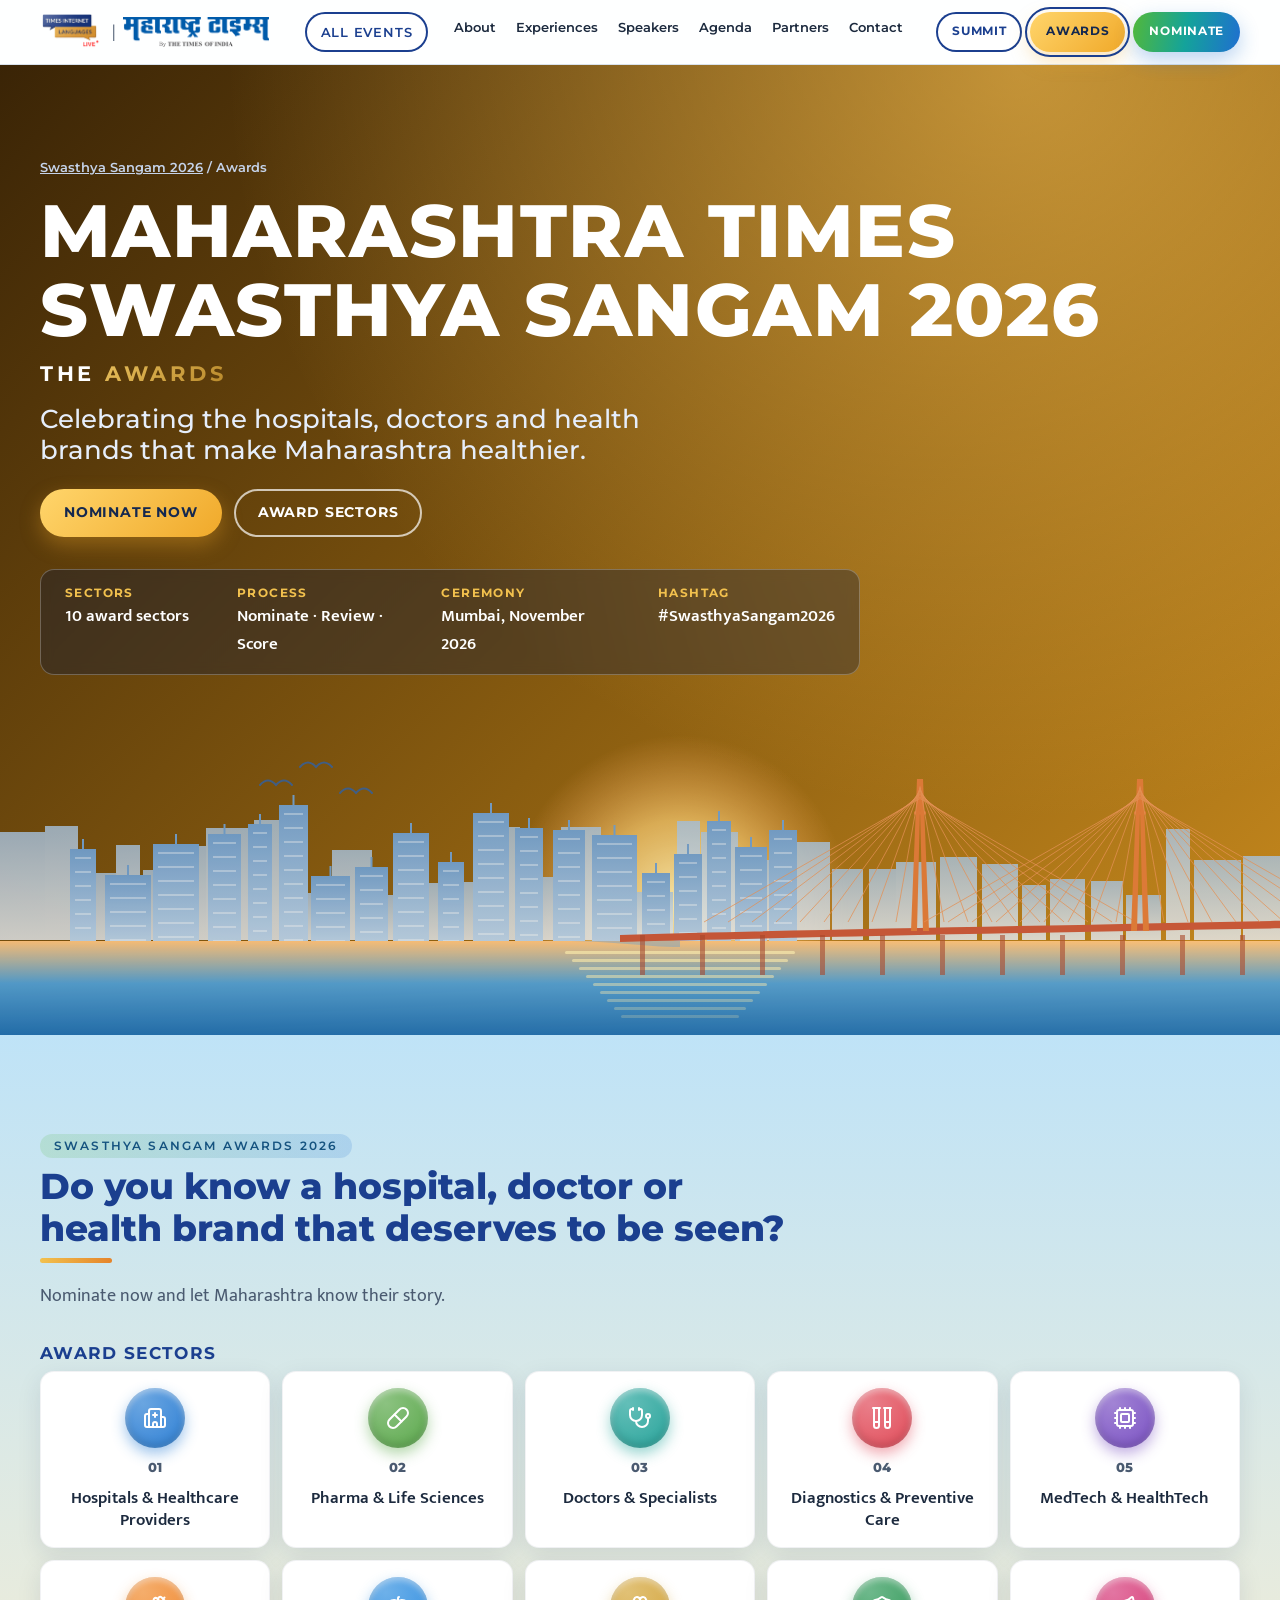
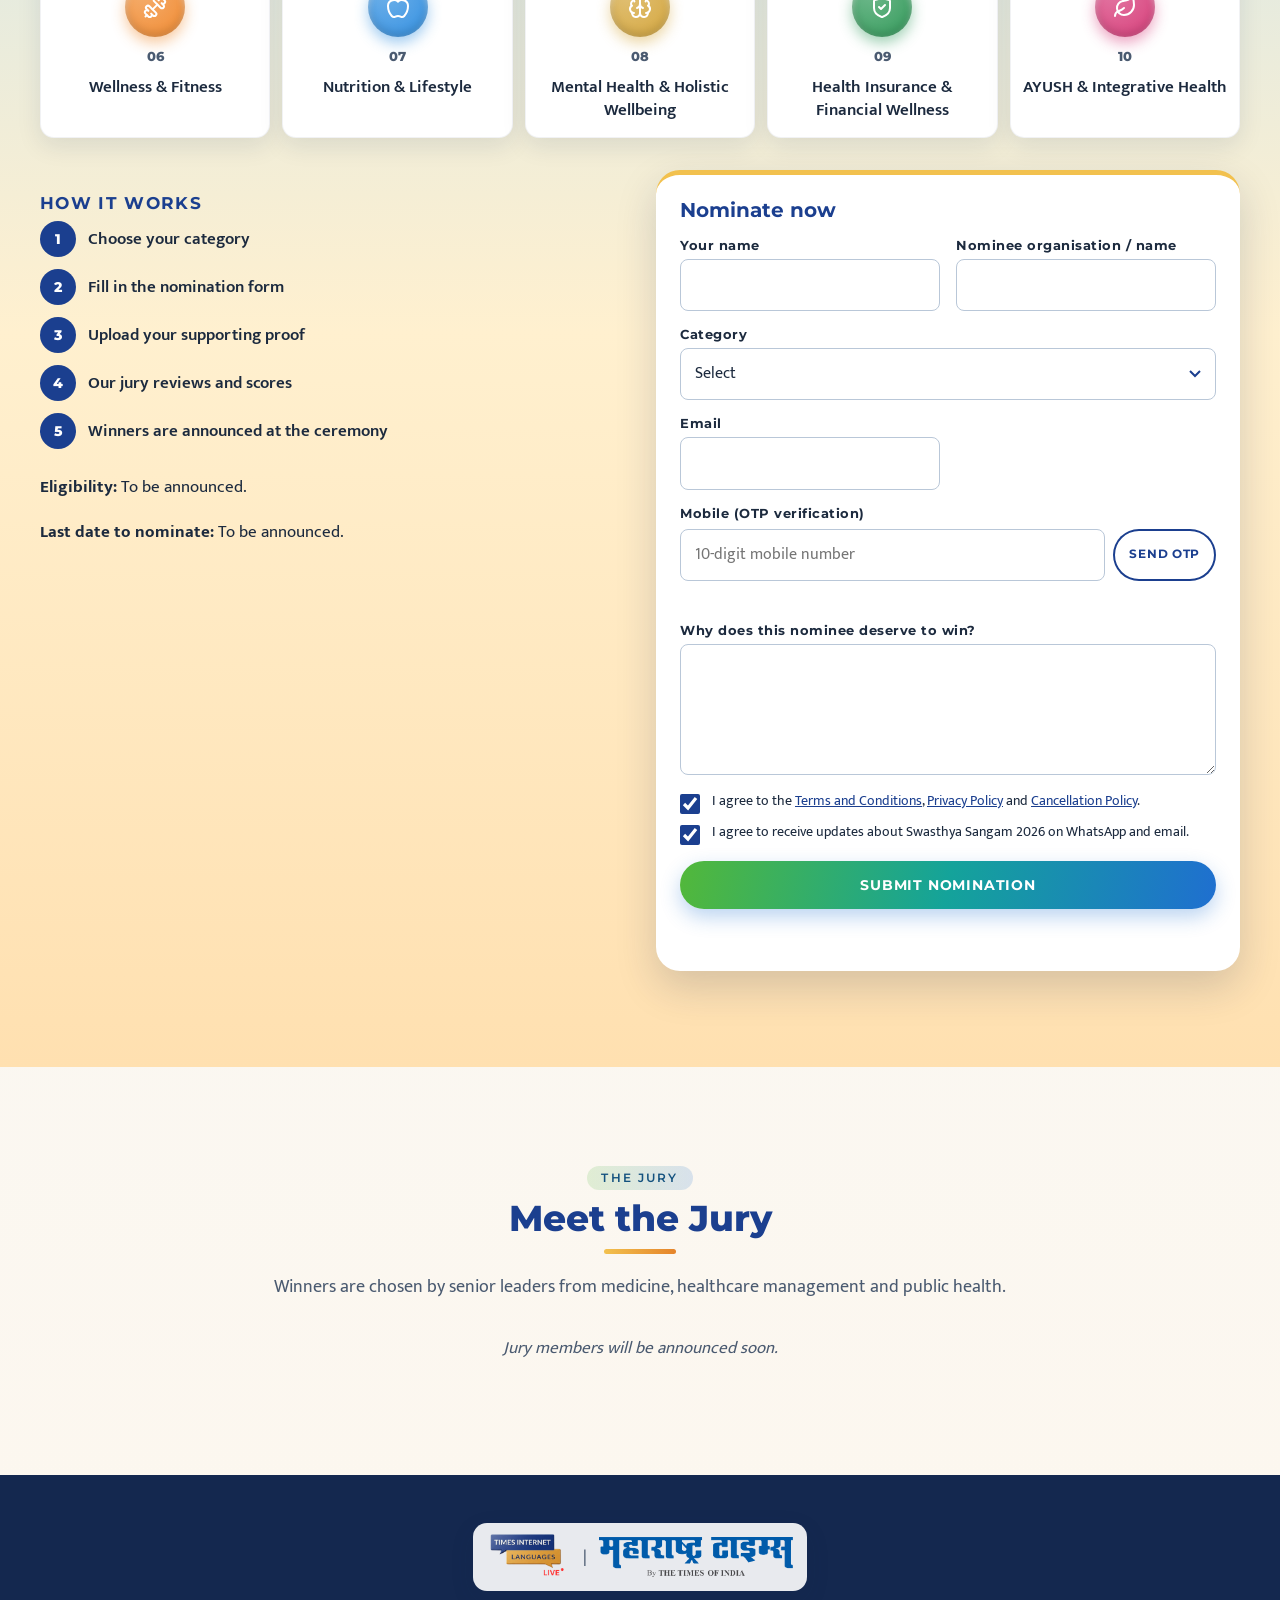
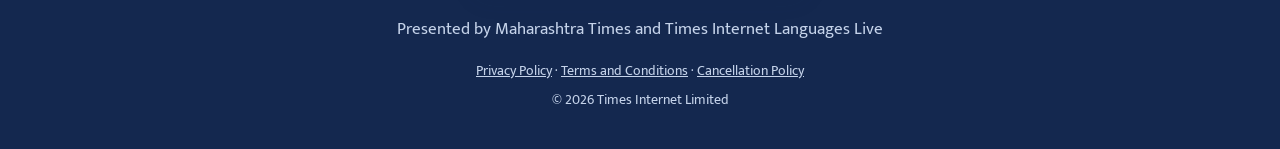
==== awards.html @ f993f200 "Split site into Home, Summit and Awards pages with illustrated heroes - Add summit.html and awards.h" ====
<!doctype html>
<html lang="en-IN">
<head>
  <meta charset="utf-8">
  <meta name="viewport" content="width=device-width, initial-scale=1, viewport-fit=cover">
  <title>Awards &amp; Nominations | Swasthya Sangam 2026, Maharashtra Times</title>
  <meta name="description" content="Nominate a hospital, doctor or health brand for the Maharashtra Times Swasthya Sangam Awards 2026. See award sectors, how nominations work and meet the jury.">
  <meta name="robots" content="index, follow, max-image-preview:large, max-snippet:-1">
  <meta name="theme-color" content="#1b3f8f">
  <link rel="canonical" href="https://singhavi279.github.io/mh-health/awards">
  <meta property="og:type" content="website">
  <meta property="og:locale" content="en_IN">
  <meta property="og:site_name" content="Maharashtra Times Swasthya Sangam 2026">
  <meta property="og:title" content="Awards &amp; Nominations | Swasthya Sangam 2026">
  <meta property="og:url" content="https://singhavi279.github.io/mh-health/awards">
  <meta property="og:image" content="https://singhavi279.github.io/mh-health/assets/img/poster.png">
  <meta name="twitter:card" content="summary_large_image">
  <link rel="icon" href="assets/img/favicon.svg" type="image/svg+xml">
  <link rel="preconnect" href="https://fonts.googleapis.com">
  <link rel="preconnect" href="https://fonts.gstatic.com" crossorigin>
  <link rel="stylesheet" href="https://fonts.googleapis.com/css2?family=Montserrat:wght@400;500;600;700;800&family=Mukta:wght@400;500;600;700&display=swap">
  <link rel="stylesheet" href="css/styles.css">
</head>
<body data-form-endpoint="" data-otp-send-endpoint="" data-otp-verify-endpoint="">

<a class="skip" href="#main">Skip to content</a>

<header class="topbar">
<div class="container topbar-in">
<a class="brand" href="index.html" aria-label="Maharashtra Times Swasthya Sangam 2026 home">
<img src="assets/img/langlive.png" alt="Times Internet Languages Live" width="517" height="323"/>
<span class="brand-sep" aria-hidden="true">|</span>
<img src="assets/img/maharashtra-times.png" alt="Maharashtra Times" width="597" height="123"/>
</a>

<nav class="nav-desktop" aria-label="Primary">
<a class="btn btn-ghost btn-sm nav-all" href="https://timeslanguages.in/" target="_blank" rel="noopener">All Events</a>
<a href="index.html#about">About</a>
<a href="index.html#experiences">Experiences</a>
<a href="summit.html#speakers">Speakers</a>
<a href="summit.html#agenda">Agenda</a>
<a href="index.html#partner">Partners</a>
<a href="index.html#contact">Contact</a>
</nav>
<div class="topbar-cta">
<a class="btn btn-ghost btn-sm hide-sm" href="summit.html">Summit</a>
<a class="btn btn-gold btn-sm" href="awards.html" aria-current="page">Awards</a>
<a class="btn btn-primary btn-sm hide-sm" href="#nominate">Nominate</a>
</div>
<details class="menu">
<summary aria-label="Open menu">
<span></span>
<span></span>
<span></span>
</summary>

<nav aria-label="Mobile">
<a href="https://timeslanguages.in/" target="_blank" rel="noopener">All Events</a>
<a href="summit.html">Summit</a>
<a href="awards.html" aria-current="page">Awards</a>
<a href="index.html#about">About</a>
<a href="index.html#experiences">Experiences</a>
<a href="summit.html#speakers">Speakers</a>
<a href="summit.html#agenda">Agenda</a>
<a href="index.html#partner">Partners</a>
<a href="index.html#contact">Contact</a>
<a class="btn btn-primary" href="#nominate">Nominate</a>
</nav>
</details>
</div>
</header>

<main id="main">

<section class="page-hero hero-awards" aria-labelledby="page-title">
<div class="container page-hero-in">
<p class="crumbs"><a href="index.html">Swasthya Sangam 2026</a> <span aria-hidden="true">/</span> Awards</p>
<p class="eyebrow">Maharashtra Times Swasthya Sangam 2026</p>
<h1 id="page-title">The <span class="gradient-text">Awards</span></h1>
<p class="page-tagline">Celebrating the hospitals, doctors and health brands that make Maharashtra healthier.</p>
<div class="hero-cta">
<a class="btn btn-gold" href="#nominate">Nominate Now</a>
<a class="btn btn-ghost-light" href="#sectors">Award Sectors</a>
</div>
<dl class="hero-facts" aria-label="Awards at a glance">
<div><dt>Sectors</dt><dd>10 award sectors</dd></div>
<div><dt>Process</dt><dd>Nominate · Review · Score</dd></div>
<div><dt>Ceremony</dt><dd>Mumbai, November 2026</dd></div>
<div><dt>Hashtag</dt><dd>#SwasthyaSangam2026</dd></div>
</dl>
</div>
</section>

<section class="section awards" id="awards" aria-labelledby="awards-h">
<div class="container">

<header class="sec-head">
<p class="eyebrow">Swasthya Sangam Awards 2026</p>
<h2 id="awards-h">Do you know a hospital, doctor or health brand that deserves to be seen?</h2>
<p class="lead">Nominate now and let Maharashtra know their story.</p>
</header>
<h3 class="sub" id="sectors">Award sectors</h3>
<ol class="sectors">
<li style="--c:var(--sector-hospitals)">
<span class="dot">
<svg xmlns="http://www.w3.org/2000/svg" width="24" height="24" viewBox="0 0 24 24" fill="none" stroke="currentColor" stroke-width="2" stroke-linecap="round" stroke-linejoin="round" class="lucide lucide-hospital" aria-hidden="true">
<path d="M12 7v4">
</path>
<path d="M14 21v-3a2 2 0 0 0-4 0v3">
</path>
<path d="M14 9h-4">
</path>
<path d="M18 11h2a2 2 0 0 1 2 2v6a2 2 0 0 1-2 2H4a2 2 0 0 1-2-2v-9a2 2 0 0 1 2-2h2">
</path>
<path d="M18 21V5a2 2 0 0 0-2-2H8a2 2 0 0 0-2 2v16">
</path>
</svg>
</span>
<span class="s-no">01</span>
<span class="s-name">Hospitals &amp; Healthcare Providers</span>
</li>
<li style="--c:var(--sector-pharma)">
<span class="dot">
<svg xmlns="http://www.w3.org/2000/svg" width="24" height="24" viewBox="0 0 24 24" fill="none" stroke="currentColor" stroke-width="2" stroke-linecap="round" stroke-linejoin="round" class="lucide lucide-pill" aria-hidden="true">
<path d="m10.5 20.5 10-10a4.95 4.95 0 1 0-7-7l-10 10a4.95 4.95 0 1 0 7 7Z">
</path>
<path d="m8.5 8.5 7 7">
</path>
</svg>
</span>
<span class="s-no">02</span>
<span class="s-name">Pharma &amp; Life Sciences</span>
</li>
<li style="--c:var(--sector-doctors)">
<span class="dot">
<svg xmlns="http://www.w3.org/2000/svg" width="24" height="24" viewBox="0 0 24 24" fill="none" stroke="currentColor" stroke-width="2" stroke-linecap="round" stroke-linejoin="round" class="lucide lucide-stethoscope" aria-hidden="true">
<path d="M11 2v2">
</path>
<path d="M5 2v2">
</path>
<path d="M5 3H4a2 2 0 0 0-2 2v4a6 6 0 0 0 12 0V5a2 2 0 0 0-2-2h-1">
</path>
<path d="M8 15a6 6 0 0 0 12 0v-3">
</path>
<circle cx="20" cy="10" r="2">
</circle>
</svg>
</span>
<span class="s-no">03</span>
<span class="s-name">Doctors &amp; Specialists</span>
</li>
<li style="--c:var(--sector-diagnostics)">
<span class="dot">
<svg xmlns="http://www.w3.org/2000/svg" width="24" height="24" viewBox="0 0 24 24" fill="none" stroke="currentColor" stroke-width="2" stroke-linecap="round" stroke-linejoin="round" class="lucide lucide-test-tubes" aria-hidden="true">
<path d="M9 2v17.5A2.5 2.5 0 0 1 6.5 22A2.5 2.5 0 0 1 4 19.5V2">
</path>
<path d="M20 2v17.5a2.5 2.5 0 0 1-2.5 2.5a2.5 2.5 0 0 1-2.5-2.5V2">
</path>
<path d="M3 2h7">
</path>
<path d="M14 2h7">
</path>
<path d="M9 16H4">
</path>
<path d="M20 16h-5">
</path>
</svg>
</span>
<span class="s-no">04</span>
<span class="s-name">Diagnostics &amp; Preventive Care</span>
</li>
<li style="--c:var(--sector-medtech)">
<span class="dot">
<svg xmlns="http://www.w3.org/2000/svg" width="24" height="24" viewBox="0 0 24 24" fill="none" stroke="currentColor" stroke-width="2" stroke-linecap="round" stroke-linejoin="round" class="lucide lucide-cpu" aria-hidden="true">
<path d="M12 20v2">
</path>
<path d="M12 2v2">
</path>
<path d="M17 20v2">
</path>
<path d="M17 2v2">
</path>
<path d="M2 12h2">
</path>
<path d="M2 17h2">
</path>
<path d="M2 7h2">
</path>
<path d="M20 12h2">
</path>
<path d="M20 17h2">
</path>
<path d="M20 7h2">
</path>
<path d="M7 20v2">
</path>
<path d="M7 2v2">
</path>
<rect x="4" y="4" width="16" height="16" rx="2">
</rect>
<rect x="8" y="8" width="8" height="8" rx="1">
</rect>
</svg>
</span>
<span class="s-no">05</span>
<span class="s-name">MedTech &amp; HealthTech</span>
</li>
<li style="--c:var(--sector-wellness)">
<span class="dot">
<svg xmlns="http://www.w3.org/2000/svg" width="24" height="24" viewBox="0 0 24 24" fill="none" stroke="currentColor" stroke-width="2" stroke-linecap="round" stroke-linejoin="round" class="lucide lucide-dumbbell" aria-hidden="true">
<path d="M17.596 12.768a2 2 0 1 0 2.829-2.829l-1.768-1.767a2 2 0 0 0 2.828-2.829l-2.828-2.828a2 2 0 0 0-2.829 2.828l-1.767-1.768a2 2 0 1 0-2.829 2.829z">
</path>
<path d="m2.5 21.5 1.4-1.4">
</path>
<path d="m20.1 3.9 1.4-1.4">
</path>
<path d="M5.343 21.485a2 2 0 1 0 2.829-2.828l1.767 1.768a2 2 0 1 0 2.829-2.829l-6.364-6.364a2 2 0 1 0-2.829 2.829l1.768 1.767a2 2 0 0 0-2.828 2.829z">
</path>
<path d="m9.6 14.4 4.8-4.8">
</path>
</svg>
</span>
<span class="s-no">06</span>
<span class="s-name">Wellness &amp; Fitness</span>
</li>
<li style="--c:var(--sector-nutrition)">
<span class="dot">
<svg xmlns="http://www.w3.org/2000/svg" width="24" height="24" viewBox="0 0 24 24" fill="none" stroke="currentColor" stroke-width="2" stroke-linecap="round" stroke-linejoin="round" class="lucide lucide-apple" aria-hidden="true">
<path d="M12 6.528V3a1 1 0 0 1 1-1h0">
</path>
<path d="M18.237 21A15 15 0 0 0 22 11a6 6 0 0 0-10-4.472A6 6 0 0 0 2 11a15.1 15.1 0 0 0 3.763 10 3 3 0 0 0 3.648.648 5.5 5.5 0 0 1 5.178 0A3 3 0 0 0 18.237 21">
</path>
</svg>
</span>
<span class="s-no">07</span>
<span class="s-name">Nutrition &amp; Lifestyle</span>
</li>
<li style="--c:var(--sector-mental)">
<span class="dot">
<svg xmlns="http://www.w3.org/2000/svg" width="24" height="24" viewBox="0 0 24 24" fill="none" stroke="currentColor" stroke-width="2" stroke-linecap="round" stroke-linejoin="round" class="lucide lucide-brain" aria-hidden="true">
<path d="M12 18V5">
</path>
<path d="M15 13a4.17 4.17 0 0 1-3-4 4.17 4.17 0 0 1-3 4">
</path>
<path d="M17.598 6.5A3 3 0 1 0 12 5a3 3 0 1 0-5.598 1.5">
</path>
<path d="M17.997 5.125a4 4 0 0 1 2.526 5.77">
</path>
<path d="M18 18a4 4 0 0 0 2-7.464">
</path>
<path d="M19.967 17.483A4 4 0 1 1 12 18a4 4 0 1 1-7.967-.517">
</path>
<path d="M6 18a4 4 0 0 1-2-7.464">
</path>
<path d="M6.003 5.125a4 4 0 0 0-2.526 5.77">
</path>
</svg>
</span>
<span class="s-no">08</span>
<span class="s-name">Mental Health &amp; Holistic Wellbeing</span>
</li>
<li style="--c:var(--sector-insurance)">
<span class="dot">
<svg xmlns="http://www.w3.org/2000/svg" width="24" height="24" viewBox="0 0 24 24" fill="none" stroke="currentColor" stroke-width="2" stroke-linecap="round" stroke-linejoin="round" class="lucide lucide-shield-check" aria-hidden="true">
<path d="M20 13c0 5-3.5 7.5-7.66 8.95a1 1 0 0 1-.67-.01C7.5 20.5 4 18 4 13V6a1 1 0 0 1 1-1c2 0 4.5-1.2 6.24-2.72a1.17 1.17 0 0 1 1.52 0C14.51 3.81 17 5 19 5a1 1 0 0 1 1 1z">
</path>
<path d="m9 12 2 2 4-4">
</path>
</svg>
</span>
<span class="s-no">09</span>
<span class="s-name">Health Insurance &amp; Financial Wellness</span>
</li>
<li style="--c:var(--sector-ayush)">
<span class="dot">
<svg xmlns="http://www.w3.org/2000/svg" width="24" height="24" viewBox="0 0 24 24" fill="none" stroke="currentColor" stroke-width="2" stroke-linecap="round" stroke-linejoin="round" class="lucide lucide-leaf" aria-hidden="true">
<path d="M11 20a10 10 0 0010-10 25.9 25.9 0 00-1.04-7.281 1 1 0 00-1.755-.325C15.833 5.5 13 5.5 9.8 6.1A7 7 0 0011 20">
</path>
<path d="M2 21a5 5 0 012.911-4.544C7.613 15.212 8.351 15.24 11 13">
</path>
</svg>
</span>
<span class="s-no">10</span>
<span class="s-name">AYUSH &amp; Integrative Health</span>
</li>
</ol>
<div class="two">
<div>
<h3 class="sub">How it works</h3>
<ol class="steps">
<li>Choose your category</li>
<li>Fill in the nomination form</li>
<li>Upload your supporting proof</li>
<li>Our jury reviews and scores</li>
<li>Winners are announced at the ceremony</li>
</ol>
<p>
<strong>Eligibility:</strong> To be announced.</p>
<p>
<strong>Last date to nominate:</strong> To be announced.</p>
</div>
<div id="nominate" class="card">
<h3>Nominate now</h3>
<form class="form" aria-label="Submit nomination">
<div class="field">
<label for="nomination-name">Your name</label>
<input id="nomination-name" type="text" required="" autocomplete="name" name="name"/>
</div>
<div class="field">
<label for="nomination-organisation">Nominee organisation / name</label>
<input id="nomination-organisation" type="text" required="" name="organisation"/>
</div>
<div class="field wide">
<label for="nomination-category">Category</label>
<select id="nomination-category" name="category" required="">
<option value="" disabled="" selected="">Select</option>
<option>Hospitals &amp; Healthcare Providers</option>
<option>Pharma &amp; Life Sciences</option>
<option>Doctors &amp; Specialists</option>
<option>Diagnostics &amp; Preventive Care</option>
<option>MedTech &amp; HealthTech</option>
<option>Wellness &amp; Fitness</option>
<option>Nutrition &amp; Lifestyle</option>
<option>Mental Health &amp; Holistic Wellbeing</option>
<option>Health Insurance &amp; Financial Wellness</option>
<option>AYUSH &amp; Integrative Health</option>
</select>
</div>
<div class="field">
<label for="nomination-email">Email</label>
<input id="nomination-email" type="email" required="" autocomplete="email" name="email"/>
</div>
<div class="field wide otp-field" data-otp>
<label for="nomination-mobile">Mobile (OTP verification)</label>
<div class="otp-row">
<input id="nomination-mobile" type="tel" inputmode="numeric" required="" autocomplete="tel-national" name="mobile" maxlength="10" pattern="[6-9][0-9]{9}" placeholder="10-digit mobile number"/>
<button class="btn btn-ghost btn-sm otp-send" type="button">Send OTP</button>
</div>
<div class="otp-row otp-verify" hidden="">
<input id="nomination-otp" type="text" inputmode="numeric" autocomplete="one-time-code" maxlength="6" pattern="[0-9]{6}" placeholder="Enter 6-digit OTP" aria-label="OTP"/>
<button class="btn btn-primary btn-sm otp-confirm" type="button">Verify</button>
</div>
<input type="hidden" name="mobile_verified" value="no"/>
<p class="otp-note" role="status" aria-live="polite"></p>
</div>
<div class="field wide">
<label for="nomination-summary">Why does this nominee deserve to win?</label>
<textarea id="nomination-summary" name="summary" rows="4" required="">
</textarea>
</div>
<div class="field wide consent">
<label class="check" for="nomination-terms">
<input id="nomination-terms" type="checkbox" name="terms" value="yes" required="" checked=""/>
<span>I agree to the <a href="https://timeslanguages.in/termsandconditions" target="_blank" rel="noopener">Terms and Conditions</a>, <a href="https://timeslanguages.in/privacypolicy" target="_blank" rel="noopener">Privacy Policy</a> and <a href="https://timeslanguages.in/cancellationpolicy" target="_blank" rel="noopener">Cancellation Policy</a>.</span>
</label>
<label class="check" for="nomination-updates">
<input id="nomination-updates" type="checkbox" name="optin_updates" value="yes" required="" checked=""/>
<span>I agree to receive updates about Swasthya Sangam 2026 on WhatsApp and email.</span>
</label>
</div>
<button class="btn btn-primary" type="submit">Submit nomination</button>
<p class="form-note" role="status" aria-live="polite">
</p>
</form>
</div>
</div>
</div>
</section>

<section class="section" id="jury" aria-labelledby="jury-h">
<div class="container narrow center">

<header class="sec-head">
<p class="eyebrow">The jury</p>
<h2 id="jury-h">Meet the Jury</h2>
<p class="lead">Winners are chosen by senior leaders from medicine, healthcare management and public health.</p>
</header>
<p class="tba">Jury members will be announced soon.</p>
</div>
</section>

</main>

<footer class="footer">
<div class="container">
<div class="logos logos-light">
<img src="assets/img/langlive.png" alt="Times Internet Languages Live" width="517" height="323"/>
<span class="logos-x" aria-hidden="true">|</span>
<img src="assets/img/maharashtra-times.png" alt="Maharashtra Times" width="597" height="123"/>
</div>
<p>Presented by Maharashtra Times and Times Internet Languages Live</p>
<p class="legal">
<a href="https://timeslanguages.in/privacypolicy" target="_blank" rel="noopener">Privacy Policy</a> · <a href="https://timeslanguages.in/termsandconditions" target="_blank" rel="noopener">Terms and Conditions</a> · <a href="https://timeslanguages.in/cancellationpolicy" target="_blank" rel="noopener">Cancellation Policy</a>
</p>
<p class="legal">© 2026 Times Internet Limited</p>
</div>
</footer>
  <script src="js/main.js" defer>
</script>
</body>
</html>
---- css/styles.css ----
/* Maharashtra Times Swasthya Sangam 2026 — styles. Tokens first, then base, components, breakpoints. */


:root {
  /* ── Brand ─────────────────────────────── */
  --c-navy-900: #14284f;      /* Times Internet badge, deepest text */
  --c-navy-700: #1b3f8f;      /* headline "FOR A BRIGHTER TOMORROW", links */
  --c-blue-600: #1f5fa8;      /* logo blue, cross icon */
  --c-teal-500: #1a8a8a;      /* logo gradient midpoint */
  --c-green-500: #4f9a2e;     /* leaf green, logo gradient start */
  --c-gold-500: #c99a2e;      /* "2026", ring accent */
  --c-gold-300: #f2c14e;      /* date ribbon */
  --c-amber-400: #f6b21b;     /* "LANGUAGES" badge */
  --c-red-600: #d32f2f;       /* "LIVE" */

  /* Logo gradient (green → teal → blue) */
  --grad-brand: linear-gradient(100deg, var(--c-green-500) 0%, var(--c-teal-500) 45%, var(--c-blue-600) 100%);
  /* Hero sky: cool top → warm sunset horizon */
  --grad-sky: linear-gradient(180deg, #cfe6f6 0%, #e9f2f8 38%, #fbeacf 70%, #f7d9b0 100%);
  --grad-gold: linear-gradient(135deg, #e6bd5a, #b8892b);

  /* ── Pillar colours (one per programme track) ── */
  --pillar-summit: #0f4c9a;
  --pillar-expo: #1e7b4a;
  --pillar-masterclass: #4b2e8c;
  --pillar-awards: #8a6a1e;

  /* ── Sector colours (category icons) ── */
  --sector-hospitals: #2a7fd4;
  --sector-pharma: #5aa84a;
  --sector-doctors: #1fa39a;
  --sector-diagnostics: #e04858;
  --sector-medtech: #7a4fc2;
  --sector-wellness: #f08a2c;
  --sector-nutrition: #2f8fe0;
  --sector-mental: #d4a63a;
  --sector-insurance: #2f9a5a;
  --sector-ayush: #d63a7a;

  /* ── Neutrals ──────────────────────────── */
  --c-ink: #1c2a3e;           /* body text */
  --c-ink-soft: #4a5a70;
  --c-line: #d9e2ec;
  --c-surface: #ffffff;
  --c-surface-glass: rgba(255, 255, 255, 0.82);
  --c-bg: #f4f8fb;

  /* ── Typography ────────────────────────── */
  --font-display-hi: "Mukta", serif;          /* Devanagari masthead / hero words */
  --font-heading: "Montserrat", system-ui, -apple-system, "Segoe UI", sans-serif;       /* wide, uppercase, tracked */
  --font-body: "Mukta", system-ui, -apple-system, "Segoe UI", sans-serif;          /* Latin + Devanagari */
  --font-script: Georgia, serif;       /* italic taglines */

  --fs-hero: clamp(3rem, 8vw, 6.5rem);
  --fs-h1: clamp(2rem, 4.5vw, 3.25rem);
  --fs-h2: clamp(1.5rem, 3vw, 2.25rem);
  --fs-h3: 1.25rem;
  --fs-body: 1rem;
  --fs-small: 0.8125rem;
  --tracking-wide: 0.18em;    /* "HEALTH, WELLNESS & HEALTHCARE" */
  --tracking-tag: 0.08em;     /* pill row: PEOPLE | INNOVATION ... */

  /* ── Space / shape ─────────────────────── */
  --sp-1: 4px;  --sp-2: 8px;  --sp-3: 12px; --sp-4: 16px;
  --sp-5: 24px; --sp-6: 32px; --sp-7: 48px; --sp-8: 72px; --sp-9: 112px;
  --radius-sm: 8px;
  --radius-md: 14px;
  --radius-lg: 24px;
  --radius-pill: 999px;
  --radius-leaf: 0 60% 0 60%;  /* leaf-shaped image masks */

  --shadow-card: 0 8px 24px rgba(20, 40, 79, 0.10);
  --shadow-lift: 0 16px 40px rgba(20, 40, 79, 0.18);
  --container: 1200px;
}


/* ── Base ───────────────────────────── */
*,*::before,*::after{box-sizing:border-box}
html{-webkit-text-size-adjust:100%;text-size-adjust:100%;scroll-behavior:smooth;scroll-padding-top:76px}
body{margin:0;font:400 1.0625rem/1.65 var(--font-body);color:var(--c-ink);background:var(--c-bg);overflow-x:hidden;-webkit-font-smoothing:antialiased;padding-inline:env(safe-area-inset-left) env(safe-area-inset-right)}
img{max-width:100%;height:auto;display:block}
h1,h2,h3{font-family:var(--font-heading);color:var(--c-navy-700);line-height:1.15;margin:0 0 .5em;text-wrap:balance}
h2{font-size:var(--fs-h2);font-weight:800}
h3{font-size:var(--fs-h3);font-weight:700}
p{margin:0 0 1em}
a{color:inherit}
ul,ol{margin:0;padding:0;list-style:none}
:focus-visible{outline:3px solid var(--c-blue-600);outline-offset:3px;border-radius:4px}
.sr{position:absolute;width:1px;height:1px;overflow:hidden;clip:rect(0 0 0 0);white-space:nowrap}
.skip{position:absolute;left:-999px;top:8px;background:#fff;padding:8px 14px;z-index:100;border-radius:8px}
.skip:focus{left:8px}
.container{width:min(100% - 2*var(--sp-4),var(--container));margin-inline:auto}
.narrow{max-width:820px}
.center{text-align:center}
.section{padding-block:clamp(48px,9vw,96px)}
.section.alt{background:#fff}
.sec-head{margin-bottom:var(--sp-6)}
.center .sec-head{margin-inline:auto}
.lead{font-size:1.15rem;color:var(--c-ink-soft)}
.eyebrow{font:600 .75rem/1.2 var(--font-heading);letter-spacing:var(--tracking-wide);text-transform:uppercase;color:var(--c-ink-soft);margin:0 0 var(--sp-2)}
.gradient-text{background:var(--grad-brand);-webkit-background-clip:text;background-clip:text;color:transparent}
.sub{font-size:1.05rem;text-transform:uppercase;letter-spacing:.08em;margin-top:var(--sp-5)}
.tba{color:var(--c-ink-soft);font-style:italic}

/* ── Buttons ───────────────────────── */
.btn{display:inline-flex;align-items:center;justify-content:center;gap:var(--sp-2);min-height:48px;padding:12px 24px;border-radius:var(--radius-pill);border:0;cursor:pointer;text-decoration:none;font:700 .85rem/1 var(--font-heading);letter-spacing:.06em;text-transform:uppercase;transition:transform .15s,box-shadow .15s;text-align:center}
.btn svg{width:18px;height:18px}
.btn:hover{transform:translateY(-2px);box-shadow:var(--shadow-lift)}
.btn:disabled{opacity:.6;cursor:wait}
.btn-primary{background:var(--grad-brand);color:#fff}
.btn-gold{background:var(--c-gold-300);color:var(--c-navy-900)}
.btn-ghost{background:rgba(255,255,255,.6);color:var(--c-navy-700);box-shadow:inset 0 0 0 2px var(--c-navy-700)}
.btn-light{background:#fff;color:var(--c-navy-900)}
.btn-sm{min-height:40px;padding:9px 16px;font-size:.72rem}

/* ── Top bar ───────────────────────── */
.topbar{position:sticky;top:0;z-index:50;background:rgba(255,255,255,.92);backdrop-filter:blur(10px);-webkit-backdrop-filter:blur(10px);box-shadow:0 1px 0 var(--c-line)}
.topbar-in{display:flex;align-items:center;gap:var(--sp-3);min-height:64px}
.brand{display:flex;align-items:center;gap:var(--sp-2)}
.brand img{height:26px;width:auto}
.brand img:first-child{height:34px}
.brand-sep{color:var(--c-ink-soft);font-weight:300}
.topbar-cta{margin-left:auto;display:flex;gap:var(--sp-2)}
.nav-desktop{display:none}
.topbar-cta .btn[aria-current]{outline:2px solid var(--c-navy-700);outline-offset:3px}
.menu nav a[aria-current]{color:var(--c-navy-700)}
.exp-links{display:flex;flex-wrap:wrap;gap:var(--sp-3);justify-content:center;margin:var(--sp-6) 0 0}
.hide-sm{display:none}
.menu{position:relative}
.menu summary{list-style:none;cursor:pointer;width:44px;height:44px;display:grid;place-content:center;gap:5px;border-radius:10px}
.menu summary::-webkit-details-marker{display:none}
.menu summary span{display:block;width:22px;height:2px;background:var(--c-navy-900);border-radius:2px;transition:transform .2s,opacity .2s}
.menu[open] summary span:nth-child(1){transform:translateY(7px) rotate(45deg)}
.menu[open] summary span:nth-child(2){opacity:0}
.menu[open] summary span:nth-child(3){transform:translateY(-7px) rotate(-45deg)}
.menu nav{position:fixed;inset:64px 0 auto 0;background:#fff;display:grid;padding:var(--sp-3) var(--sp-4) var(--sp-5);box-shadow:var(--shadow-lift);max-height:calc(100dvh - 64px);overflow:auto}
.menu nav a{padding:14px 4px;border-bottom:1px solid var(--c-line);font:600 1rem var(--font-heading);text-decoration:none}
.menu nav .btn{margin-top:var(--sp-4);border:0;color:#fff}

/* ── Hero ──────────────────────────── */
.hero{background:var(--grad-sky);position:relative;overflow:hidden;padding-top:var(--sp-5)}
.hero-in{display:grid;gap:var(--sp-5);position:relative;z-index:1;padding-bottom:clamp(170px,30vw,340px)}
.logos{display:flex;align-items:center;gap:var(--sp-3);background:rgba(255,255,255,.9);width:max-content;max-width:100%;padding:8px 14px;border-radius:var(--radius-md);box-shadow:var(--shadow-card);margin-bottom:var(--sp-5)}
.logos img{height:34px;width:auto}
.logos img:first-child{height:44px}
.logos-x{color:var(--c-ink-soft)}
.hero h1{display:grid;gap:4px;margin:0 0 var(--sp-3)}
.h1-pre{font:700 clamp(1rem,3.5vw,1.5rem) var(--font-heading);letter-spacing:.14em;text-transform:uppercase;color:var(--c-navy-900)}
.h1-main{font-family:var(--font-heading);font-weight:800;font-size:clamp(2.2rem,10.5vw,5.4rem);line-height:1.08;letter-spacing:-.01em;padding-bottom:.1em}
.h1-year{font:800 clamp(1.8rem,7vw,3.2rem) var(--font-heading);letter-spacing:.1em;background:var(--grad-gold);-webkit-background-clip:text;background-clip:text;color:transparent}
.subhead{font:700 clamp(.8rem,2.8vw,1.1rem) var(--font-heading);letter-spacing:var(--tracking-wide);text-transform:uppercase;color:var(--c-navy-900)}
.tagline{font:500 clamp(1.1rem,3.5vw,1.7rem) var(--font-heading);color:var(--c-navy-700)}
.tagline span{font-weight:800;display:block}
.tag-row{display:flex;flex-wrap:wrap;gap:6px var(--sp-3);font:600 .8rem var(--font-heading);letter-spacing:var(--tracking-tag);text-transform:uppercase;margin:var(--sp-4) 0}
.tag-row li+li::before{content:"|";margin-right:var(--sp-3);color:var(--c-ink-soft);font-weight:400}
.hero-cta{display:flex;flex-wrap:wrap;gap:var(--sp-3);margin-top:var(--sp-5)}
.hero-cta .btn{flex:1 1 200px}
.hash{margin-top:var(--sp-4);font:700 .95rem var(--font-heading);color:var(--c-teal-500)}
.date-ribbon{background:var(--c-gold-300);color:var(--c-navy-900);text-align:center;font-family:var(--font-heading);padding:var(--sp-4);border-radius:var(--radius-md);display:grid;grid-template-columns:auto auto auto;align-items:center;justify-content:center;gap:var(--sp-3)}
.date-ribbon svg{width:22px;height:22px}
.date-ribbon p{margin:0}
.d-big{font-weight:800;font-size:1.1rem;line-height:1.1}
.d-city{font-weight:800;letter-spacing:.1em;text-transform:uppercase}
.d-small{grid-column:1/-1;font-size:.72rem;font-weight:600;letter-spacing:.1em;text-transform:uppercase;border-top:1px solid rgba(20,40,79,.25);padding-top:var(--sp-2)}
.skyline{position:absolute;inset:auto 0 0 0;height:clamp(150px,26vw,330px);background:url("../assets/img/ill-skyline.svg") center bottom/cover no-repeat;pointer-events:none}

/* ── About / glance / lists ─────────── */
.why{margin:var(--sp-5) 0 0;padding:var(--sp-4) var(--sp-5);border-left:4px solid var(--c-gold-500);background:#fff;border-radius:0 var(--radius-md) var(--radius-md) 0;box-shadow:var(--shadow-card)}
.glance{display:grid;border:1px solid var(--c-line);border-radius:var(--radius-md);overflow:hidden;background:#fff;margin:0}
.glance>div{display:grid;gap:2px;padding:14px var(--sp-4);border-top:1px solid var(--c-line)}
.glance>div:first-child{border-top:0}
.glance dt{font:700 .75rem var(--font-heading);letter-spacing:.1em;text-transform:uppercase;color:var(--c-ink-soft)}
.glance dd{margin:0;font-weight:500}
.checks{display:grid;gap:var(--sp-3)}
.checks li{display:flex;gap:var(--sp-3);align-items:flex-start;background:#fff;padding:12px var(--sp-4);border-radius:var(--radius-md);box-shadow:var(--shadow-card)}
.checks svg{flex:none;width:20px;height:20px;margin-top:3px;color:var(--c-green-500)}
.plain{display:grid;gap:var(--sp-2)}
.plain li{padding-left:22px;position:relative}
.plain li::before{content:"";position:absolute;left:0;top:.65em;width:8px;height:8px;border-radius:50%;background:var(--c-gold-300)}
.plain.inline{display:flex;flex-wrap:wrap;gap:var(--sp-3)}
.plain.inline li{background:#fff;border:1px solid var(--c-line);border-radius:var(--radius-pill);padding:8px 18px}
.plain.inline li::before{display:none}

/* ── Experiences ───────────────────── */
.grid-4{display:grid;gap:var(--sp-4);grid-template-columns:1fr}
.pillar{--c:var(--pillar-summit);background:var(--c);color:#fff;border-radius:var(--radius-md);padding:var(--sp-5);box-shadow:var(--shadow-card)}
.pillar-summit{--c:var(--pillar-summit)}.pillar-expo{--c:var(--pillar-expo)}.pillar-masterclass{--c:var(--pillar-masterclass)}.pillar-awards{--c:var(--pillar-awards)}
.pillar h3{color:#fff;text-transform:uppercase;letter-spacing:.08em}
.pillar-icon{width:56px;height:56px;border-radius:50%;background:rgba(255,255,255,.18);display:grid;place-items:center;margin-bottom:var(--sp-4)}
.pillar-icon svg{width:28px;height:28px}
.pillar-line{font-weight:700}
.pillar p:last-child{margin:0;opacity:.95}

.themes{display:grid;gap:var(--sp-4);grid-template-columns:1fr}
.themes li{background:var(--c-bg);border-radius:var(--radius-md);padding:var(--sp-5);position:relative}
.themes .num{font:800 2rem var(--font-heading);background:var(--grad-brand);-webkit-background-clip:text;background-clip:text;color:transparent}
.themes p{margin:0;color:var(--c-ink-soft)}

/* ── Awards ────────────────────────── */
.awards{background:var(--grad-sky)}
.sectors{display:grid;gap:var(--sp-3);grid-template-columns:1fr}
.sectors li{display:flex;align-items:center;gap:var(--sp-3);background:var(--c-surface-glass);padding:12px var(--sp-4);border-radius:var(--radius-md);box-shadow:var(--shadow-card)}
.sectors .dot{--c:#2a7fd4;flex:none;width:48px;height:48px;border-radius:50%;display:grid;place-items:center;color:#fff;background:radial-gradient(circle at 30% 25%,color-mix(in srgb,var(--c) 70%,#fff),var(--c))}
.sectors li{--c:#2a7fd4}
.sectors .dot{background:radial-gradient(circle at 30% 25%,color-mix(in srgb,var(--c) 70%,#fff),var(--c))}
.sectors svg{width:24px;height:24px}
.s-no{font:800 .8rem var(--font-heading);color:var(--c-ink-soft)}
.s-name{font-weight:600;line-height:1.3}
.two{display:grid;gap:var(--sp-6);grid-template-columns:1fr;margin-top:var(--sp-6)}
.steps{counter-reset:s;display:grid;gap:var(--sp-3);margin-bottom:var(--sp-5)}
.steps li{counter-increment:s;display:flex;gap:var(--sp-3);align-items:center;font-weight:600}
.steps li::before{content:counter(s);flex:none;width:36px;height:36px;border-radius:50%;background:var(--c-navy-700);color:#fff;display:grid;place-items:center;font:800 .9rem var(--font-heading)}
.card{background:#fff;border-radius:var(--radius-lg);padding:var(--sp-5);box-shadow:var(--shadow-card)}
.card>h3{margin-bottom:var(--sp-4)}

/* ── Speakers / partners ───────────── */
.speakers{display:grid;gap:var(--sp-4);grid-template-columns:repeat(2,1fr)}
.speakers li,.slot{background:var(--c-bg);border-radius:var(--radius-md);padding:var(--sp-5);text-align:center}
.speakers h3{font-size:1rem;margin:var(--sp-3) 0 4px}
.speakers p,.slot p{margin:0;color:var(--c-ink-soft);font-size:.9rem}
.avatar{display:block;width:84px;aspect-ratio:1;border-radius:50%;margin-inline:auto;background:var(--grad-brand);opacity:.25}
.slot h3{font-size:.95rem}
.dark{background:var(--c-navy-900);color:#fff}
.dark h2,.dark h3{color:#fff}
.dark .eyebrow,.dark .lead{color:#c5d3ea}

/* ── Table ─────────────────────────── */
.table-wrap{overflow-x:auto;border:1px solid var(--c-line);border-radius:var(--radius-md);background:#fff;-webkit-overflow-scrolling:touch}
table{width:100%;border-collapse:collapse;min-width:520px}
th,td{text-align:left;padding:12px var(--sp-4);border-bottom:1px solid var(--c-line)}
th{font:700 .75rem var(--font-heading);letter-spacing:.1em;text-transform:uppercase;background:var(--c-bg)}
tr:last-child td{border-bottom:0}

/* ── Forms ─────────────────────────── */
.form{display:grid;gap:var(--sp-4);grid-template-columns:1fr}
.field{display:grid;gap:6px}
.field label{font:700 .8rem var(--font-heading);letter-spacing:.04em}
input,select,textarea{width:100%;min-height:48px;padding:12px 14px;font:inherit;font-size:16px;color:var(--c-ink);background:#fff;border:1.5px solid #b9c7d8;border-radius:var(--radius-sm);appearance:none;-webkit-appearance:none}
select{background:#fff url("data:image/svg+xml,%3Csvg xmlns='http://www.w3.org/2000/svg' width='12' height='8'%3E%3Cpath d='M1 1l5 5 5-5' fill='none' stroke='%231b3f8f' stroke-width='2'/%3E%3C/svg%3E") right 14px center no-repeat;padding-right:38px}
input:focus,select:focus,textarea:focus{border-color:var(--c-blue-600);outline:3px solid rgba(31,95,168,.25);outline-offset:0}
.consent{gap:var(--sp-2)}
.check{display:flex;gap:var(--sp-3);align-items:flex-start;font:400 .9rem/1.45 var(--font-body,inherit);letter-spacing:0;cursor:pointer}
.check input{flex:none;width:18px;height:18px;margin-top:2px;accent-color:var(--c-navy-700)}
.check a{text-decoration:underline;color:var(--c-navy-700)}
.form-note{margin:0;min-height:1.5em;font-size:.9rem;color:var(--c-ink-soft)}

/* ── FAQ ───────────────────────────── */
.faq{display:grid;gap:var(--sp-3)}
.faq details{background:#fff;border:1px solid var(--c-line);border-radius:var(--radius-md);padding:0 var(--sp-4)}
.faq summary{cursor:pointer;list-style:none;display:flex;justify-content:space-between;gap:var(--sp-3);align-items:center;min-height:56px}
.faq summary::-webkit-details-marker{display:none}
.faq summary h3{margin:0;font-size:1rem;font-weight:700}
.faq summary::after{content:"+";font:700 1.4rem var(--font-heading);color:var(--c-blue-600);flex:none}
.faq details[open] summary::after{content:"–"}
.faq details p{margin:0 0 var(--sp-4);color:var(--c-ink-soft)}

/* ── Footer ────────────────────────── */
.footer{background:var(--c-navy-900);color:#c5d3ea;text-align:center;padding:var(--sp-7) 0 calc(var(--sp-6) + env(safe-area-inset-bottom))}
.footer .logos{margin-inline:auto}
.legal{font-size:.85rem;margin:0 0 6px}
.legal a{text-decoration:underline}

/* ── Inner-page hero (Summit, Awards) ── */
.page-hero{position:relative;overflow:hidden;color:#fff;padding:clamp(48px,9vw,96px) 0 clamp(40px,7vw,72px);background:radial-gradient(ellipse at 85% 10%,rgba(242,193,78,.28),transparent 55%),radial-gradient(ellipse at 10% 100%,rgba(26,138,138,.35),transparent 55%),linear-gradient(135deg,var(--c-navy-900),var(--c-navy-700))}
.hero-awards{background:radial-gradient(ellipse at 80% 0%,rgba(242,193,78,.4),transparent 55%),radial-gradient(ellipse at 0% 100%,rgba(138,106,30,.35),transparent 55%),linear-gradient(135deg,#0f1f40,var(--c-navy-900))}
.page-hero-in{position:relative;z-index:1}
.page-hero .eyebrow,.crumbs{color:#c5d3ea}
.crumbs{font:600 .8rem var(--font-heading);margin:0 0 var(--sp-4)}
.crumbs a{text-decoration:underline}
.page-hero .eyebrow{color:#fff;font:800 clamp(2.2rem,8vw,4.6rem)/1.08 var(--font-heading);letter-spacing:.02em;margin:0 0 var(--sp-3)}
.page-hero h1{color:#fff;font:700 clamp(.95rem,2.8vw,1.3rem)/1.2 var(--font-heading);letter-spacing:var(--tracking-wide);text-transform:uppercase;margin:0 0 var(--sp-4)}
.page-hero .gradient-text{background:var(--grad-gold);-webkit-background-clip:text;background-clip:text;color:transparent}
.page-tagline{font:500 clamp(1.1rem,3.2vw,1.6rem) var(--font-heading);max-width:36ch;color:#e6eefb;margin:0}
.btn-ghost-light{background:transparent;color:#fff;box-shadow:inset 0 0 0 2px rgba(255,255,255,.7)}
.hero-facts{display:grid;gap:var(--sp-3);grid-template-columns:1fr 1fr;margin:var(--sp-6) 0 0;padding-top:var(--sp-5);border-top:1px solid rgba(255,255,255,.25)}
.hero-facts dt{font:700 .72rem var(--font-heading);letter-spacing:.12em;text-transform:uppercase;color:var(--c-gold-300)}
.hero-facts dd{margin:2px 0 0;font-weight:600}

/* ── Breakpoints (mobile-first) ────── */
@media (min-width:520px){
  .glance>div{grid-template-columns:200px 1fr;gap:var(--sp-4)}
  .form{grid-template-columns:1fr 1fr}.form .wide,.form .btn,.form .form-note{grid-column:1/-1}
  .hide-sm{display:inline-flex}
  .logos img{height:40px}.logos img:first-child{height:52px}
}
@media (min-width:700px){
  .grid-4,.themes{grid-template-columns:repeat(2,1fr)}
  .sectors{grid-template-columns:repeat(2,1fr)}
  .checks{grid-template-columns:repeat(2,1fr)}
  .speakers{grid-template-columns:repeat(4,1fr)}
  .two{grid-template-columns:1fr 1fr}
  .brand img{height:30px}.brand img:first-child{height:40px}
}
@media (min-width:960px){
  .hero-facts{grid-template-columns:repeat(4,auto);justify-content:start;gap:var(--sp-7)}
  .hero-in{grid-template-columns:1fr 200px;align-items:start;gap:var(--sp-7)}
  .date-ribbon{grid-template-columns:1fr;justify-items:center;padding:var(--sp-6) var(--sp-4) var(--sp-7);clip-path:polygon(0 0,100% 0,100% 100%,50% 94%,0 100%);border-radius:0;position:sticky;top:76px}
  .d-big{font-size:1.6rem}
  .d-small{grid-column:auto}
  .themes{grid-template-columns:repeat(5,1fr)}
  .grid-4{grid-template-columns:repeat(4,1fr)}
  .sectors{grid-template-columns:repeat(3,1fr)}
  .hero-cta .btn{flex:0 1 auto}
}
@media (min-width:1180px){
  .menu{display:none}
  .nav-desktop{display:flex;gap:var(--sp-4);margin-left:var(--sp-5)}
  .nav-desktop a{font:600 .8rem var(--font-heading);text-decoration:none;padding:8px 2px;border-bottom:2px solid transparent}
  .nav-desktop a:hover{border-color:var(--c-gold-500)}
  .sectors{grid-template-columns:repeat(5,1fr)}
  .sectors li{flex-direction:column;text-align:center;padding:var(--sp-4) var(--sp-3)}
  .sectors .dot{width:60px;height:60px}
}
@media (prefers-reduced-motion:reduce){*{scroll-behavior:auto!important;transition:none!important}.btn:hover{transform:none}}


/* ═══ Vibrant upgrade: richer colour + vector illustration ═══ */
:root{
  --grad-sky:linear-gradient(180deg,#7fc4ee 0%,#bfe3f7 28%,#fff0cf 62%,#ffcf94 100%);
  --mint:#e6f6ec;--peach:#fff0dc;--lilac:#efe9fb;--sky:#e3f1fb;
  --grad-vivid:linear-gradient(100deg,#52b83a,#14a39a 50%,#1f6fd0);
}
body{background:linear-gradient(180deg,#f2f8fc,#fdf7ee)}
.hero{background:var(--grad-sky)}
.hero::before{content:"";position:absolute;width:520px;height:520px;right:-120px;top:-160px;border-radius:50%;background:radial-gradient(circle,rgba(255,244,190,.95),rgba(255,210,120,.0) 70%);pointer-events:none}
.hero::after{content:"";position:absolute;left:-60px;top:120px;width:260px;height:260px;background:url("../assets/img/ill-sprig.svg") center/contain no-repeat;opacity:.55;pointer-events:none;transform:rotate(-8deg)}
.hero-art{display:none}
.h1-main{background:var(--grad-vivid);-webkit-background-clip:text;background-clip:text;color:transparent;filter:drop-shadow(0 4px 0 rgba(255,255,255,.55))}
.hero .tagline{color:#0f4c9a}
.tag-row li{background:rgba(255,255,255,.75);border-radius:var(--radius-pill);padding:6px 14px;box-shadow:var(--shadow-card)}
.tag-row li+li::before{display:none}
.tag-row{gap:8px}
.tag-row li:nth-child(1){color:#1e7b4a}.tag-row li:nth-child(2){color:#4b2e8c}.tag-row li:nth-child(3){color:#0f4c9a}.tag-row li:nth-child(4){color:#d63a7a}.tag-row li:nth-child(5){color:#8a6a1e}
.btn-primary{background:var(--grad-vivid);box-shadow:0 8px 20px rgba(31,111,208,.3)}
.btn-gold{background:linear-gradient(135deg,#ffd56b,#f0a92a);box-shadow:0 8px 20px rgba(240,169,42,.35)}
.date-ribbon{background:linear-gradient(180deg,#ffd979,#f2b035);box-shadow:var(--shadow-lift)}

/* section rhythm: tinted bands + leaf corner */
.section{position:relative;overflow:hidden}
.section.alt{background:linear-gradient(180deg,#fff,var(--sky))}
#about-s{background:linear-gradient(180deg,#fdf7ee,var(--peach))}
#experiences{background:linear-gradient(180deg,#fff 0%,var(--mint) 100%)}
#themes{background:linear-gradient(180deg,var(--lilac),#fff)}
#attend{background:linear-gradient(180deg,#fff,var(--peach))}
#faq{background:linear-gradient(180deg,#fff,var(--mint))}
.section>.container{position:relative;z-index:1}
#about-s::after,#faq::after,#attend::after{content:"";position:absolute;right:-50px;bottom:-40px;width:240px;height:240px;background:url("../assets/img/ill-sprig.svg") center/contain no-repeat;opacity:.35;transform:scaleX(-1)}
.eyebrow{display:inline-block;background:linear-gradient(90deg,rgba(82,184,58,.16),rgba(31,111,208,.16));color:#14527f;padding:5px 14px;border-radius:var(--radius-pill)}
.dark .eyebrow,.page-hero .eyebrow{background:rgba(255,255,255,.14)}
.sec-head h2{position:relative;padding-bottom:14px}
.sec-head h2::after{content:"";position:absolute;left:0;bottom:0;width:72px;height:5px;border-radius:5px;background:linear-gradient(90deg,#f2c14e,#e5842a)}
.center .sec-head h2::after{left:50%;transform:translateX(-50%)}

/* experience pillars with scene art */
.pillar{padding:0 var(--sp-5) var(--sp-5);overflow:hidden;position:relative;background:linear-gradient(160deg,color-mix(in srgb,var(--c) 85%,#fff),var(--c) 55%,color-mix(in srgb,var(--c) 70%,#000));box-shadow:var(--shadow-lift);transition:transform .25s}
.pillar:hover{transform:translateY(-6px)}
.pillar-scene{width:calc(100% + 2*var(--sp-5));margin:0 calc(-1*var(--sp-5));height:150px;object-fit:cover}
.pillar-icon{margin:-30px 0 var(--sp-3);position:relative;background:#fff;color:var(--c);box-shadow:0 6px 16px rgba(0,0,0,.25);border:4px solid color-mix(in srgb,var(--c) 40%,#fff)}
.pillar-summit{--c:#0f5cc0}.pillar-expo{--c:#12894c}.pillar-masterclass{--c:#6a3fc0}.pillar-awards{--c:#b27a14}
.exp-links .btn{min-width:220px}

/* sector chips: glossy */
.sectors li{background:#fff;border:1px solid rgba(20,40,79,.06);transition:transform .2s}
.sectors li:hover{transform:translateY(-4px)}
.sectors .dot{box-shadow:0 6px 14px color-mix(in srgb,var(--c) 45%,transparent),inset 0 -4px 8px rgba(0,0,0,.15),inset 0 3px 6px rgba(255,255,255,.5)}
.awards{background:linear-gradient(180deg,#bfe3f7,#fff0cf 55%,#ffe0b0)}

/* cards, themes, glance */
.themes li{background:#fff;box-shadow:var(--shadow-card);border-top:5px solid var(--t,#1f6fd0)}
.themes li:nth-child(1){--t:#52b83a}.themes li:nth-child(2){--t:#1f6fd0}.themes li:nth-child(3){--t:#e5842a}.themes li:nth-child(4){--t:#d63a7a}.themes li:nth-child(5){--t:#6a3fc0}
.themes .num{background:none;color:var(--t);-webkit-text-fill-color:currentColor}
.card{box-shadow:var(--shadow-lift);border-top:5px solid #f2c14e}
.checks li{border-left:4px solid #52b83a}
.checks li:nth-child(4n+2){border-color:#1f6fd0}.checks li:nth-child(4n+3){border-color:#e5842a}.checks li:nth-child(4n){border-color:#d63a7a}
.glance{box-shadow:var(--shadow-card);border:0}
.why{background:linear-gradient(135deg,#fff,#fff6e0)}
.avatar{opacity:1;background:var(--grad-vivid) center/cover;position:relative}
.speakers li:nth-child(4n+2) .avatar{background:linear-gradient(135deg,#f2c14e,#e5842a)}
.speakers li:nth-child(4n+3) .avatar{background:linear-gradient(135deg,#d63a7a,#6a3fc0)}
.speakers li:nth-child(4n) .avatar{background:linear-gradient(135deg,#1f6fd0,#14a39a)}
.avatar::after{content:"";position:absolute;inset:0;background:url("data:image/svg+xml,%3Csvg xmlns='http://www.w3.org/2000/svg' viewBox='0 0 84 84'%3E%3Ccircle cx='42' cy='32' r='13' fill='%23fff' fill-opacity='.85'/%3E%3Cpath d='M16 80c2-18 12-28 26-28s24 10 26 28z' fill='%23fff' fill-opacity='.85'/%3E%3C/svg%3E") center/cover;border-radius:50%}
.dark{background:radial-gradient(ellipse at 90% 0,rgba(242,193,78,.25),transparent 55%),linear-gradient(135deg,#0e2250,#1b3f8f)}

/* page heroes: illustrated */
.page-hero{padding-bottom:clamp(190px,30vw,360px)}
.page-hero::after{content:"";position:absolute;inset:auto 0 0 0;height:clamp(160px,26vw,320px);background:url("../assets/img/ill-skyline.svg") center bottom/cover no-repeat;opacity:.92;pointer-events:none}

.hero-awards::before{content:"";position:absolute;pointer-events:none;background:url("../assets/img/ill-bokeh.svg") center/cover no-repeat;inset:0;width:auto;right:auto;top:0;aspect-ratio:auto;opacity:1}
.hero-awards{background:radial-gradient(ellipse at 80% 0,rgba(255,200,90,.55),transparent 55%),linear-gradient(135deg,#3a2406,#8a5d10 55%,#c88a1e)}
.hero-summit{background:radial-gradient(ellipse at 85% 0,rgba(255,190,100,.5),transparent 55%),linear-gradient(135deg,#0b2f6e,#1668c8 60%,#2aa7c9)}
.hero-facts{position:relative;z-index:2}
.page-hero-in{z-index:2}
.page-hero .hero-facts{background:rgba(10,25,60,.35);backdrop-filter:blur(6px);-webkit-backdrop-filter:blur(6px);padding:var(--sp-4) var(--sp-5);border:1px solid rgba(255,255,255,.25);border-radius:var(--radius-md)}

/* footer silhouette */
.footer{position:relative}
@media (min-width:960px){
  .hero-art{display:block;position:absolute;right:10px;bottom:110px;width:min(34vw,440px);z-index:1;filter:drop-shadow(0 18px 24px rgba(20,40,79,.25))}
}


.exp-links{grid-column:1/-1;width:100%}
#experiences .exp-links{display:flex;justify-content:center}
.pillar-scene{max-width:none}
.page-hero .eyebrow{display:block;background:none;padding:0;border-radius:0}
.sectors .dot{--c:unset}
.hero-facts{max-width:820px}
@media (min-width:960px){
  
}

.nav-desktop a.nav-all{padding:9px 16px;border-bottom:0;align-self:center;margin-right:var(--sp-2)}
.field .check{font:400 .9rem/1.5 var(--font-body);letter-spacing:0;align-items:flex-start}
.check input[type=checkbox]{-webkit-appearance:checkbox;appearance:auto;flex:none;width:20px;min-width:20px;height:20px;min-height:0;padding:0;margin:3px 0 0;border:0;border-radius:0;accent-color:var(--c-navy-700)}
.check input[type=checkbox]:focus{outline:3px solid rgba(31,95,168,.35);outline-offset:2px}

/* mobile OTP */
.otp-field{gap:var(--sp-2)}
.otp-row{display:flex;gap:var(--sp-2);align-items:stretch}
.otp-row[hidden]{display:none}
.otp-row input{flex:1 1 auto;min-width:0}
.otp-row .btn{flex:none;min-height:48px}
.otp-note{margin:0;min-height:1.3em;font-size:.85rem;color:var(--c-ink-soft)}
.otp-note.is-ok{color:#1e7b4a;font-weight:600}
input[readonly]{background:#f1f6f2}
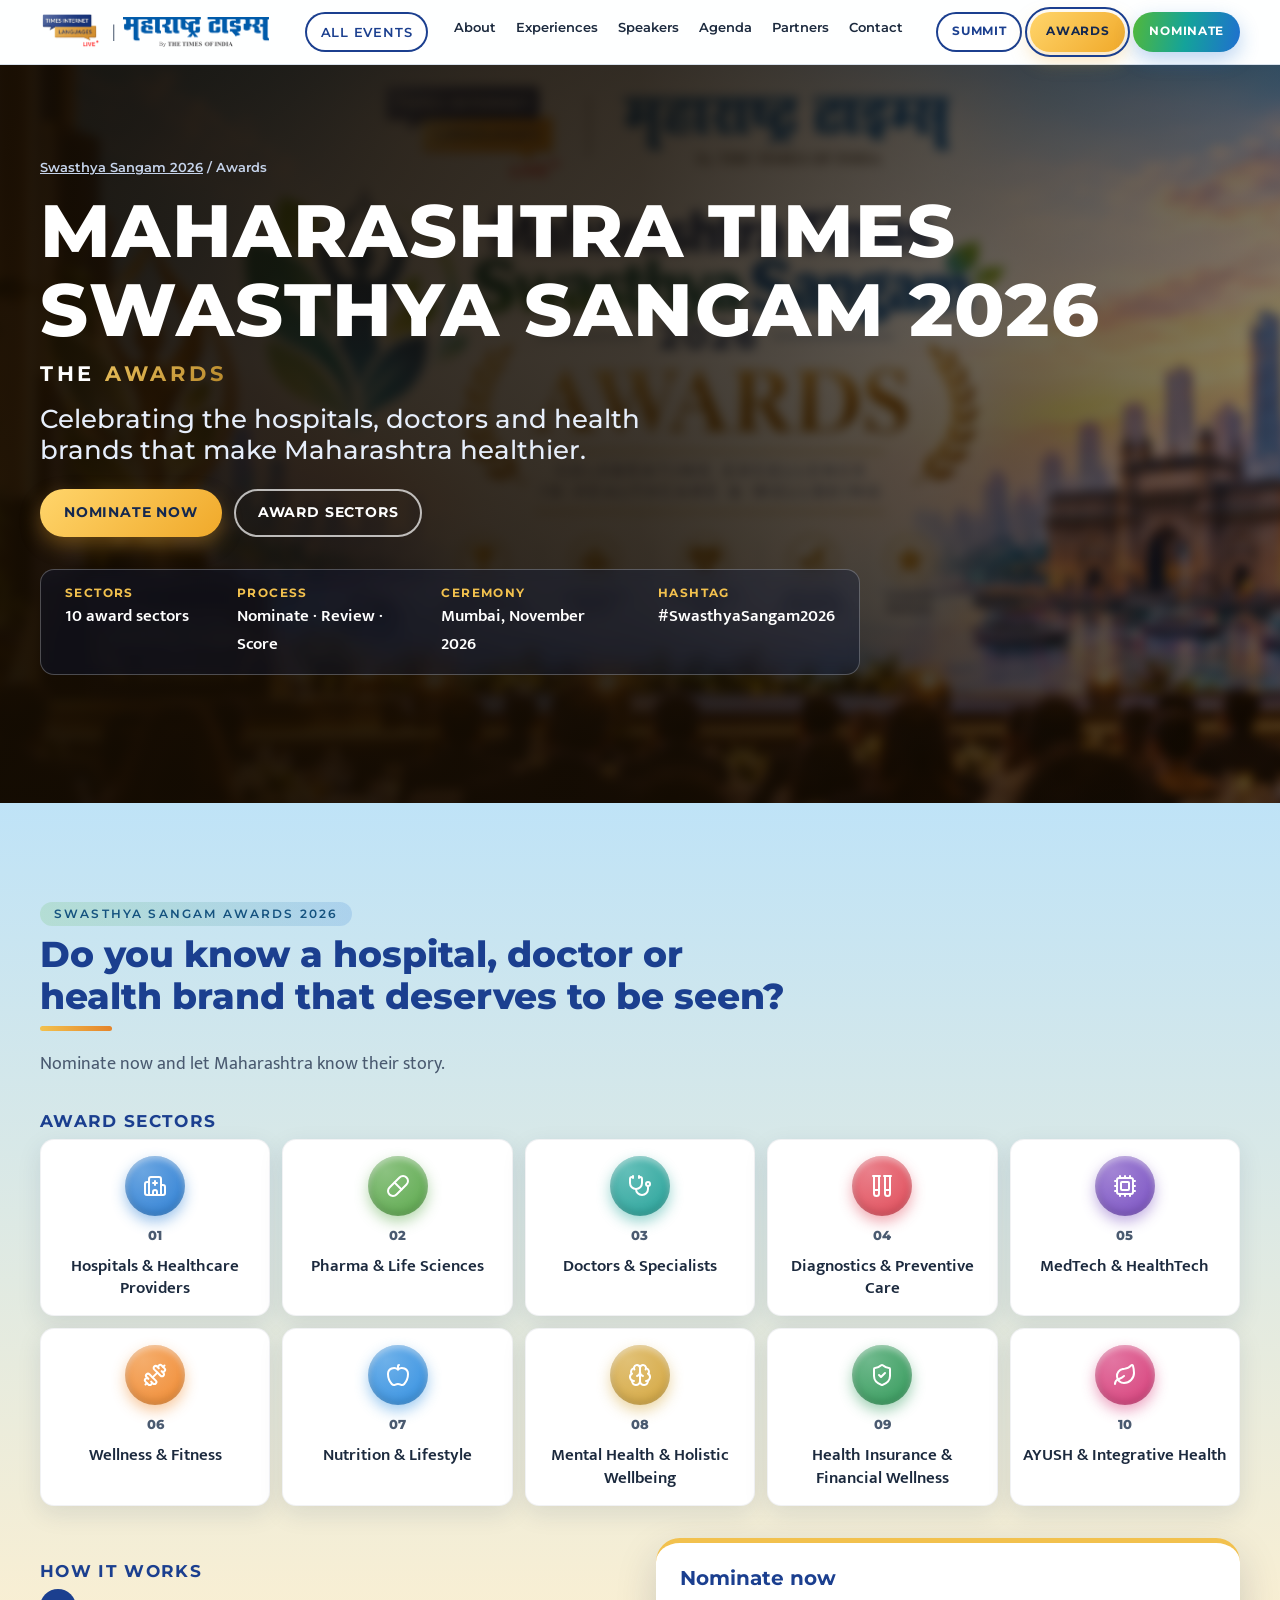
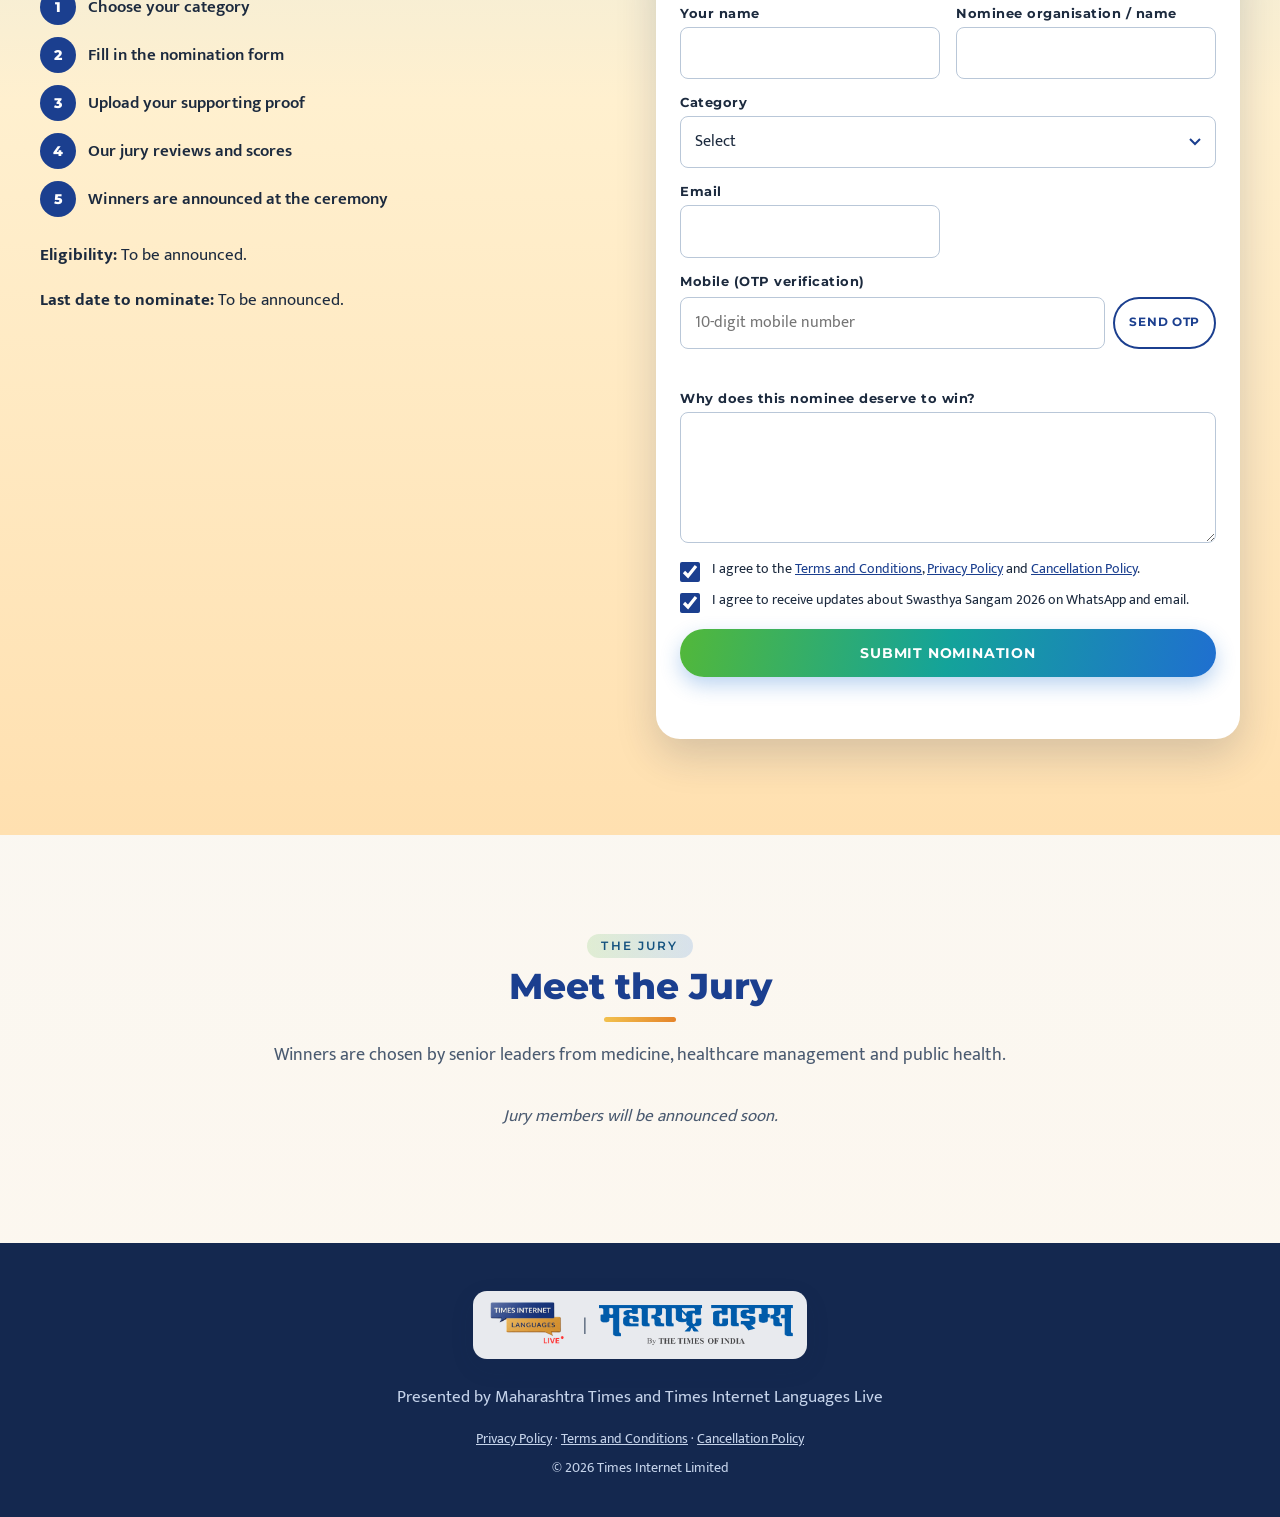
==== commit 8d3672e0: "Add responsive photo heroes with readability overlay to Summit and Awards pages Co-Authored-By: Clau" ====
--- a/awards.html
+++ b/awards.html
@@ -73,6 +73,11 @@
 <main id="main">
 
 <section class="page-hero hero-awards" aria-labelledby="page-title">
+<picture class="hero-bg">
+<source type="image/webp" srcset="assets/img/awards-640.webp 640w, assets/img/awards-1024.webp 1024w, assets/img/awards.webp 1672w" sizes="100vw"/>
+<img src="assets/img/awards-1024.jpg" srcset="assets/img/awards-640.jpg 640w, assets/img/awards-1024.jpg 1024w, assets/img/awards.jpg 1672w" sizes="100vw" alt="" width="1672" height="941" decoding="async" fetchpriority="high"/>
+</picture>
+<div class="hero-shade" aria-hidden="true"></div>
 <div class="container page-hero-in">
 <p class="crumbs"><a href="index.html">Swasthya Sangam 2026</a> <span aria-hidden="true">/</span> Awards</p>
 <p class="eyebrow">Maharashtra Times Swasthya Sangam 2026</p>
--- a/css/styles.css
+++ b/css/styles.css
@@ -383,10 +383,8 @@
 .dark{background:radial-gradient(ellipse at 90% 0,rgba(242,193,78,.25),transparent 55%),linear-gradient(135deg,#0e2250,#1b3f8f)}
 
 /* page heroes: illustrated */
-.page-hero{padding-bottom:clamp(190px,30vw,360px)}
-.page-hero::after{content:"";position:absolute;inset:auto 0 0 0;height:clamp(160px,26vw,320px);background:url("../assets/img/ill-skyline.svg") center bottom/cover no-repeat;opacity:.92;pointer-events:none}
-
-.hero-awards::before{content:"";position:absolute;pointer-events:none;background:url("../assets/img/ill-bokeh.svg") center/cover no-repeat;inset:0;width:auto;right:auto;top:0;aspect-ratio:auto;opacity:1}
+.page-hero{padding-bottom:clamp(64px,10vw,128px)}
+
 .hero-awards{background:radial-gradient(ellipse at 80% 0,rgba(255,200,90,.55),transparent 55%),linear-gradient(135deg,#3a2406,#8a5d10 55%,#c88a1e)}
 .hero-summit{background:radial-gradient(ellipse at 85% 0,rgba(255,190,100,.5),transparent 55%),linear-gradient(135deg,#0b2f6e,#1668c8 60%,#2aa7c9)}
 .hero-facts{position:relative;z-index:2}
@@ -424,3 +422,30 @@
 .otp-note{margin:0;min-height:1.3em;font-size:.85rem;color:var(--c-ink-soft)}
 .otp-note.is-ok{color:#1e7b4a;font-weight:600}
 input[readonly]{background:#f1f6f2}
+
+/* photographic hero: responsive image + readability overlay */
+.hero-bg{position:absolute;inset:0;z-index:0;display:block}
+.hero-bg img{width:100%;height:100%;object-fit:cover;object-position:center}
+.hero-shade{position:absolute;inset:0;z-index:1;pointer-events:none;background:
+  linear-gradient(90deg,rgba(6,16,40,.94) 0%,rgba(6,16,40,.86) 45%,rgba(6,16,40,.66) 100%),
+  linear-gradient(180deg,rgba(6,16,40,.35) 0%,rgba(6,16,40,.0) 40%,rgba(6,16,40,.55) 100%)}
+.hero-awards .hero-shade{background:
+  linear-gradient(90deg,rgba(20,12,2,.94) 0%,rgba(20,12,2,.86) 45%,rgba(20,12,2,.66) 100%),
+  linear-gradient(180deg,rgba(20,12,2,.35) 0%,rgba(20,12,2,0) 40%,rgba(20,12,2,.55) 100%)}
+@media (max-width:700px){.hero-shade,.hero-awards .hero-shade{background:linear-gradient(180deg,rgba(6,16,40,.88),rgba(6,16,40,.8))}.hero-awards .hero-shade{background:linear-gradient(180deg,rgba(20,12,2,.88),rgba(20,12,2,.8))}}
+.page-hero-in{z-index:2}
+.hero-bg{overflow:hidden}
+.hero-bg img{filter:blur(5px) saturate(1.1);transform:scale(1.06)}
+.hero-shade{background:
+  linear-gradient(90deg,rgba(6,16,40,.95) 0%,rgba(6,16,40,.9) 55%,rgba(6,16,40,.75) 100%),
+  linear-gradient(180deg,rgba(6,16,40,.3) 0%,rgba(6,16,40,0) 40%,rgba(6,16,40,.5) 100%)}
+.hero-awards .hero-shade{background:
+  linear-gradient(90deg,rgba(20,12,2,.95) 0%,rgba(20,12,2,.9) 55%,rgba(20,12,2,.75) 100%),
+  linear-gradient(180deg,rgba(20,12,2,.3) 0%,rgba(20,12,2,0) 40%,rgba(20,12,2,.5) 100%)}
+.hero-shade{background:
+  linear-gradient(90deg,rgba(6,16,40,.93) 0%,rgba(6,16,40,.82) 50%,rgba(6,16,40,.5) 100%),
+  linear-gradient(180deg,rgba(6,16,40,.25) 0%,rgba(6,16,40,0) 40%,rgba(6,16,40,.45) 100%)}
+.hero-awards .hero-shade{background:
+  linear-gradient(90deg,rgba(20,12,2,.93) 0%,rgba(20,12,2,.82) 50%,rgba(20,12,2,.5) 100%),
+  linear-gradient(180deg,rgba(20,12,2,.25) 0%,rgba(20,12,2,0) 40%,rgba(20,12,2,.45) 100%)}
+@media (max-width:700px){.hero-shade{background:linear-gradient(180deg,rgba(6,16,40,.88),rgba(6,16,40,.82))}.hero-awards .hero-shade{background:linear-gradient(180deg,rgba(20,12,2,.88),rgba(20,12,2,.82))}}
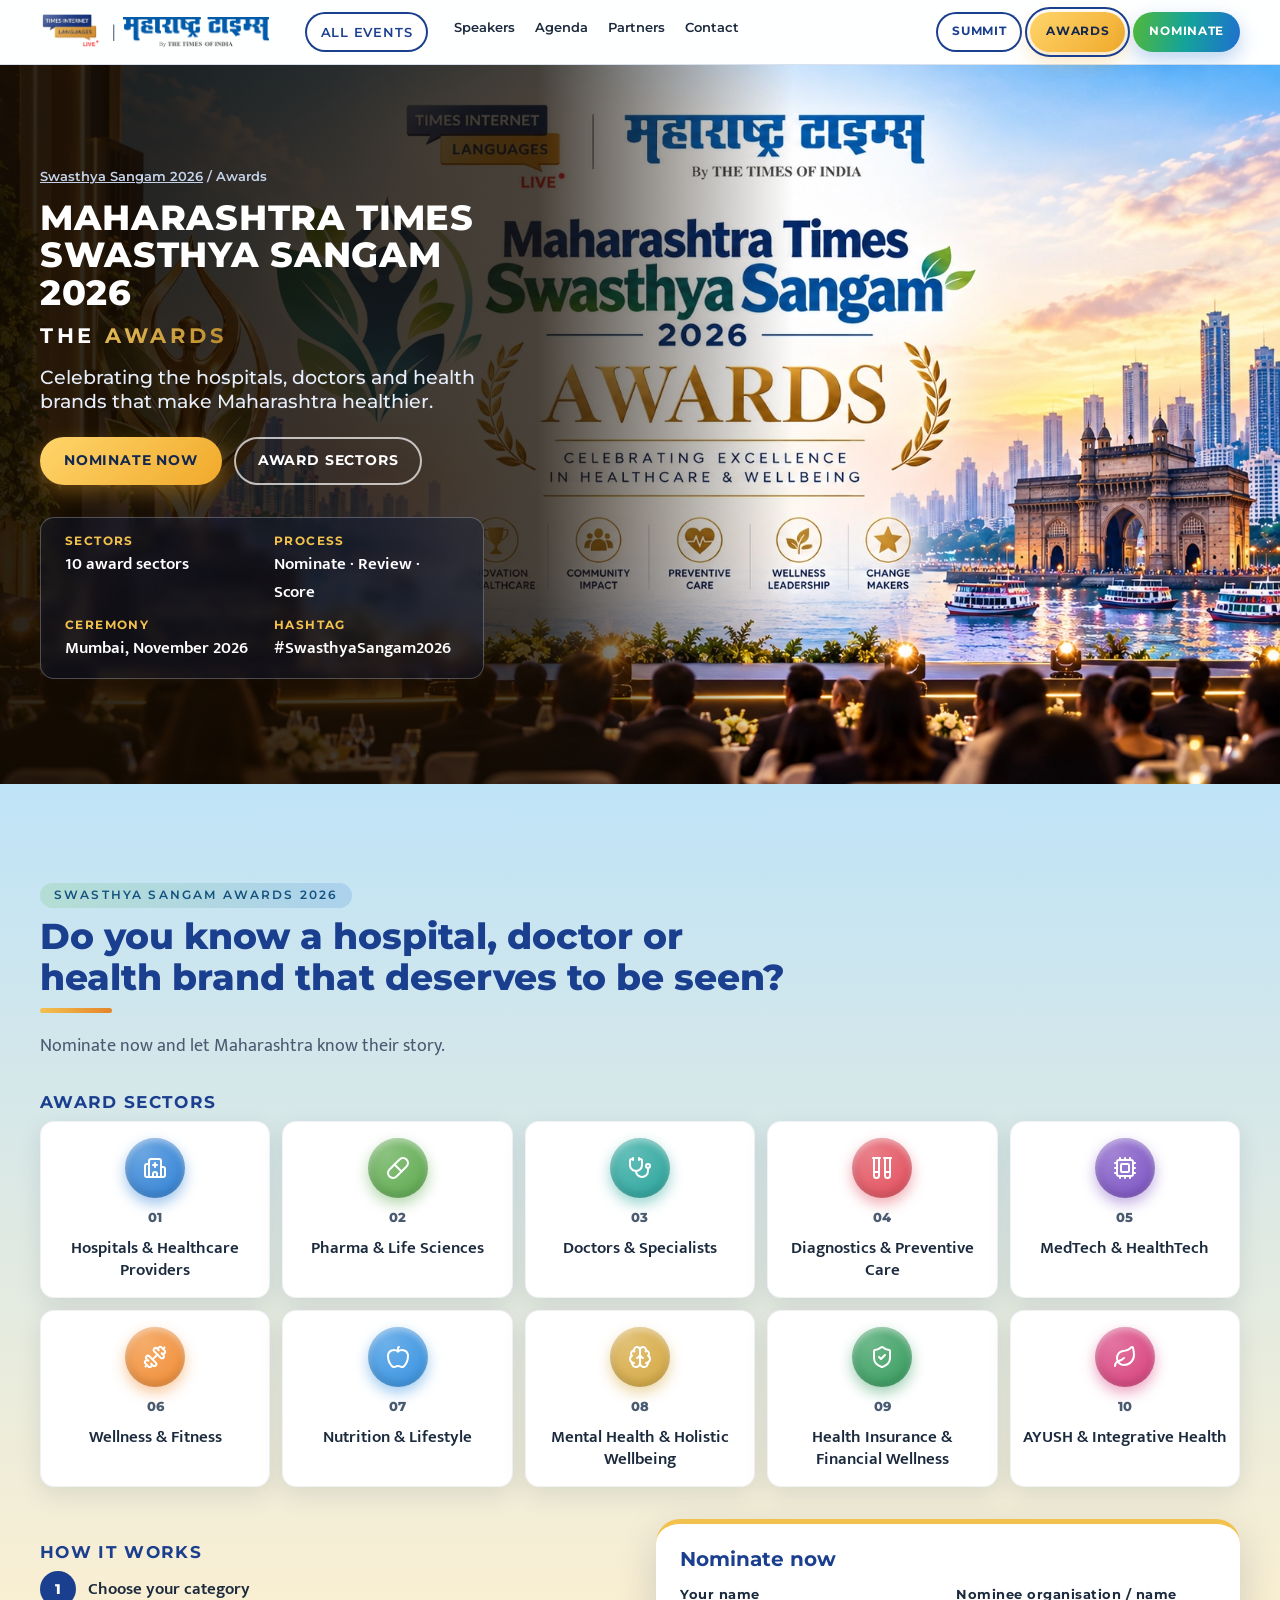
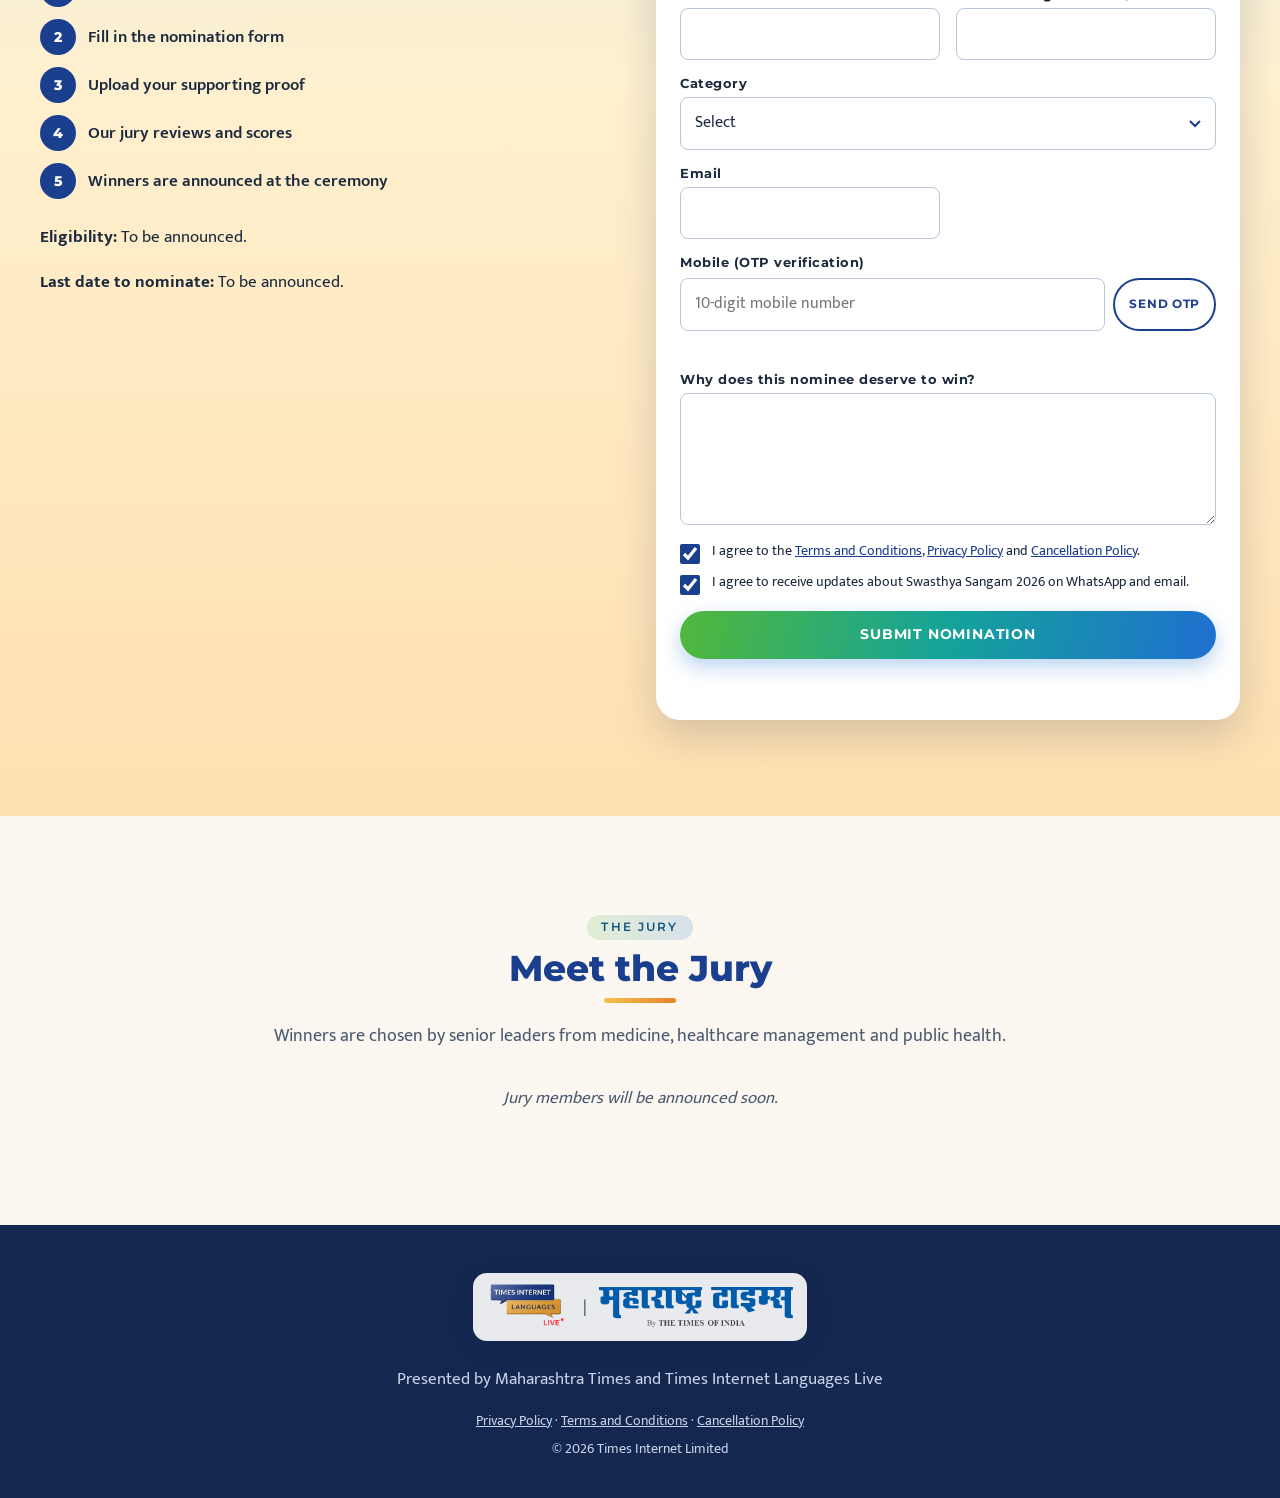
==== commit 14deb6e6: "Make Summit the home page and remove the separate home and summit pages Two-page site: index.html (S" ====
--- a/awards.html
+++ b/awards.html
@@ -35,15 +35,13 @@
 
 <nav class="nav-desktop" aria-label="Primary">
 <a class="btn btn-ghost btn-sm nav-all" href="https://timeslanguages.in/" target="_blank" rel="noopener">All Events</a>
-<a href="index.html#about">About</a>
-<a href="index.html#experiences">Experiences</a>
-<a href="summit.html#speakers">Speakers</a>
-<a href="summit.html#agenda">Agenda</a>
+<a href="index.html#speakers">Speakers</a>
+<a href="index.html#agenda">Agenda</a>
 <a href="index.html#partner">Partners</a>
 <a href="index.html#contact">Contact</a>
 </nav>
 <div class="topbar-cta">
-<a class="btn btn-ghost btn-sm hide-sm" href="summit.html">Summit</a>
+<a class="btn btn-ghost btn-sm hide-sm" href="index.html">Summit</a>
 <a class="btn btn-gold btn-sm" href="awards.html" aria-current="page">Awards</a>
 <a class="btn btn-primary btn-sm hide-sm" href="#nominate">Nominate</a>
 </div>
@@ -56,12 +54,10 @@
 
 <nav aria-label="Mobile">
 <a href="https://timeslanguages.in/" target="_blank" rel="noopener">All Events</a>
-<a href="summit.html">Summit</a>
+<a href="index.html">Summit</a>
 <a href="awards.html" aria-current="page">Awards</a>
-<a href="index.html#about">About</a>
-<a href="index.html#experiences">Experiences</a>
-<a href="summit.html#speakers">Speakers</a>
-<a href="summit.html#agenda">Agenda</a>
+<a href="index.html#speakers">Speakers</a>
+<a href="index.html#agenda">Agenda</a>
 <a href="index.html#partner">Partners</a>
 <a href="index.html#contact">Contact</a>
 <a class="btn btn-primary" href="#nominate">Nominate</a>
--- a/css/styles.css
+++ b/css/styles.css
@@ -1,4 +1,4 @@
-/* Maharashtra Times Swasthya Sangam 2026 — styles. Tokens first, then base, components, breakpoints. */
+/* Maharashtra Times Swasthya Sangam 2026 — styles (tokens, base, components, page heroes, breakpoints). */
 
 
 :root {
@@ -449,3 +449,32 @@
   linear-gradient(90deg,rgba(20,12,2,.93) 0%,rgba(20,12,2,.82) 50%,rgba(20,12,2,.5) 100%),
   linear-gradient(180deg,rgba(20,12,2,.25) 0%,rgba(20,12,2,0) 40%,rgba(20,12,2,.45) 100%)}
 @media (max-width:700px){.hero-shade{background:linear-gradient(180deg,rgba(6,16,40,.88),rgba(6,16,40,.82))}.hero-awards .hero-shade{background:linear-gradient(180deg,rgba(20,12,2,.88),rgba(20,12,2,.82))}}
+
+/* hero sized to the image's own 16:9 ratio so the whole picture shows; stacked on smaller screens */
+.page-hero{display:flex;align-items:center;aspect-ratio:1672/941;padding-block:clamp(40px,5vw,72px)}
+.page-hero-in{width:100%}
+.hero-bg img{filter:none;transform:none}
+.hero-shade{background:
+  linear-gradient(90deg,rgba(6,16,40,.88) 0%,rgba(6,16,40,.72) 45%,rgba(6,16,40,.2) 100%)}
+.hero-awards .hero-shade{background:
+  linear-gradient(90deg,rgba(20,12,2,.88) 0%,rgba(20,12,2,.72) 45%,rgba(20,12,2,.2) 100%)}
+@media (max-width:1100px){
+  .page-hero{display:block;aspect-ratio:auto;padding:0 0 var(--sp-7)}
+  .hero-bg{position:relative;inset:auto;aspect-ratio:1672/941;width:100%}
+  .hero-shade,.hero-awards .hero-shade{display:none}
+  .page-hero-in{padding-top:var(--sp-5)}
+  .page-hero-in .crumbs{margin-top:0}
+}
+.page-hero-in{width:min(100% - 2*var(--sp-4),var(--container))}
+@media (min-width:1101px){
+  .page-hero-in>*{max-width:40%}
+  .page-hero .eyebrow{font-size:clamp(1.6rem,3.2vw,3rem)}
+  .page-tagline{font-size:clamp(1rem,1.5vw,1.3rem)}
+  .page-hero .hero-facts{grid-template-columns:1fr 1fr;gap:var(--sp-3) var(--sp-5)}
+  .hero-shade,.hero-awards .hero-shade{background:linear-gradient(90deg,rgba(6,16,40,.9) 0%,rgba(6,16,40,.78) 42%,rgba(6,16,40,0) 62%)}
+  .hero-awards .hero-shade{background:linear-gradient(90deg,rgba(20,12,2,.9) 0%,rgba(20,12,2,.78) 42%,rgba(20,12,2,0) 62%)}
+}
+@media (min-width:1101px){
+  .page-hero-in>*{max-width:37%}
+  .page-hero .eyebrow{font-size:clamp(1.5rem,2.7vw,2.6rem)}
+}
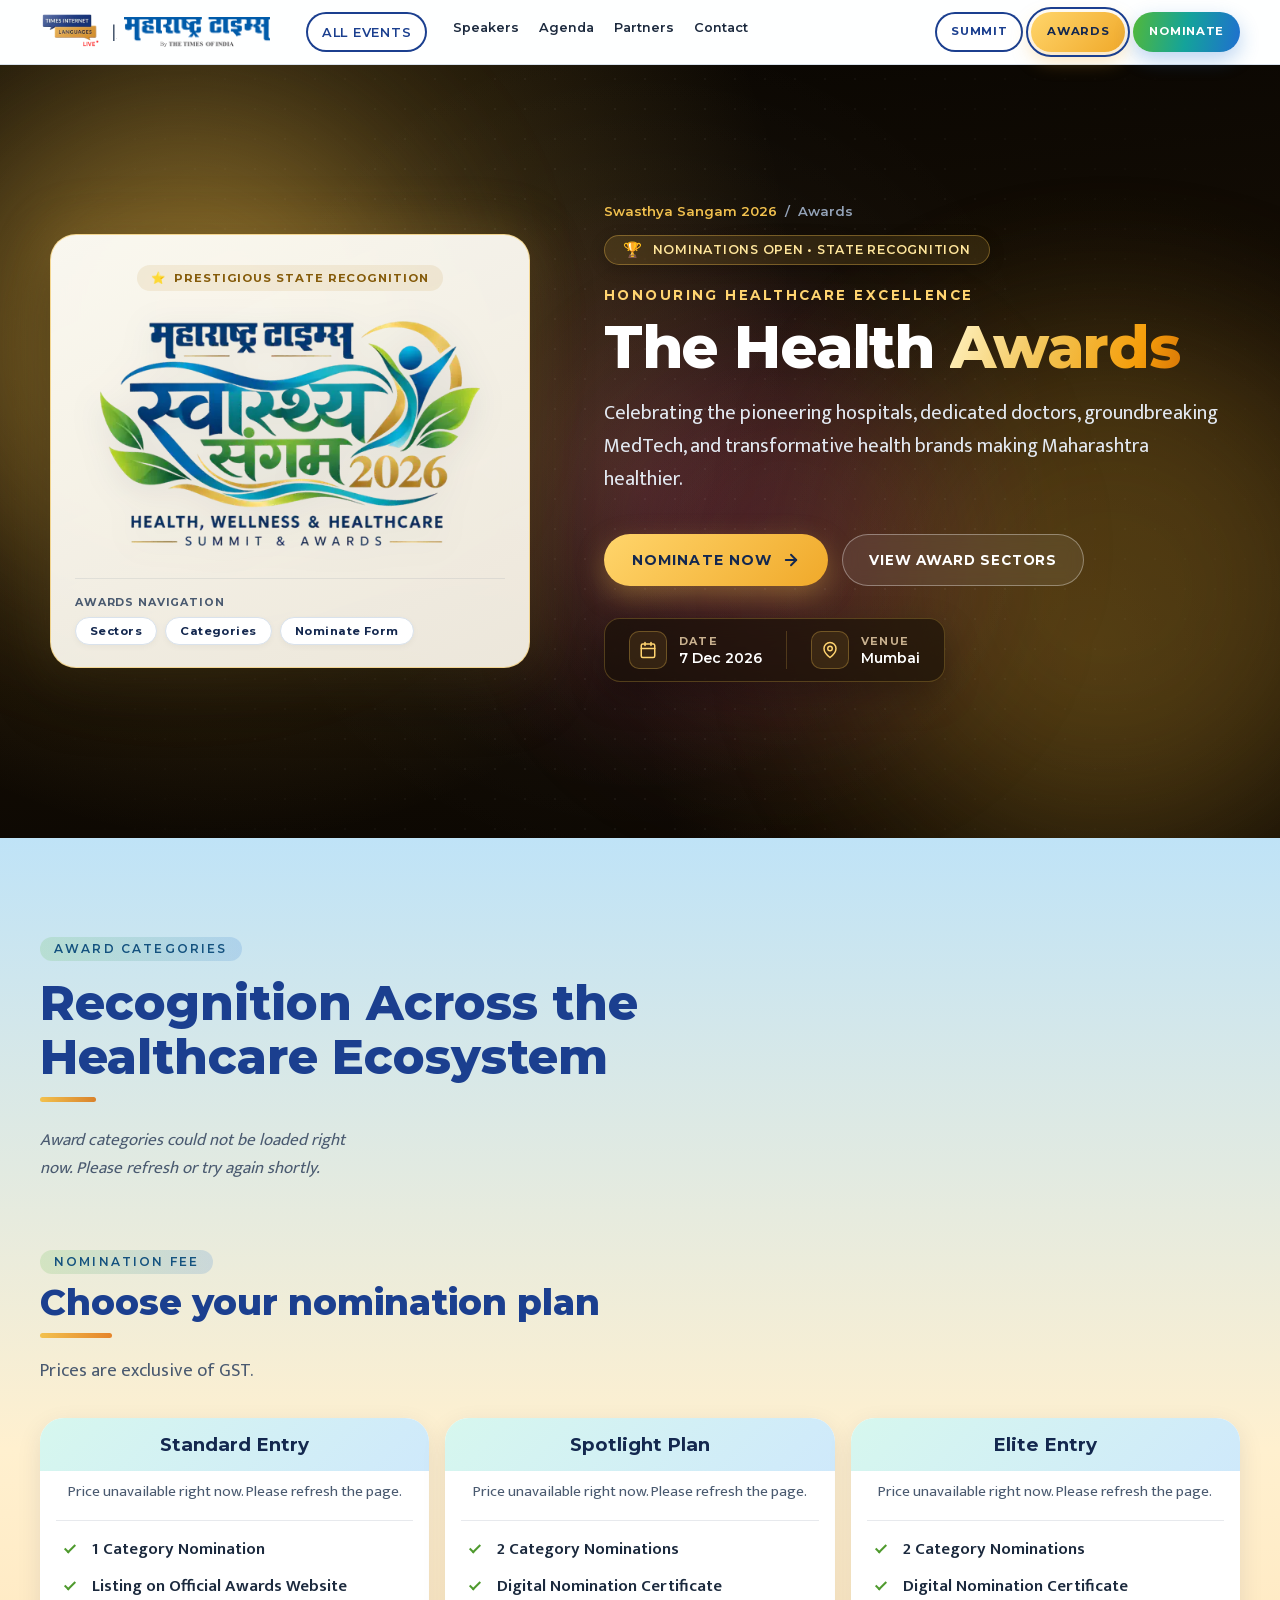
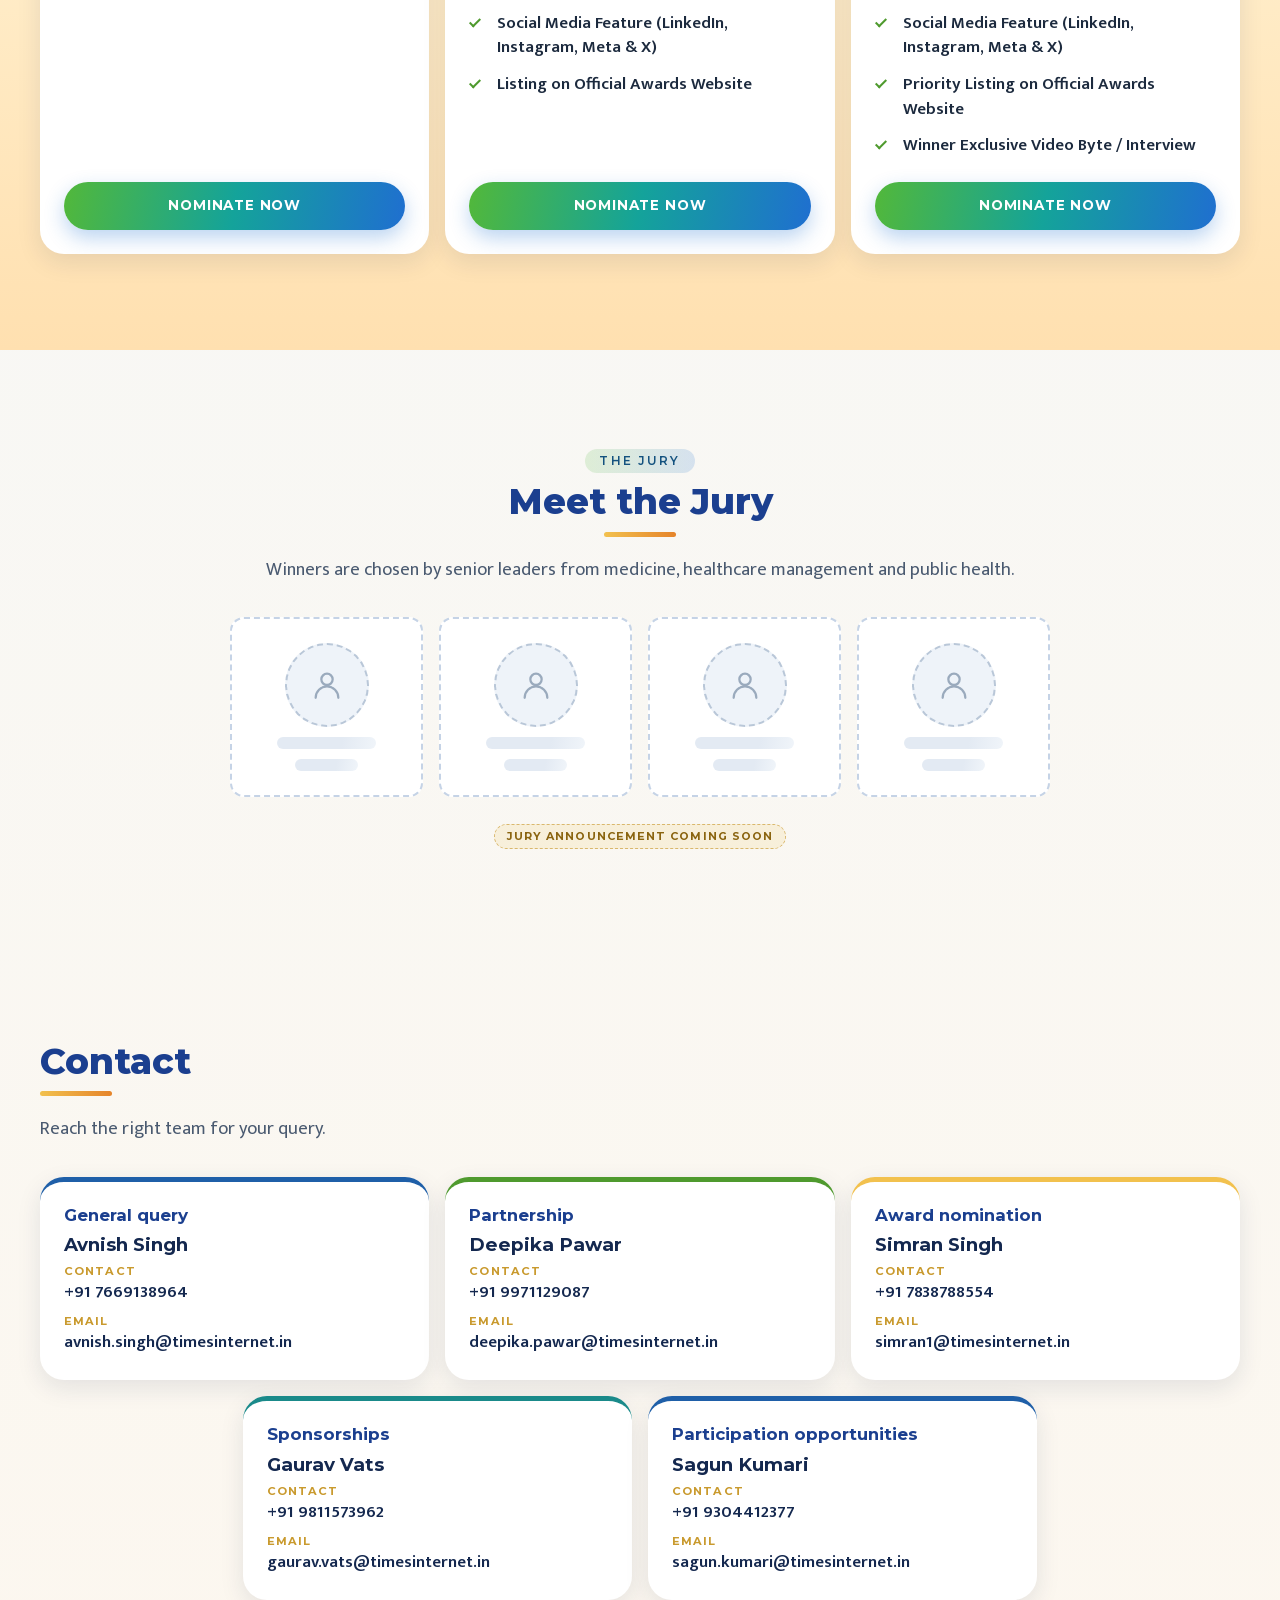
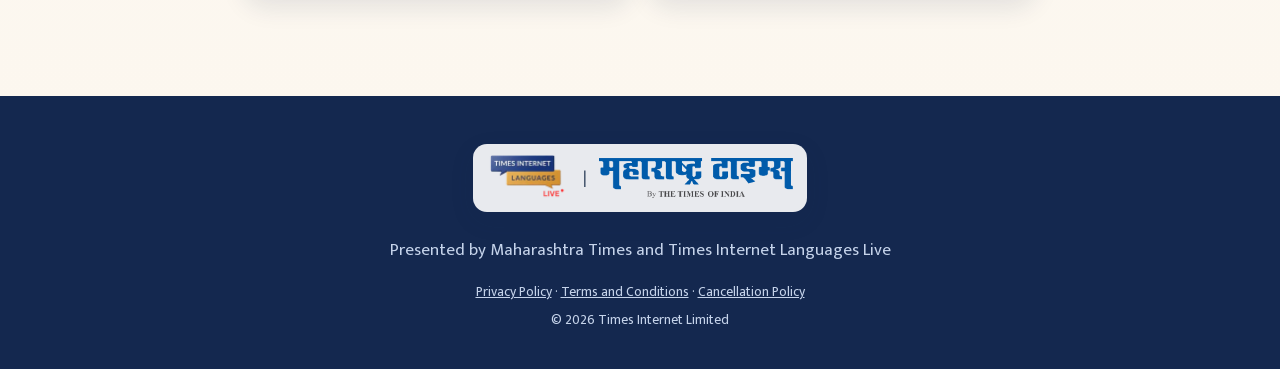
==== commit 2f0c464a: "Revamp site: awards nomination flow, placeholders, editorial, and performance - Awards page: segment" ====
--- a/awards.html
+++ b/awards.html
@@ -13,22 +13,27 @@
   <meta property="og:site_name" content="Maharashtra Times Swasthya Sangam 2026">
   <meta property="og:title" content="Awards &amp; Nominations | Swasthya Sangam 2026">
   <meta property="og:url" content="https://singhavi279.github.io/mh-health/awards">
-  <meta property="og:image" content="https://singhavi279.github.io/mh-health/assets/img/poster.png">
+  <meta property="og:image" content="https://singhavi279.github.io/mh-health/assets/img/og-logo.jpg">
+  <meta property="og:image:width" content="1200">
+  <meta property="og:image:height" content="630">
+  <meta property="og:image:alt" content="Maharashtra Times Swasthya Sangam 2026 logo">
   <meta name="twitter:card" content="summary_large_image">
+  <meta name="twitter:image" content="https://singhavi279.github.io/mh-health/assets/img/og-logo.jpg">
   <link rel="icon" href="assets/img/favicon.svg" type="image/svg+xml">
-  <link rel="preconnect" href="https://fonts.googleapis.com">
-  <link rel="preconnect" href="https://fonts.gstatic.com" crossorigin>
-  <link rel="stylesheet" href="https://fonts.googleapis.com/css2?family=Montserrat:wght@400;500;600;700;800&family=Mukta:wght@400;500;600;700&display=swap">
+  <link rel="preload" href="assets/fonts/montserrat-latin.woff2" as="font" type="font/woff2" crossorigin>
+  <link rel="preload" href="assets/fonts/mukta-400-latin.woff2" as="font" type="font/woff2" crossorigin>
+  <link rel="preload" as="image" href="assets/img/logo-event-480.webp" imagesrcset="assets/img/logo-event-480.webp 480w, assets/img/logo-event-800.webp 800w" imagesizes="(max-width: 768px) 280px, 380px" fetchpriority="high">
+  <link rel="preconnect" href="https://api.indiatimes.com" crossorigin>
   <link rel="stylesheet" href="css/styles.css">
 </head>
-<body data-form-endpoint="" data-otp-send-endpoint="" data-otp-verify-endpoint="">
+<body data-form-endpoint="" data-otp-send-endpoint="" data-otp-verify-endpoint="" data-payment-endpoint="">
 
 <a class="skip" href="#main">Skip to content</a>
 
 <header class="topbar">
 <div class="container topbar-in">
 <a class="brand" href="index.html" aria-label="Maharashtra Times Swasthya Sangam 2026 home">
-<img src="assets/img/langlive.png" alt="Times Internet Languages Live" width="517" height="323"/>
+<img src="assets/img/langlive-170.webp" alt="Times Internet Languages Live" width="170" height="106"/>
 <span class="brand-sep" aria-hidden="true">|</span>
 <img src="assets/img/maharashtra-times.png" alt="Maharashtra Times" width="597" height="123"/>
 </a>
@@ -38,7 +43,7 @@
 <a href="index.html#speakers">Speakers</a>
 <a href="index.html#agenda">Agenda</a>
 <a href="index.html#partner">Partners</a>
-<a href="index.html#contact">Contact</a>
+<a href="#contact">Contact</a>
 </nav>
 <div class="topbar-cta">
 <a class="btn btn-ghost btn-sm hide-sm" href="index.html">Summit</a>
@@ -59,7 +64,7 @@
 <a href="index.html#speakers">Speakers</a>
 <a href="index.html#agenda">Agenda</a>
 <a href="index.html#partner">Partners</a>
-<a href="index.html#contact">Contact</a>
+<a href="#contact">Contact</a>
 <a class="btn btn-primary" href="#nominate">Nominate</a>
 </nav>
 </details>
@@ -68,301 +73,139 @@
 
 <main id="main">
 
-<section class="page-hero hero-awards" aria-labelledby="page-title">
-<picture class="hero-bg">
-<source type="image/webp" srcset="assets/img/awards-640.webp 640w, assets/img/awards-1024.webp 1024w, assets/img/awards.webp 1672w" sizes="100vw"/>
-<img src="assets/img/awards-1024.jpg" srcset="assets/img/awards-640.jpg 640w, assets/img/awards-1024.jpg 1024w, assets/img/awards.jpg 1672w" sizes="100vw" alt="" width="1672" height="941" decoding="async" fetchpriority="high"/>
-</picture>
-<div class="hero-shade" aria-hidden="true"></div>
+<section class="page-hero hero-awards" aria-labelledby="page-title" data-hero>
+<div class="hero-atmosphere" aria-hidden="true">
+<div class="hero-ambient-glow glow-gold-1"></div>
+<div class="hero-ambient-glow glow-gold-2"></div>
+<div class="hero-ambient-glow glow-gold-3"></div>
+<div class="hero-pattern-mesh"></div>
+<div class="hero-spotlight" data-spotlight></div>
+</div>
+
 <div class="container page-hero-in">
+<div class="hero-col hero-visual">
+<div class="hero-showcase-card showcase-gold" data-tilt>
+<div class="card-badge-top badge-gold">
+<span class="badge-icon">⭐</span>
+<span>Prestigious State Recognition</span>
+</div>
+
+<div class="hero-crest-wrap">
+<img src="assets/img/logo-event-800.webp" srcset="assets/img/logo-event-480.webp 480w, assets/img/logo-event-800.webp 800w" sizes="(max-width: 768px) 280px, 380px" alt="Maharashtra Times Swasthya Sangam 2026: Health, Wellness &amp; Healthcare Summit &amp; Awards" width="800" height="476" class="hero-crest-img" decoding="async" fetchpriority="high"/>
+</div>
+
+<div class="hero-card-footer">
+<span class="card-footer-title">Awards Navigation</span>
+<div class="hero-mini-chips">
+<a href="#sectors" class="mini-chip">Sectors</a>
+<a href="#awards-h" class="mini-chip">Categories</a>
+<a href="#nominate" class="mini-chip">Nominate Form</a>
+</div>
+</div>
+</div>
+</div>
+
+<div class="hero-col hero-content">
 <p class="crumbs"><a href="index.html">Swasthya Sangam 2026</a> <span aria-hidden="true">/</span> Awards</p>
-<p class="eyebrow">Maharashtra Times Swasthya Sangam 2026</p>
-<h1 id="page-title">The <span class="gradient-text">Awards</span></h1>
-<p class="page-tagline">Celebrating the hospitals, doctors and health brands that make Maharashtra healthier.</p>
+
+<div class="hero-pill-badge hero-pill-gold">
+<span class="badge-icon-gold">🏆</span>
+<span class="badge-text">Nominations Open • State Recognition</span>
+</div>
+
+<div class="hero-titles">
+<p class="hero-pre-title pre-gold">Honouring Healthcare Excellence</p>
+<h1 id="page-title" class="hero-main-title">
+The Health <span class="gradient-text-gold">Awards</span>
+</h1>
+<p class="page-tagline">Celebrating the pioneering hospitals, dedicated doctors, groundbreaking MedTech, and transformative health brands making Maharashtra healthier.</p>
+</div>
+
 <div class="hero-cta">
-<a class="btn btn-gold" href="#nominate">Nominate Now</a>
-<a class="btn btn-ghost-light" href="#sectors">Award Sectors</a>
-</div>
-<dl class="hero-facts" aria-label="Awards at a glance">
-<div><dt>Sectors</dt><dd>10 award sectors</dd></div>
-<div><dt>Process</dt><dd>Nominate · Review · Score</dd></div>
-<div><dt>Ceremony</dt><dd>Mumbai, November 2026</dd></div>
-<div><dt>Hashtag</dt><dd>#SwasthyaSangam2026</dd></div>
+<a class="btn btn-gold btn-hero-primary" href="#nominate">
+<span>Nominate Now</span>
+<svg xmlns="http://www.w3.org/2000/svg" width="18" height="18" viewBox="0 0 24 24" fill="none" stroke="currentColor" stroke-width="2.5" stroke-linecap="round" stroke-linejoin="round" aria-hidden="true"><path d="M5 12h14"></path><path d="m12 5 7 7-7 7"></path></svg>
+</a>
+<a class="btn btn-ghost-light" href="#sectors">View Award Sectors</a>
+</div>
+
+<dl class="hero-facts-bar" aria-label="Date and venue">
+<div class="fact-item">
+<div class="fact-icon icon-gold">
+<svg xmlns="http://www.w3.org/2000/svg" width="18" height="18" viewBox="0 0 24 24" fill="none" stroke="currentColor" stroke-width="2" stroke-linecap="round" stroke-linejoin="round" aria-hidden="true"><rect width="18" height="18" x="3" y="4" rx="2" ry="2"></rect><line x1="16" x2="16" y1="2" y2="6"></line><line x1="8" x2="8" y1="2" y2="6"></line><line x1="3" x2="21" y1="10" y2="10"></line></svg>
+</div>
+<div class="fact-meta">
+<dt>Date</dt>
+<dd>7 Dec 2026</dd>
+</div>
+</div>
+<div class="fact-item">
+<div class="fact-icon icon-gold">
+<svg xmlns="http://www.w3.org/2000/svg" width="18" height="18" viewBox="0 0 24 24" fill="none" stroke="currentColor" stroke-width="2" stroke-linecap="round" stroke-linejoin="round" aria-hidden="true"><path d="M20 10c0 6-8 12-8 12s-8-6-8-12a8 8 0 0 1 16 0Z"></path><circle cx="12" cy="10" r="3"></circle></svg>
+</div>
+<div class="fact-meta">
+<dt>Venue</dt>
+<dd>Mumbai</dd>
+</div>
+</div>
 </dl>
 </div>
+</div>
 </section>
 
-<section class="section awards" id="awards" aria-labelledby="awards-h">
+<section class="section awards" id="awards" aria-labelledby="cats-h">
 <div class="container">
 
+<div class="cats-head" id="sectors">
+<p class="eyebrow">Award categories</p>
+<h2 class="cats-title" id="cats-h">Recognition Across the Healthcare Ecosystem</h2>
+<p class="cats-sub" id="award-summary"></p>
+</div>
+<div id="award-segments" class="segments" data-api="https://api.indiatimes.com/eventhub/api/portal/events/MAHARASHTRA_TIMES_SWASTHYA_SANGAM_2026/categories" aria-live="polite">
+<p class="tba">Loading award categories…</p>
+</div>
+<div class="pricing" id="pricing" aria-labelledby="pricing-h">
 <header class="sec-head">
-<p class="eyebrow">Swasthya Sangam Awards 2026</p>
-<h2 id="awards-h">Do you know a hospital, doctor or health brand that deserves to be seen?</h2>
-<p class="lead">Nominate now and let Maharashtra know their story.</p>
-</header>
-<h3 class="sub" id="sectors">Award sectors</h3>
-<ol class="sectors">
-<li style="--c:var(--sector-hospitals)">
-<span class="dot">
-<svg xmlns="http://www.w3.org/2000/svg" width="24" height="24" viewBox="0 0 24 24" fill="none" stroke="currentColor" stroke-width="2" stroke-linecap="round" stroke-linejoin="round" class="lucide lucide-hospital" aria-hidden="true">
-<path d="M12 7v4">
-</path>
-<path d="M14 21v-3a2 2 0 0 0-4 0v3">
-</path>
-<path d="M14 9h-4">
-</path>
-<path d="M18 11h2a2 2 0 0 1 2 2v6a2 2 0 0 1-2 2H4a2 2 0 0 1-2-2v-9a2 2 0 0 1 2-2h2">
-</path>
-<path d="M18 21V5a2 2 0 0 0-2-2H8a2 2 0 0 0-2 2v16">
-</path>
-</svg>
-</span>
-<span class="s-no">01</span>
-<span class="s-name">Hospitals &amp; Healthcare Providers</span>
-</li>
-<li style="--c:var(--sector-pharma)">
-<span class="dot">
-<svg xmlns="http://www.w3.org/2000/svg" width="24" height="24" viewBox="0 0 24 24" fill="none" stroke="currentColor" stroke-width="2" stroke-linecap="round" stroke-linejoin="round" class="lucide lucide-pill" aria-hidden="true">
-<path d="m10.5 20.5 10-10a4.95 4.95 0 1 0-7-7l-10 10a4.95 4.95 0 1 0 7 7Z">
-</path>
-<path d="m8.5 8.5 7 7">
-</path>
-</svg>
-</span>
-<span class="s-no">02</span>
-<span class="s-name">Pharma &amp; Life Sciences</span>
-</li>
-<li style="--c:var(--sector-doctors)">
-<span class="dot">
-<svg xmlns="http://www.w3.org/2000/svg" width="24" height="24" viewBox="0 0 24 24" fill="none" stroke="currentColor" stroke-width="2" stroke-linecap="round" stroke-linejoin="round" class="lucide lucide-stethoscope" aria-hidden="true">
-<path d="M11 2v2">
-</path>
-<path d="M5 2v2">
-</path>
-<path d="M5 3H4a2 2 0 0 0-2 2v4a6 6 0 0 0 12 0V5a2 2 0 0 0-2-2h-1">
-</path>
-<path d="M8 15a6 6 0 0 0 12 0v-3">
-</path>
-<circle cx="20" cy="10" r="2">
-</circle>
-</svg>
-</span>
-<span class="s-no">03</span>
-<span class="s-name">Doctors &amp; Specialists</span>
-</li>
-<li style="--c:var(--sector-diagnostics)">
-<span class="dot">
-<svg xmlns="http://www.w3.org/2000/svg" width="24" height="24" viewBox="0 0 24 24" fill="none" stroke="currentColor" stroke-width="2" stroke-linecap="round" stroke-linejoin="round" class="lucide lucide-test-tubes" aria-hidden="true">
-<path d="M9 2v17.5A2.5 2.5 0 0 1 6.5 22A2.5 2.5 0 0 1 4 19.5V2">
-</path>
-<path d="M20 2v17.5a2.5 2.5 0 0 1-2.5 2.5a2.5 2.5 0 0 1-2.5-2.5V2">
-</path>
-<path d="M3 2h7">
-</path>
-<path d="M14 2h7">
-</path>
-<path d="M9 16H4">
-</path>
-<path d="M20 16h-5">
-</path>
-</svg>
-</span>
-<span class="s-no">04</span>
-<span class="s-name">Diagnostics &amp; Preventive Care</span>
-</li>
-<li style="--c:var(--sector-medtech)">
-<span class="dot">
-<svg xmlns="http://www.w3.org/2000/svg" width="24" height="24" viewBox="0 0 24 24" fill="none" stroke="currentColor" stroke-width="2" stroke-linecap="round" stroke-linejoin="round" class="lucide lucide-cpu" aria-hidden="true">
-<path d="M12 20v2">
-</path>
-<path d="M12 2v2">
-</path>
-<path d="M17 20v2">
-</path>
-<path d="M17 2v2">
-</path>
-<path d="M2 12h2">
-</path>
-<path d="M2 17h2">
-</path>
-<path d="M2 7h2">
-</path>
-<path d="M20 12h2">
-</path>
-<path d="M20 17h2">
-</path>
-<path d="M20 7h2">
-</path>
-<path d="M7 20v2">
-</path>
-<path d="M7 2v2">
-</path>
-<rect x="4" y="4" width="16" height="16" rx="2">
-</rect>
-<rect x="8" y="8" width="8" height="8" rx="1">
-</rect>
-</svg>
-</span>
-<span class="s-no">05</span>
-<span class="s-name">MedTech &amp; HealthTech</span>
-</li>
-<li style="--c:var(--sector-wellness)">
-<span class="dot">
-<svg xmlns="http://www.w3.org/2000/svg" width="24" height="24" viewBox="0 0 24 24" fill="none" stroke="currentColor" stroke-width="2" stroke-linecap="round" stroke-linejoin="round" class="lucide lucide-dumbbell" aria-hidden="true">
-<path d="M17.596 12.768a2 2 0 1 0 2.829-2.829l-1.768-1.767a2 2 0 0 0 2.828-2.829l-2.828-2.828a2 2 0 0 0-2.829 2.828l-1.767-1.768a2 2 0 1 0-2.829 2.829z">
-</path>
-<path d="m2.5 21.5 1.4-1.4">
-</path>
-<path d="m20.1 3.9 1.4-1.4">
-</path>
-<path d="M5.343 21.485a2 2 0 1 0 2.829-2.828l1.767 1.768a2 2 0 1 0 2.829-2.829l-6.364-6.364a2 2 0 1 0-2.829 2.829l1.768 1.767a2 2 0 0 0-2.828 2.829z">
-</path>
-<path d="m9.6 14.4 4.8-4.8">
-</path>
-</svg>
-</span>
-<span class="s-no">06</span>
-<span class="s-name">Wellness &amp; Fitness</span>
-</li>
-<li style="--c:var(--sector-nutrition)">
-<span class="dot">
-<svg xmlns="http://www.w3.org/2000/svg" width="24" height="24" viewBox="0 0 24 24" fill="none" stroke="currentColor" stroke-width="2" stroke-linecap="round" stroke-linejoin="round" class="lucide lucide-apple" aria-hidden="true">
-<path d="M12 6.528V3a1 1 0 0 1 1-1h0">
-</path>
-<path d="M18.237 21A15 15 0 0 0 22 11a6 6 0 0 0-10-4.472A6 6 0 0 0 2 11a15.1 15.1 0 0 0 3.763 10 3 3 0 0 0 3.648.648 5.5 5.5 0 0 1 5.178 0A3 3 0 0 0 18.237 21">
-</path>
-</svg>
-</span>
-<span class="s-no">07</span>
-<span class="s-name">Nutrition &amp; Lifestyle</span>
-</li>
-<li style="--c:var(--sector-mental)">
-<span class="dot">
-<svg xmlns="http://www.w3.org/2000/svg" width="24" height="24" viewBox="0 0 24 24" fill="none" stroke="currentColor" stroke-width="2" stroke-linecap="round" stroke-linejoin="round" class="lucide lucide-brain" aria-hidden="true">
-<path d="M12 18V5">
-</path>
-<path d="M15 13a4.17 4.17 0 0 1-3-4 4.17 4.17 0 0 1-3 4">
-</path>
-<path d="M17.598 6.5A3 3 0 1 0 12 5a3 3 0 1 0-5.598 1.5">
-</path>
-<path d="M17.997 5.125a4 4 0 0 1 2.526 5.77">
-</path>
-<path d="M18 18a4 4 0 0 0 2-7.464">
-</path>
-<path d="M19.967 17.483A4 4 0 1 1 12 18a4 4 0 1 1-7.967-.517">
-</path>
-<path d="M6 18a4 4 0 0 1-2-7.464">
-</path>
-<path d="M6.003 5.125a4 4 0 0 0-2.526 5.77">
-</path>
-</svg>
-</span>
-<span class="s-no">08</span>
-<span class="s-name">Mental Health &amp; Holistic Wellbeing</span>
-</li>
-<li style="--c:var(--sector-insurance)">
-<span class="dot">
-<svg xmlns="http://www.w3.org/2000/svg" width="24" height="24" viewBox="0 0 24 24" fill="none" stroke="currentColor" stroke-width="2" stroke-linecap="round" stroke-linejoin="round" class="lucide lucide-shield-check" aria-hidden="true">
-<path d="M20 13c0 5-3.5 7.5-7.66 8.95a1 1 0 0 1-.67-.01C7.5 20.5 4 18 4 13V6a1 1 0 0 1 1-1c2 0 4.5-1.2 6.24-2.72a1.17 1.17 0 0 1 1.52 0C14.51 3.81 17 5 19 5a1 1 0 0 1 1 1z">
-</path>
-<path d="m9 12 2 2 4-4">
-</path>
-</svg>
-</span>
-<span class="s-no">09</span>
-<span class="s-name">Health Insurance &amp; Financial Wellness</span>
-</li>
-<li style="--c:var(--sector-ayush)">
-<span class="dot">
-<svg xmlns="http://www.w3.org/2000/svg" width="24" height="24" viewBox="0 0 24 24" fill="none" stroke="currentColor" stroke-width="2" stroke-linecap="round" stroke-linejoin="round" class="lucide lucide-leaf" aria-hidden="true">
-<path d="M11 20a10 10 0 0010-10 25.9 25.9 0 00-1.04-7.281 1 1 0 00-1.755-.325C15.833 5.5 13 5.5 9.8 6.1A7 7 0 0011 20">
-</path>
-<path d="M2 21a5 5 0 012.911-4.544C7.613 15.212 8.351 15.24 11 13">
-</path>
-</svg>
-</span>
-<span class="s-no">10</span>
-<span class="s-name">AYUSH &amp; Integrative Health</span>
-</li>
-</ol>
-<div class="two">
-<div>
-<h3 class="sub">How it works</h3>
-<ol class="steps">
-<li>Choose your category</li>
-<li>Fill in the nomination form</li>
-<li>Upload your supporting proof</li>
-<li>Our jury reviews and scores</li>
-<li>Winners are announced at the ceremony</li>
-</ol>
-<p>
-<strong>Eligibility:</strong> To be announced.</p>
-<p>
-<strong>Last date to nominate:</strong> To be announced.</p>
-</div>
-<div id="nominate" class="card">
-<h3>Nominate now</h3>
-<form class="form" aria-label="Submit nomination">
-<div class="field">
-<label for="nomination-name">Your name</label>
-<input id="nomination-name" type="text" required="" autocomplete="name" name="name"/>
-</div>
-<div class="field">
-<label for="nomination-organisation">Nominee organisation / name</label>
-<input id="nomination-organisation" type="text" required="" name="organisation"/>
-</div>
-<div class="field wide">
-<label for="nomination-category">Category</label>
-<select id="nomination-category" name="category" required="">
-<option value="" disabled="" selected="">Select</option>
-<option>Hospitals &amp; Healthcare Providers</option>
-<option>Pharma &amp; Life Sciences</option>
-<option>Doctors &amp; Specialists</option>
-<option>Diagnostics &amp; Preventive Care</option>
-<option>MedTech &amp; HealthTech</option>
-<option>Wellness &amp; Fitness</option>
-<option>Nutrition &amp; Lifestyle</option>
-<option>Mental Health &amp; Holistic Wellbeing</option>
-<option>Health Insurance &amp; Financial Wellness</option>
-<option>AYUSH &amp; Integrative Health</option>
-</select>
-</div>
-<div class="field">
-<label for="nomination-email">Email</label>
-<input id="nomination-email" type="email" required="" autocomplete="email" name="email"/>
-</div>
-<div class="field wide otp-field" data-otp>
-<label for="nomination-mobile">Mobile (OTP verification)</label>
-<div class="otp-row">
-<input id="nomination-mobile" type="tel" inputmode="numeric" required="" autocomplete="tel-national" name="mobile" maxlength="10" pattern="[6-9][0-9]{9}" placeholder="10-digit mobile number"/>
-<button class="btn btn-ghost btn-sm otp-send" type="button">Send OTP</button>
-</div>
-<div class="otp-row otp-verify" hidden="">
-<input id="nomination-otp" type="text" inputmode="numeric" autocomplete="one-time-code" maxlength="6" pattern="[0-9]{6}" placeholder="Enter 6-digit OTP" aria-label="OTP"/>
-<button class="btn btn-primary btn-sm otp-confirm" type="button">Verify</button>
-</div>
-<input type="hidden" name="mobile_verified" value="no"/>
-<p class="otp-note" role="status" aria-live="polite"></p>
-</div>
-<div class="field wide">
-<label for="nomination-summary">Why does this nominee deserve to win?</label>
-<textarea id="nomination-summary" name="summary" rows="4" required="">
-</textarea>
-</div>
-<div class="field wide consent">
-<label class="check" for="nomination-terms">
-<input id="nomination-terms" type="checkbox" name="terms" value="yes" required="" checked=""/>
-<span>I agree to the <a href="https://timeslanguages.in/termsandconditions" target="_blank" rel="noopener">Terms and Conditions</a>, <a href="https://timeslanguages.in/privacypolicy" target="_blank" rel="noopener">Privacy Policy</a> and <a href="https://timeslanguages.in/cancellationpolicy" target="_blank" rel="noopener">Cancellation Policy</a>.</span>
-</label>
-<label class="check" for="nomination-updates">
-<input id="nomination-updates" type="checkbox" name="optin_updates" value="yes" required="" checked=""/>
-<span>I agree to receive updates about Swasthya Sangam 2026 on WhatsApp and email.</span>
-</label>
-</div>
-<button class="btn btn-primary" type="submit">Submit nomination</button>
-<p class="form-note" role="status" aria-live="polite">
-</p>
-</form>
+<p class="eyebrow">Nomination fee</p>
+<h2 id="pricing-h">Choose your nomination plan</h2>
+<p class="lead">Prices are exclusive of GST.</p>
+</header>
+<div class="plans">
+<article class="plan" data-plan="standard" data-pcode="mt_health_std_plan">
+<h3 class="plan-name">Standard Entry</h3>
+<p class="plan-offer" hidden>Early Bird Offer</p>
+<p class="plan-price" data-price-box aria-live="polite"><span class="plan-loading">Loading price&hellip;</span></p>
+<ul class="plan-list">
+<li>1 Category Nomination</li>
+<li>Listing on Official Awards Website</li>
+</ul>
+<a class="btn btn-primary" href="#nominate" data-plan="standard">Nominate now</a>
+</article>
+<article class="plan" data-plan="spotlight" data-pcode="mt_health_spot_plan">
+<h3 class="plan-name">Spotlight Plan</h3>
+<p class="plan-offer" hidden>Early Bird Offer</p>
+<p class="plan-price" data-price-box aria-live="polite"><span class="plan-loading">Loading price&hellip;</span></p>
+<ul class="plan-list">
+<li>2 Category Nominations</li>
+<li>Digital Nomination Certificate</li>
+<li>Social Media Feature (LinkedIn, Instagram, Meta &amp; X)</li>
+<li>Listing on Official Awards Website</li>
+</ul>
+<a class="btn btn-primary" href="#nominate" data-plan="spotlight">Nominate now</a>
+</article>
+<article class="plan" data-plan="elite" data-pcode="mt_health_elite_plan">
+<h3 class="plan-name">Elite Entry</h3>
+<p class="plan-offer" hidden>Early Bird Offer</p>
+<p class="plan-price" data-price-box aria-live="polite"><span class="plan-loading">Loading price&hellip;</span></p>
+<ul class="plan-list">
+<li>2 Category Nominations</li>
+<li>Digital Nomination Certificate</li>
+<li>Social Media Feature (LinkedIn, Instagram, Meta &amp; X)</li>
+<li>Priority Listing on Official Awards Website</li>
+<li>Winner Exclusive Video Byte / Interview</li>
+</ul>
+<a class="btn btn-primary" href="#nominate" data-plan="elite">Nominate now</a>
+</article>
 </div>
 </div>
 </div>
@@ -376,18 +219,180 @@
 <h2 id="jury-h">Meet the Jury</h2>
 <p class="lead">Winners are chosen by senior leaders from medicine, healthcare management and public health.</p>
 </header>
-<p class="tba">Jury members will be announced soon.</p>
+<ul class="jury-soon" aria-label="Jury announcement coming soon">
+<li><span class="avatar" aria-hidden="true"><svg xmlns="http://www.w3.org/2000/svg" width="34" height="34" viewBox="0 0 24 24" fill="none" stroke="currentColor" stroke-width="1.6" stroke-linecap="round" stroke-linejoin="round" aria-hidden="true"><circle cx="12" cy="8" r="4"/><path d="M4 21a8 8 0 0 1 16 0"/></svg></span><span class="sk sk-line w70" aria-hidden="true"></span><span class="sk sk-line w45" aria-hidden="true"></span></li>
+<li><span class="avatar" aria-hidden="true"><svg xmlns="http://www.w3.org/2000/svg" width="34" height="34" viewBox="0 0 24 24" fill="none" stroke="currentColor" stroke-width="1.6" stroke-linecap="round" stroke-linejoin="round" aria-hidden="true"><circle cx="12" cy="8" r="4"/><path d="M4 21a8 8 0 0 1 16 0"/></svg></span><span class="sk sk-line w70" aria-hidden="true"></span><span class="sk sk-line w45" aria-hidden="true"></span></li>
+<li><span class="avatar" aria-hidden="true"><svg xmlns="http://www.w3.org/2000/svg" width="34" height="34" viewBox="0 0 24 24" fill="none" stroke="currentColor" stroke-width="1.6" stroke-linecap="round" stroke-linejoin="round" aria-hidden="true"><circle cx="12" cy="8" r="4"/><path d="M4 21a8 8 0 0 1 16 0"/></svg></span><span class="sk sk-line w70" aria-hidden="true"></span><span class="sk sk-line w45" aria-hidden="true"></span></li>
+<li><span class="avatar" aria-hidden="true"><svg xmlns="http://www.w3.org/2000/svg" width="34" height="34" viewBox="0 0 24 24" fill="none" stroke="currentColor" stroke-width="1.6" stroke-linecap="round" stroke-linejoin="round" aria-hidden="true"><circle cx="12" cy="8" r="4"/><path d="M4 21a8 8 0 0 1 16 0"/></svg></span><span class="sk sk-line w70" aria-hidden="true"></span><span class="sk sk-line w45" aria-hidden="true"></span></li>
+</ul>
+<p class="soon-note"><span class="soon-pill">Jury announcement coming soon</span></p>
 </div>
 </section>
 
+<section class="section" id="contact" aria-labelledby="contact-h">
+<div class="container">
+
+<header class="sec-head">
+<h2 id="contact-h">Contact</h2>
+<p class="lead">Reach the right team for your query.</p>
+</header>
+<div class="contact-grid">
+<article class="contact-card">
+<h3>General query</h3>
+<p class="contact-name">Avnish Singh</p>
+<p><span>Contact</span><a href="tel:+917669138964">+91 7669138964</a></p>
+<p><span>Email</span><a href="mailto:avnish.singh@timesinternet.in">avnish.singh@timesinternet.in</a></p>
+</article>
+<article class="contact-card">
+<h3>Partnership</h3>
+<p class="contact-name">Deepika Pawar</p>
+<p><span>Contact</span><a href="tel:+919971129087">+91 9971129087</a></p>
+<p><span>Email</span><a href="mailto:deepika.pawar@timesinternet.in">deepika.pawar@timesinternet.in</a></p>
+</article>
+<article class="contact-card">
+<h3>Award nomination</h3>
+<p class="contact-name">Simran Singh</p>
+<p><span>Contact</span><a href="tel:+917838788554">+91 7838788554</a></p>
+<p><span>Email</span><a href="mailto:simran1@timesinternet.in">simran1@timesinternet.in</a></p>
+</article>
+<article class="contact-card">
+<h3>Sponsorships</h3>
+<p class="contact-name">Gaurav Vats</p>
+<p><span>Contact</span><a href="tel:+919811573962">+91 9811573962</a></p>
+<p><span>Email</span><a href="mailto:gaurav.vats@timesinternet.in">gaurav.vats@timesinternet.in</a></p>
+</article>
+<article class="contact-card">
+<h3>Participation opportunities</h3>
+<p class="contact-name">Sagun Kumari</p>
+<p><span>Contact</span><a href="tel:+919304412377">+91 9304412377</a></p>
+<p><span>Email</span><a href="mailto:sagun.kumari@timesinternet.in">sagun.kumari@timesinternet.in</a></p>
+</article>
+</div>
+</div>
+</section>
 </main>
+
+<dialog class="nom-dialog" id="nominate-dialog" aria-labelledby="nom-title">
+<div class="nom-bar" aria-hidden="true"></div>
+<button class="nom-close" type="button" data-close aria-label="Close">&times;</button>
+
+<div data-view="form">
+<header class="nom-head">
+<img class="nom-logo" src="assets/img/logo-event-480.webp" alt="Maharashtra Times Swasthya Sangam 2026" width="800" height="476" loading="lazy" decoding="async"/>
+<p class="eyebrow">Awards</p>
+<h2 id="nom-title">Nomination Enquiry for Swasthya Sangam 2026</h2>
+<p>Share your details and our awards team will get in touch with nomination information.</p>
+</header>
+<form class="form nom-form" aria-label="Nomination enquiry">
+<div class="nom-grid">
+<div class="field wide otp-field" data-otp>
+<label for="nom-mobile">Mobile number</label>
+<div class="otp-row">
+<input id="nom-mobile" type="tel" inputmode="numeric" required autocomplete="tel-national" name="mobile" maxlength="10" pattern="[6-9][0-9]{9}" placeholder="10-digit mobile number"/>
+<button class="btn btn-ghost btn-sm otp-send" type="button">Send OTP</button>
+</div>
+<div class="otp-row otp-verify" hidden>
+<input id="nom-otp" type="text" inputmode="numeric" autocomplete="one-time-code" maxlength="6" pattern="[0-9]{6}" placeholder="Enter 6-digit OTP" aria-label="OTP"/>
+<button class="btn btn-primary btn-sm otp-confirm" type="button">Verify</button>
+</div>
+<input type="hidden" name="mobile_verified" value="no"/>
+<p class="otp-note" role="status" aria-live="polite"></p>
+</div>
+<div class="field">
+<label for="nom-name">Full name</label>
+<input id="nom-name" name="name" type="text" required autocomplete="name"/>
+</div>
+<div class="field">
+<label for="nom-email">Email</label>
+<input id="nom-email" name="email" type="email" required autocomplete="email"/>
+</div>
+<div class="field">
+<label for="nom-designation">Designation</label>
+<input id="nom-designation" name="designation" type="text" required autocomplete="organization-title"/>
+</div>
+<div class="field">
+<label for="nom-organisation">Organisation</label>
+<input id="nom-organisation" name="organisation" type="text" required autocomplete="organization"/>
+</div>
+<div class="field">
+<label for="nom-plan">Nomination plan</label>
+<select id="nom-plan" name="plan" required>
+<option value="" disabled selected>Select a plan</option>
+</select>
+</div>
+<div class="field msel">
+<span class="field-label" id="nom-seg-label">Segments of interest</span>
+<button class="msel-btn" type="button" aria-haspopup="true" aria-expanded="false" aria-labelledby="nom-seg-label msel-text"><span class="msel-text" id="msel-text">Select one or more segments</span></button>
+<div class="msel-panel" role="group" aria-labelledby="nom-seg-label" hidden></div>
+</div>
+<div class="field wide">
+<label for="nom-desc">Brief description of your work</label>
+<textarea id="nom-desc" name="description" rows="5" required></textarea>
+</div>
+<div class="field wide consent">
+<label class="check" for="nom-terms">
+<input id="nom-terms" type="checkbox" name="terms" value="yes" required checked/>
+<span>I agree to the <a href="https://timeslanguages.in/termsandconditions" target="_blank" rel="noopener">Terms and Conditions</a>, <a href="https://timeslanguages.in/privacypolicy" target="_blank" rel="noopener">Privacy Policy</a> and <a href="https://timeslanguages.in/cancellationpolicy" target="_blank" rel="noopener">Cancellation Policy</a>.</span>
+</label>
+<label class="check" for="nom-updates">
+<input id="nom-updates" type="checkbox" name="optin_updates" value="yes" required checked/>
+<span>I agree to be contacted by email and on my contact number (including WhatsApp) about my nomination enquiry and to receive updates about Swasthya Sangam 2026.</span>
+</label>
+</div>
+</div>
+<p class="form-note nom-note" role="alert" aria-live="polite"></p>
+<div class="nom-actions">
+<button class="btn btn-primary" type="submit" value="now">Pay Now</button>
+<button class="btn btn-ghost" type="submit" value="later">Pay Later</button>
+</div>
+</form>
+</div>
+
+<div data-view="pay" hidden>
+<header class="nom-head">
+<img class="nom-logo" src="assets/img/logo-event-480.webp" alt="Maharashtra Times Swasthya Sangam 2026" width="800" height="476" loading="lazy" decoding="async"/>
+<p class="eyebrow">Step 2 of 2</p>
+<h2>Complete your payment</h2>
+<p>Review your plan and pay the nomination fee to secure your entry.</p>
+</header>
+<dl class="nom-summary">
+<div><dt>Plan</dt><dd data-fill="plan"></dd></div>
+<div><dt>Nomination fee</dt><dd data-fill="subtotal"></dd></div>
+<div><dt data-fill="gstlabel">GST</dt><dd data-fill="gst"></dd></div>
+<div class="nom-total"><dt>Total payable</dt><dd data-fill="total"></dd></div>
+</dl>
+<p class="form-note nom-note" role="alert" aria-live="polite" data-pay-note></p>
+<div class="nom-actions">
+<button class="btn btn-primary" type="button" data-pay></button>
+<button class="btn btn-ghost" type="button" data-back>Back</button>
+</div>
+</div>
+</dialog>
+
+<dialog class="nom-dialog nom-confirm" id="confirm-dialog" aria-labelledby="conf-title">
+<div class="nom-bar" aria-hidden="true"></div>
+<button class="nom-close" type="button" data-close aria-label="Close">&times;</button>
+<div class="conf-body">
+<img class="nom-logo" src="assets/img/logo-event-480.webp" alt="Maharashtra Times Swasthya Sangam 2026" width="800" height="476" loading="lazy" decoding="async"/>
+<div class="conf-tick" aria-hidden="true"></div>
+<h2 id="conf-title">Thank you, <span data-fill="first"></span>!</h2>
+<p class="conf-lead">Your registration enquiry has been received. To continue with the nomination form, our team will be reaching out to you shortly.</p>
+<dl class="nom-summary conf-summary">
+<div><dt>Plan</dt><dd data-fill="plan"></dd></div>
+<div><dt>Segments</dt><dd data-fill="segments"></dd></div>
+<div><dt>We will reach you on</dt><dd data-fill="reach"></dd></div>
+</dl>
+<p class="conf-help">For any queries, contact <strong>Simran Singh</strong> at <a href="tel:+917838788554">+91 7838788554</a>.</p>
+<button class="btn btn-primary conf-done" type="button" data-close>Done</button>
+</div>
+</dialog>
 
 <footer class="footer">
 <div class="container">
 <div class="logos logos-light">
-<img src="assets/img/langlive.png" alt="Times Internet Languages Live" width="517" height="323"/>
+<img loading="lazy" src="assets/img/langlive-170.webp" alt="Times Internet Languages Live" width="170" height="106"/>
 <span class="logos-x" aria-hidden="true">|</span>
-<img src="assets/img/maharashtra-times.png" alt="Maharashtra Times" width="597" height="123"/>
+<img loading="lazy" src="assets/img/maharashtra-times.png" alt="Maharashtra Times" width="597" height="123"/>
 </div>
 <p>Presented by Maharashtra Times and Times Internet Languages Live</p>
 <p class="legal">
--- a/css/styles.css
+++ b/css/styles.css
@@ -1,4 +1,11 @@
-/* Maharashtra Times Swasthya Sangam 2026 — styles (tokens, base, components, page heroes, breakpoints). */
+/* Maharashtra Times Swasthya Sangam 2026: styles (tokens, base, components, page heroes, breakpoints). */
+
+/* Self-hosted fonts (Latin subset): no third-party requests, swap so text paints immediately */
+@font-face{font-family:"Montserrat";font-style:normal;font-weight:400 800;font-display:swap;src:url("../assets/fonts/montserrat-latin.woff2") format("woff2");unicode-range:U+0000-00FF,U+0131,U+0152-0153,U+02BB-02BC,U+02C6,U+02DA,U+02DC,U+0304,U+0308,U+0329,U+2000-206F,U+20AC,U+2122,U+2191,U+2193,U+2212,U+2215,U+FEFF,U+FFFD}
+@font-face{font-family:"Mukta";font-style:normal;font-weight:400;font-display:swap;src:url("../assets/fonts/mukta-400-latin.woff2") format("woff2");unicode-range:U+0000-00FF,U+0131,U+0152-0153,U+02BB-02BC,U+02C6,U+02DA,U+02DC,U+0304,U+0308,U+0329,U+2000-206F,U+20AC,U+2122,U+2191,U+2193,U+2212,U+2215,U+FEFF,U+FFFD}
+@font-face{font-family:"Mukta";font-style:normal;font-weight:600;font-display:swap;src:url("../assets/fonts/mukta-600-latin.woff2") format("woff2");unicode-range:U+0000-00FF,U+0131,U+0152-0153,U+02BB-02BC,U+02C6,U+02DA,U+02DC,U+0304,U+0308,U+0329,U+2000-206F,U+20AC,U+2122,U+2191,U+2193,U+2212,U+2215,U+FEFF,U+FFFD}
+@font-face{font-family:"Mukta";font-style:normal;font-weight:700;font-display:swap;src:url("../assets/fonts/mukta-700-latin.woff2") format("woff2");unicode-range:U+0000-00FF,U+0131,U+0152-0153,U+02BB-02BC,U+02C6,U+02DA,U+02DC,U+0304,U+0308,U+0329,U+2000-206F,U+20AC,U+2122,U+2191,U+2193,U+2212,U+2215,U+FEFF,U+FFFD}
+
 
 
 :root {
@@ -87,7 +94,7 @@
 a{color:inherit}
 ul,ol{margin:0;padding:0;list-style:none}
 :focus-visible{outline:3px solid var(--c-blue-600);outline-offset:3px;border-radius:4px}
-.sr{position:absolute;width:1px;height:1px;overflow:hidden;clip:rect(0 0 0 0);white-space:nowrap}
+
 .skip{position:absolute;left:-999px;top:8px;background:#fff;padding:8px 14px;z-index:100;border-radius:8px}
 .skip:focus{left:8px}
 .container{width:min(100% - 2*var(--sp-4),var(--container));margin-inline:auto}
@@ -125,7 +132,6 @@
 .nav-desktop{display:none}
 .topbar-cta .btn[aria-current]{outline:2px solid var(--c-navy-700);outline-offset:3px}
 .menu nav a[aria-current]{color:var(--c-navy-700)}
-.exp-links{display:flex;flex-wrap:wrap;gap:var(--sp-3);justify-content:center;margin:var(--sp-6) 0 0}
 .hide-sm{display:none}
 .menu{position:relative}
 .menu summary{list-style:none;cursor:pointer;width:44px;height:44px;display:grid;place-content:center;gap:5px;border-radius:10px}
@@ -139,58 +145,26 @@
 .menu nav .btn{margin-top:var(--sp-4);border:0;color:#fff}
 
 /* ── Hero ──────────────────────────── */
-.hero{background:var(--grad-sky);position:relative;overflow:hidden;padding-top:var(--sp-5)}
-.hero-in{display:grid;gap:var(--sp-5);position:relative;z-index:1;padding-bottom:clamp(170px,30vw,340px)}
+
 .logos{display:flex;align-items:center;gap:var(--sp-3);background:rgba(255,255,255,.9);width:max-content;max-width:100%;padding:8px 14px;border-radius:var(--radius-md);box-shadow:var(--shadow-card);margin-bottom:var(--sp-5)}
 .logos img{height:34px;width:auto}
 .logos img:first-child{height:44px}
 .logos-x{color:var(--c-ink-soft)}
-.hero h1{display:grid;gap:4px;margin:0 0 var(--sp-3)}
-.h1-pre{font:700 clamp(1rem,3.5vw,1.5rem) var(--font-heading);letter-spacing:.14em;text-transform:uppercase;color:var(--c-navy-900)}
-.h1-main{font-family:var(--font-heading);font-weight:800;font-size:clamp(2.2rem,10.5vw,5.4rem);line-height:1.08;letter-spacing:-.01em;padding-bottom:.1em}
-.h1-year{font:800 clamp(1.8rem,7vw,3.2rem) var(--font-heading);letter-spacing:.1em;background:var(--grad-gold);-webkit-background-clip:text;background-clip:text;color:transparent}
-.subhead{font:700 clamp(.8rem,2.8vw,1.1rem) var(--font-heading);letter-spacing:var(--tracking-wide);text-transform:uppercase;color:var(--c-navy-900)}
-.tagline{font:500 clamp(1.1rem,3.5vw,1.7rem) var(--font-heading);color:var(--c-navy-700)}
-.tagline span{font-weight:800;display:block}
-.tag-row{display:flex;flex-wrap:wrap;gap:6px var(--sp-3);font:600 .8rem var(--font-heading);letter-spacing:var(--tracking-tag);text-transform:uppercase;margin:var(--sp-4) 0}
-.tag-row li+li::before{content:"|";margin-right:var(--sp-3);color:var(--c-ink-soft);font-weight:400}
+
 .hero-cta{display:flex;flex-wrap:wrap;gap:var(--sp-3);margin-top:var(--sp-5)}
 .hero-cta .btn{flex:1 1 200px}
-.hash{margin-top:var(--sp-4);font:700 .95rem var(--font-heading);color:var(--c-teal-500)}
-.date-ribbon{background:var(--c-gold-300);color:var(--c-navy-900);text-align:center;font-family:var(--font-heading);padding:var(--sp-4);border-radius:var(--radius-md);display:grid;grid-template-columns:auto auto auto;align-items:center;justify-content:center;gap:var(--sp-3)}
-.date-ribbon svg{width:22px;height:22px}
-.date-ribbon p{margin:0}
-.d-big{font-weight:800;font-size:1.1rem;line-height:1.1}
-.d-city{font-weight:800;letter-spacing:.1em;text-transform:uppercase}
-.d-small{grid-column:1/-1;font-size:.72rem;font-weight:600;letter-spacing:.1em;text-transform:uppercase;border-top:1px solid rgba(20,40,79,.25);padding-top:var(--sp-2)}
-.skyline{position:absolute;inset:auto 0 0 0;height:clamp(150px,26vw,330px);background:url("../assets/img/ill-skyline.svg") center bottom/cover no-repeat;pointer-events:none}
+
 
 /* ── About / glance / lists ─────────── */
-.why{margin:var(--sp-5) 0 0;padding:var(--sp-4) var(--sp-5);border-left:4px solid var(--c-gold-500);background:#fff;border-radius:0 var(--radius-md) var(--radius-md) 0;box-shadow:var(--shadow-card)}
-.glance{display:grid;border:1px solid var(--c-line);border-radius:var(--radius-md);overflow:hidden;background:#fff;margin:0}
-.glance>div{display:grid;gap:2px;padding:14px var(--sp-4);border-top:1px solid var(--c-line)}
-.glance>div:first-child{border-top:0}
-.glance dt{font:700 .75rem var(--font-heading);letter-spacing:.1em;text-transform:uppercase;color:var(--c-ink-soft)}
-.glance dd{margin:0;font-weight:500}
 .checks{display:grid;gap:var(--sp-3)}
 .checks li{display:flex;gap:var(--sp-3);align-items:flex-start;background:#fff;padding:12px var(--sp-4);border-radius:var(--radius-md);box-shadow:var(--shadow-card)}
 .checks svg{flex:none;width:20px;height:20px;margin-top:3px;color:var(--c-green-500)}
 .plain{display:grid;gap:var(--sp-2)}
 .plain li{padding-left:22px;position:relative}
 .plain li::before{content:"";position:absolute;left:0;top:.65em;width:8px;height:8px;border-radius:50%;background:var(--c-gold-300)}
-.plain.inline{display:flex;flex-wrap:wrap;gap:var(--sp-3)}
-.plain.inline li{background:#fff;border:1px solid var(--c-line);border-radius:var(--radius-pill);padding:8px 18px}
-.plain.inline li::before{display:none}
 
 /* ── Experiences ───────────────────── */
 .grid-4{display:grid;gap:var(--sp-4);grid-template-columns:1fr}
-.pillar{--c:var(--pillar-summit);background:var(--c);color:#fff;border-radius:var(--radius-md);padding:var(--sp-5);box-shadow:var(--shadow-card)}
-.pillar-summit{--c:var(--pillar-summit)}.pillar-expo{--c:var(--pillar-expo)}.pillar-masterclass{--c:var(--pillar-masterclass)}.pillar-awards{--c:var(--pillar-awards)}
-.pillar h3{color:#fff;text-transform:uppercase;letter-spacing:.08em}
-.pillar-icon{width:56px;height:56px;border-radius:50%;background:rgba(255,255,255,.18);display:grid;place-items:center;margin-bottom:var(--sp-4)}
-.pillar-icon svg{width:28px;height:28px}
-.pillar-line{font-weight:700}
-.pillar p:last-child{margin:0;opacity:.95}
 
 .themes{display:grid;gap:var(--sp-4);grid-template-columns:1fr}
 .themes li{background:var(--c-bg);border-radius:var(--radius-md);padding:var(--sp-5);position:relative}
@@ -199,26 +173,19 @@
 
 /* ── Awards ────────────────────────── */
 .awards{background:var(--grad-sky)}
-.sectors{display:grid;gap:var(--sp-3);grid-template-columns:1fr}
-.sectors li{display:flex;align-items:center;gap:var(--sp-3);background:var(--c-surface-glass);padding:12px var(--sp-4);border-radius:var(--radius-md);box-shadow:var(--shadow-card)}
-.sectors .dot{--c:#2a7fd4;flex:none;width:48px;height:48px;border-radius:50%;display:grid;place-items:center;color:#fff;background:radial-gradient(circle at 30% 25%,color-mix(in srgb,var(--c) 70%,#fff),var(--c))}
-.sectors li{--c:#2a7fd4}
-.sectors .dot{background:radial-gradient(circle at 30% 25%,color-mix(in srgb,var(--c) 70%,#fff),var(--c))}
-.sectors svg{width:24px;height:24px}
-.s-no{font:800 .8rem var(--font-heading);color:var(--c-ink-soft)}
-.s-name{font-weight:600;line-height:1.3}
+
+
+
+
 .two{display:grid;gap:var(--sp-6);grid-template-columns:1fr;margin-top:var(--sp-6)}
-.steps{counter-reset:s;display:grid;gap:var(--sp-3);margin-bottom:var(--sp-5)}
-.steps li{counter-increment:s;display:flex;gap:var(--sp-3);align-items:center;font-weight:600}
-.steps li::before{content:counter(s);flex:none;width:36px;height:36px;border-radius:50%;background:var(--c-navy-700);color:#fff;display:grid;place-items:center;font:800 .9rem var(--font-heading)}
 .card{background:#fff;border-radius:var(--radius-lg);padding:var(--sp-5);box-shadow:var(--shadow-card)}
-.card>h3{margin-bottom:var(--sp-4)}
+
 
 /* ── Speakers / partners ───────────── */
 .speakers{display:grid;gap:var(--sp-4);grid-template-columns:repeat(2,1fr)}
 .speakers li,.slot{background:var(--c-bg);border-radius:var(--radius-md);padding:var(--sp-5);text-align:center}
-.speakers h3{font-size:1rem;margin:var(--sp-3) 0 4px}
-.speakers p,.slot p{margin:0;color:var(--c-ink-soft);font-size:.9rem}
+
+
 .avatar{display:block;width:84px;aspect-ratio:1;border-radius:50%;margin-inline:auto;background:var(--grad-brand);opacity:.25}
 .slot h3{font-size:.95rem}
 .dark{background:var(--c-navy-900);color:#fff}
@@ -226,11 +193,6 @@
 .dark .eyebrow,.dark .lead{color:#c5d3ea}
 
 /* ── Table ─────────────────────────── */
-.table-wrap{overflow-x:auto;border:1px solid var(--c-line);border-radius:var(--radius-md);background:#fff;-webkit-overflow-scrolling:touch}
-table{width:100%;border-collapse:collapse;min-width:520px}
-th,td{text-align:left;padding:12px var(--sp-4);border-bottom:1px solid var(--c-line)}
-th{font:700 .75rem var(--font-heading);letter-spacing:.1em;text-transform:uppercase;background:var(--c-bg)}
-tr:last-child td{border-bottom:0}
 
 /* ── Forms ─────────────────────────── */
 .form{display:grid;gap:var(--sp-4);grid-template-columns:1fr}
@@ -261,46 +223,24 @@
 .legal{font-size:.85rem;margin:0 0 6px}
 .legal a{text-decoration:underline}
 
-/* ── Inner-page hero (Summit, Awards) ── */
-.page-hero{position:relative;overflow:hidden;color:#fff;padding:clamp(48px,9vw,96px) 0 clamp(40px,7vw,72px);background:radial-gradient(ellipse at 85% 10%,rgba(242,193,78,.28),transparent 55%),radial-gradient(ellipse at 10% 100%,rgba(26,138,138,.35),transparent 55%),linear-gradient(135deg,var(--c-navy-900),var(--c-navy-700))}
-.hero-awards{background:radial-gradient(ellipse at 80% 0%,rgba(242,193,78,.4),transparent 55%),radial-gradient(ellipse at 0% 100%,rgba(138,106,30,.35),transparent 55%),linear-gradient(135deg,#0f1f40,var(--c-navy-900))}
-.page-hero-in{position:relative;z-index:1}
-.page-hero .eyebrow,.crumbs{color:#c5d3ea}
-.crumbs{font:600 .8rem var(--font-heading);margin:0 0 var(--sp-4)}
-.crumbs a{text-decoration:underline}
-.page-hero .eyebrow{color:#fff;font:800 clamp(2.2rem,8vw,4.6rem)/1.08 var(--font-heading);letter-spacing:.02em;margin:0 0 var(--sp-3)}
-.page-hero h1{color:#fff;font:700 clamp(.95rem,2.8vw,1.3rem)/1.2 var(--font-heading);letter-spacing:var(--tracking-wide);text-transform:uppercase;margin:0 0 var(--sp-4)}
-.page-hero .gradient-text{background:var(--grad-gold);-webkit-background-clip:text;background-clip:text;color:transparent}
-.page-tagline{font:500 clamp(1.1rem,3.2vw,1.6rem) var(--font-heading);max-width:36ch;color:#e6eefb;margin:0}
-.btn-ghost-light{background:transparent;color:#fff;box-shadow:inset 0 0 0 2px rgba(255,255,255,.7)}
-.hero-facts{display:grid;gap:var(--sp-3);grid-template-columns:1fr 1fr;margin:var(--sp-6) 0 0;padding-top:var(--sp-5);border-top:1px solid rgba(255,255,255,.25)}
-.hero-facts dt{font:700 .72rem var(--font-heading);letter-spacing:.12em;text-transform:uppercase;color:var(--c-gold-300)}
-.hero-facts dd{margin:2px 0 0;font-weight:600}
-
 /* ── Breakpoints (mobile-first) ────── */
 @media (min-width:520px){
-  .glance>div{grid-template-columns:200px 1fr;gap:var(--sp-4)}
   .form{grid-template-columns:1fr 1fr}.form .wide,.form .btn,.form .form-note{grid-column:1/-1}
   .hide-sm{display:inline-flex}
   .logos img{height:40px}.logos img:first-child{height:52px}
 }
 @media (min-width:700px){
   .grid-4,.themes{grid-template-columns:repeat(2,1fr)}
-  .sectors{grid-template-columns:repeat(2,1fr)}
+  
   .checks{grid-template-columns:repeat(2,1fr)}
   .speakers{grid-template-columns:repeat(4,1fr)}
   .two{grid-template-columns:1fr 1fr}
   .brand img{height:30px}.brand img:first-child{height:40px}
 }
 @media (min-width:960px){
-  .hero-facts{grid-template-columns:repeat(4,auto);justify-content:start;gap:var(--sp-7)}
-  .hero-in{grid-template-columns:1fr 200px;align-items:start;gap:var(--sp-7)}
-  .date-ribbon{grid-template-columns:1fr;justify-items:center;padding:var(--sp-6) var(--sp-4) var(--sp-7);clip-path:polygon(0 0,100% 0,100% 100%,50% 94%,0 100%);border-radius:0;position:sticky;top:76px}
-  .d-big{font-size:1.6rem}
-  .d-small{grid-column:auto}
   .themes{grid-template-columns:repeat(5,1fr)}
   .grid-4{grid-template-columns:repeat(4,1fr)}
-  .sectors{grid-template-columns:repeat(3,1fr)}
+  
   .hero-cta .btn{flex:0 1 auto}
 }
 @media (min-width:1180px){
@@ -308,9 +248,8 @@
   .nav-desktop{display:flex;gap:var(--sp-4);margin-left:var(--sp-5)}
   .nav-desktop a{font:600 .8rem var(--font-heading);text-decoration:none;padding:8px 2px;border-bottom:2px solid transparent}
   .nav-desktop a:hover{border-color:var(--c-gold-500)}
-  .sectors{grid-template-columns:repeat(5,1fr)}
-  .sectors li{flex-direction:column;text-align:center;padding:var(--sp-4) var(--sp-3)}
-  .sectors .dot{width:60px;height:60px}
+  
+  
 }
 @media (prefers-reduced-motion:reduce){*{scroll-behavior:auto!important;transition:none!important}.btn:hover{transform:none}}
 
@@ -322,30 +261,20 @@
   --grad-vivid:linear-gradient(100deg,#52b83a,#14a39a 50%,#1f6fd0);
 }
 body{background:linear-gradient(180deg,#f2f8fc,#fdf7ee)}
-.hero{background:var(--grad-sky)}
-.hero::before{content:"";position:absolute;width:520px;height:520px;right:-120px;top:-160px;border-radius:50%;background:radial-gradient(circle,rgba(255,244,190,.95),rgba(255,210,120,.0) 70%);pointer-events:none}
-.hero::after{content:"";position:absolute;left:-60px;top:120px;width:260px;height:260px;background:url("../assets/img/ill-sprig.svg") center/contain no-repeat;opacity:.55;pointer-events:none;transform:rotate(-8deg)}
-.hero-art{display:none}
-.h1-main{background:var(--grad-vivid);-webkit-background-clip:text;background-clip:text;color:transparent;filter:drop-shadow(0 4px 0 rgba(255,255,255,.55))}
-.hero .tagline{color:#0f4c9a}
-.tag-row li{background:rgba(255,255,255,.75);border-radius:var(--radius-pill);padding:6px 14px;box-shadow:var(--shadow-card)}
-.tag-row li+li::before{display:none}
-.tag-row{gap:8px}
-.tag-row li:nth-child(1){color:#1e7b4a}.tag-row li:nth-child(2){color:#4b2e8c}.tag-row li:nth-child(3){color:#0f4c9a}.tag-row li:nth-child(4){color:#d63a7a}.tag-row li:nth-child(5){color:#8a6a1e}
+
+
+
 .btn-primary{background:var(--grad-vivid);box-shadow:0 8px 20px rgba(31,111,208,.3)}
 .btn-gold{background:linear-gradient(135deg,#ffd56b,#f0a92a);box-shadow:0 8px 20px rgba(240,169,42,.35)}
-.date-ribbon{background:linear-gradient(180deg,#ffd979,#f2b035);box-shadow:var(--shadow-lift)}
 
 /* section rhythm: tinted bands + leaf corner */
 .section{position:relative;overflow:hidden}
 .section.alt{background:linear-gradient(180deg,#fff,var(--sky))}
-#about-s{background:linear-gradient(180deg,#fdf7ee,var(--peach))}
-#experiences{background:linear-gradient(180deg,#fff 0%,var(--mint) 100%)}
 #themes{background:linear-gradient(180deg,var(--lilac),#fff)}
 #attend{background:linear-gradient(180deg,#fff,var(--peach))}
 #faq{background:linear-gradient(180deg,#fff,var(--mint))}
 .section>.container{position:relative;z-index:1}
-#about-s::after,#faq::after,#attend::after{content:"";position:absolute;right:-50px;bottom:-40px;width:240px;height:240px;background:url("../assets/img/ill-sprig.svg") center/contain no-repeat;opacity:.35;transform:scaleX(-1)}
+#faq::after,#attend::after{content:"";position:absolute;right:-50px;bottom:-40px;width:240px;height:240px;background:url("../assets/img/ill-sprig.svg") center/contain no-repeat;opacity:.35;transform:scaleX(-1)}
 .eyebrow{display:inline-block;background:linear-gradient(90deg,rgba(82,184,58,.16),rgba(31,111,208,.16));color:#14527f;padding:5px 14px;border-radius:var(--radius-pill)}
 .dark .eyebrow,.page-hero .eyebrow{background:rgba(255,255,255,.14)}
 .sec-head h2{position:relative;padding-bottom:14px}
@@ -353,17 +282,10 @@
 .center .sec-head h2::after{left:50%;transform:translateX(-50%)}
 
 /* experience pillars with scene art */
-.pillar{padding:0 var(--sp-5) var(--sp-5);overflow:hidden;position:relative;background:linear-gradient(160deg,color-mix(in srgb,var(--c) 85%,#fff),var(--c) 55%,color-mix(in srgb,var(--c) 70%,#000));box-shadow:var(--shadow-lift);transition:transform .25s}
-.pillar:hover{transform:translateY(-6px)}
-.pillar-scene{width:calc(100% + 2*var(--sp-5));margin:0 calc(-1*var(--sp-5));height:150px;object-fit:cover}
-.pillar-icon{margin:-30px 0 var(--sp-3);position:relative;background:#fff;color:var(--c);box-shadow:0 6px 16px rgba(0,0,0,.25);border:4px solid color-mix(in srgb,var(--c) 40%,#fff)}
-.pillar-summit{--c:#0f5cc0}.pillar-expo{--c:#12894c}.pillar-masterclass{--c:#6a3fc0}.pillar-awards{--c:#b27a14}
-.exp-links .btn{min-width:220px}
 
 /* sector chips: glossy */
-.sectors li{background:#fff;border:1px solid rgba(20,40,79,.06);transition:transform .2s}
-.sectors li:hover{transform:translateY(-4px)}
-.sectors .dot{box-shadow:0 6px 14px color-mix(in srgb,var(--c) 45%,transparent),inset 0 -4px 8px rgba(0,0,0,.15),inset 0 3px 6px rgba(255,255,255,.5)}
+
+
 .awards{background:linear-gradient(180deg,#bfe3f7,#fff0cf 55%,#ffe0b0)}
 
 /* cards, themes, glance */
@@ -373,8 +295,6 @@
 .card{box-shadow:var(--shadow-lift);border-top:5px solid #f2c14e}
 .checks li{border-left:4px solid #52b83a}
 .checks li:nth-child(4n+2){border-color:#1f6fd0}.checks li:nth-child(4n+3){border-color:#e5842a}.checks li:nth-child(4n){border-color:#d63a7a}
-.glance{box-shadow:var(--shadow-card);border:0}
-.why{background:linear-gradient(135deg,#fff,#fff6e0)}
 .avatar{opacity:1;background:var(--grad-vivid) center/cover;position:relative}
 .speakers li:nth-child(4n+2) .avatar{background:linear-gradient(135deg,#f2c14e,#e5842a)}
 .speakers li:nth-child(4n+3) .avatar{background:linear-gradient(135deg,#d63a7a,#6a3fc0)}
@@ -382,31 +302,8 @@
 .avatar::after{content:"";position:absolute;inset:0;background:url("data:image/svg+xml,%3Csvg xmlns='http://www.w3.org/2000/svg' viewBox='0 0 84 84'%3E%3Ccircle cx='42' cy='32' r='13' fill='%23fff' fill-opacity='.85'/%3E%3Cpath d='M16 80c2-18 12-28 26-28s24 10 26 28z' fill='%23fff' fill-opacity='.85'/%3E%3C/svg%3E") center/cover;border-radius:50%}
 .dark{background:radial-gradient(ellipse at 90% 0,rgba(242,193,78,.25),transparent 55%),linear-gradient(135deg,#0e2250,#1b3f8f)}
 
-/* page heroes: illustrated */
-.page-hero{padding-bottom:clamp(64px,10vw,128px)}
-
-.hero-awards{background:radial-gradient(ellipse at 80% 0,rgba(255,200,90,.55),transparent 55%),linear-gradient(135deg,#3a2406,#8a5d10 55%,#c88a1e)}
-.hero-summit{background:radial-gradient(ellipse at 85% 0,rgba(255,190,100,.5),transparent 55%),linear-gradient(135deg,#0b2f6e,#1668c8 60%,#2aa7c9)}
-.hero-facts{position:relative;z-index:2}
-.page-hero-in{z-index:2}
-.page-hero .hero-facts{background:rgba(10,25,60,.35);backdrop-filter:blur(6px);-webkit-backdrop-filter:blur(6px);padding:var(--sp-4) var(--sp-5);border:1px solid rgba(255,255,255,.25);border-radius:var(--radius-md)}
-
 /* footer silhouette */
 .footer{position:relative}
-@media (min-width:960px){
-  .hero-art{display:block;position:absolute;right:10px;bottom:110px;width:min(34vw,440px);z-index:1;filter:drop-shadow(0 18px 24px rgba(20,40,79,.25))}
-}
-
-
-.exp-links{grid-column:1/-1;width:100%}
-#experiences .exp-links{display:flex;justify-content:center}
-.pillar-scene{max-width:none}
-.page-hero .eyebrow{display:block;background:none;padding:0;border-radius:0}
-.sectors .dot{--c:unset}
-.hero-facts{max-width:820px}
-@media (min-width:960px){
-  
-}
 
 .nav-desktop a.nav-all{padding:9px 16px;border-bottom:0;align-self:center;margin-right:var(--sp-2)}
 .field .check{font:400 .9rem/1.5 var(--font-body);letter-spacing:0;align-items:flex-start}
@@ -423,58 +320,844 @@
 .otp-note.is-ok{color:#1e7b4a;font-weight:600}
 input[readonly]{background:#f1f6f2}
 
-/* photographic hero: responsive image + readability overlay */
-.hero-bg{position:absolute;inset:0;z-index:0;display:block}
-.hero-bg img{width:100%;height:100%;object-fit:cover;object-position:center}
-.hero-shade{position:absolute;inset:0;z-index:1;pointer-events:none;background:
-  linear-gradient(90deg,rgba(6,16,40,.94) 0%,rgba(6,16,40,.86) 45%,rgba(6,16,40,.66) 100%),
-  linear-gradient(180deg,rgba(6,16,40,.35) 0%,rgba(6,16,40,.0) 40%,rgba(6,16,40,.55) 100%)}
-.hero-awards .hero-shade{background:
-  linear-gradient(90deg,rgba(20,12,2,.94) 0%,rgba(20,12,2,.86) 45%,rgba(20,12,2,.66) 100%),
-  linear-gradient(180deg,rgba(20,12,2,.35) 0%,rgba(20,12,2,0) 40%,rgba(20,12,2,.55) 100%)}
-@media (max-width:700px){.hero-shade,.hero-awards .hero-shade{background:linear-gradient(180deg,rgba(6,16,40,.88),rgba(6,16,40,.8))}.hero-awards .hero-shade{background:linear-gradient(180deg,rgba(20,12,2,.88),rgba(20,12,2,.8))}}
-.page-hero-in{z-index:2}
-.hero-bg{overflow:hidden}
-.hero-bg img{filter:blur(5px) saturate(1.1);transform:scale(1.06)}
-.hero-shade{background:
-  linear-gradient(90deg,rgba(6,16,40,.95) 0%,rgba(6,16,40,.9) 55%,rgba(6,16,40,.75) 100%),
-  linear-gradient(180deg,rgba(6,16,40,.3) 0%,rgba(6,16,40,0) 40%,rgba(6,16,40,.5) 100%)}
-.hero-awards .hero-shade{background:
-  linear-gradient(90deg,rgba(20,12,2,.95) 0%,rgba(20,12,2,.9) 55%,rgba(20,12,2,.75) 100%),
-  linear-gradient(180deg,rgba(20,12,2,.3) 0%,rgba(20,12,2,0) 40%,rgba(20,12,2,.5) 100%)}
-.hero-shade{background:
-  linear-gradient(90deg,rgba(6,16,40,.93) 0%,rgba(6,16,40,.82) 50%,rgba(6,16,40,.5) 100%),
-  linear-gradient(180deg,rgba(6,16,40,.25) 0%,rgba(6,16,40,0) 40%,rgba(6,16,40,.45) 100%)}
-.hero-awards .hero-shade{background:
-  linear-gradient(90deg,rgba(20,12,2,.93) 0%,rgba(20,12,2,.82) 50%,rgba(20,12,2,.5) 100%),
-  linear-gradient(180deg,rgba(20,12,2,.25) 0%,rgba(20,12,2,0) 40%,rgba(20,12,2,.45) 100%)}
-@media (max-width:700px){.hero-shade{background:linear-gradient(180deg,rgba(6,16,40,.88),rgba(6,16,40,.82))}.hero-awards .hero-shade{background:linear-gradient(180deg,rgba(20,12,2,.88),rgba(20,12,2,.82))}}
-
-/* hero sized to the image's own 16:9 ratio so the whole picture shows; stacked on smaller screens */
-.page-hero{display:flex;align-items:center;aspect-ratio:1672/941;padding-block:clamp(40px,5vw,72px)}
-.page-hero-in{width:100%}
-.hero-bg img{filter:none;transform:none}
-.hero-shade{background:
-  linear-gradient(90deg,rgba(6,16,40,.88) 0%,rgba(6,16,40,.72) 45%,rgba(6,16,40,.2) 100%)}
-.hero-awards .hero-shade{background:
-  linear-gradient(90deg,rgba(20,12,2,.88) 0%,rgba(20,12,2,.72) 45%,rgba(20,12,2,.2) 100%)}
-@media (max-width:1100px){
-  .page-hero{display:block;aspect-ratio:auto;padding:0 0 var(--sp-7)}
-  .hero-bg{position:relative;inset:auto;aspect-ratio:1672/941;width:100%}
-  .hero-shade,.hero-awards .hero-shade{display:none}
-  .page-hero-in{padding-top:var(--sp-5)}
-  .page-hero-in .crumbs{margin-top:0}
-}
-.page-hero-in{width:min(100% - 2*var(--sp-4),var(--container))}
-@media (min-width:1101px){
-  .page-hero-in>*{max-width:40%}
-  .page-hero .eyebrow{font-size:clamp(1.6rem,3.2vw,3rem)}
-  .page-tagline{font-size:clamp(1rem,1.5vw,1.3rem)}
-  .page-hero .hero-facts{grid-template-columns:1fr 1fr;gap:var(--sp-3) var(--sp-5)}
-  .hero-shade,.hero-awards .hero-shade{background:linear-gradient(90deg,rgba(6,16,40,.9) 0%,rgba(6,16,40,.78) 42%,rgba(6,16,40,0) 62%)}
-  .hero-awards .hero-shade{background:linear-gradient(90deg,rgba(20,12,2,.9) 0%,rgba(20,12,2,.78) 42%,rgba(20,12,2,0) 62%)}
-}
-@media (min-width:1101px){
-  .page-hero-in>*{max-width:37%}
-  .page-hero .eyebrow{font-size:clamp(1.5rem,2.7vw,2.6rem)}
-}
+/* ── Modern Upgraded Hero (Summit & Awards) ────────────────────────── */
+.page-hero {
+  position: relative;
+  overflow: hidden;
+  color: #ffffff;
+  padding-block: clamp(56px, 7vw, 96px);
+  isolation: isolate;
+  display: flex;
+  align-items: center;
+  min-height: min(86vh, 800px);
+  box-sizing: border-box;
+}
+
+/* ─ Hero Summit Theme ─ */
+.hero-summit {
+  background-color: #060d1b;
+  background-image:
+    radial-gradient(circle 750px at 18% 28%, rgba(26, 138, 138, 0.28), transparent 70%),
+    radial-gradient(circle 650px at 85% 75%, rgba(31, 111, 208, 0.28), transparent 70%),
+    radial-gradient(circle 500px at 50% 45%, rgba(15, 76, 154, 0.20), transparent 65%),
+    linear-gradient(175deg, #040914 0%, #08152e 50%, #050d1c 100%);
+}
+
+/* ─ Hero Awards Theme ─ */
+.hero-awards {
+  background-color: #0d0904;
+  background-image:
+    radial-gradient(circle 800px at 18% 28%, rgba(242, 193, 78, 0.28), transparent 70%),
+    radial-gradient(circle 650px at 85% 75%, rgba(184, 137, 43, 0.22), transparent 70%),
+    radial-gradient(circle 500px at 50% 55%, rgba(214, 58, 122, 0.14), transparent 60%),
+    linear-gradient(175deg, #090602 0%, #170f05 50%, #0b0702 100%);
+}
+
+/* ─ Atmosphere Backdrop (Glows, Grid Mesh, Cursor Spotlight) ─ */
+.hero-atmosphere {
+  position: absolute;
+  inset: 0;
+  pointer-events: none;
+  z-index: 1;
+  overflow: hidden;
+}
+
+.hero-pattern-mesh {
+  position: absolute;
+  inset: 0;
+  background-image: radial-gradient(rgba(255, 255, 255, 0.08) 1.2px, transparent 1.2px);
+  background-size: 30px 30px;
+  opacity: 0.65;
+  mask-image: radial-gradient(circle at 50% 50%, black 40%, transparent 95%);
+  -webkit-mask-image: radial-gradient(circle at 50% 50%, black 40%, transparent 95%);
+}
+
+.hero-ambient-glow {
+  position: absolute;
+  border-radius: 50%;
+  filter: blur(80px);
+  pointer-events: none;
+  animation: heroGlowPulse 8s ease-in-out infinite alternate;
+}
+
+.glow-1 {
+  width: 480px;
+  height: 480px;
+  left: -50px;
+  top: 10%;
+  background: rgba(26, 138, 138, 0.25);
+}
+
+.glow-2 {
+  width: 500px;
+  height: 500px;
+  right: -80px;
+  bottom: 0%;
+  background: rgba(31, 95, 168, 0.28);
+  animation-delay: -3s;
+}
+
+.glow-3 {
+  width: 320px;
+  height: 320px;
+  right: 25%;
+  bottom: 20%;
+  background: rgba(242, 193, 78, 0.12);
+  animation-delay: -5s;
+}
+
+.glow-gold-1 {
+  width: 480px;
+  height: 480px;
+  left: -60px;
+  top: 5%;
+  background: rgba(242, 193, 78, 0.28);
+}
+
+.glow-gold-2 {
+  width: 500px;
+  height: 500px;
+  right: -80px;
+  bottom: 0%;
+  background: rgba(184, 137, 43, 0.24);
+  animation-delay: -3s;
+}
+
+.glow-gold-3 {
+  width: 350px;
+  height: 350px;
+  right: 25%;
+  bottom: 15%;
+  background: rgba(214, 58, 122, 0.15);
+  animation-delay: -5s;
+}
+
+.hero-spotlight {
+  position: absolute;
+  inset: 0;
+  pointer-events: none;
+  background: radial-gradient(600px circle at var(--mouse-x, 50%) var(--mouse-y, 50%), rgba(255, 255, 255, 0.05), transparent 70%);
+  transition: opacity 0.3s;
+}
+
+/* ─ Hero Layout Container ─ */
+.page-hero-in {
+  position: relative;
+  z-index: 2;
+  width: min(100% - 2 * var(--sp-4), var(--container));
+  margin-inline: auto;
+  display: grid;
+  grid-template-columns: 1fr;
+  gap: clamp(36px, 5vw, 64px);
+  align-items: center;
+}
+
+@media (min-width: 992px) {
+  .page-hero-in {
+    grid-template-columns: 0.88fr 1.12fr;
+  }
+}
+
+.hero-col {
+  min-width: 0;
+  width: 100%;
+  box-sizing: border-box;
+}
+
+/* ─ Left Column: Hero Content ─ */
+.hero-content {
+  display: flex;
+  flex-direction: column;
+  align-items: flex-start;
+  text-align: left;
+  min-width: 0;
+  width: 100%;
+  box-sizing: border-box;
+}
+
+.hero-pill-badge {
+  display: inline-flex;
+  align-items: center;
+  gap: 10px;
+  padding: 6px 18px;
+  border-radius: var(--radius-pill);
+  background: rgba(255, 255, 255, 0.09);
+  border: 1px solid rgba(255, 255, 255, 0.18);
+  backdrop-filter: blur(12px);
+  -webkit-backdrop-filter: blur(12px);
+  font: 600 0.78rem var(--font-heading);
+  letter-spacing: 0.06em;
+  text-transform: uppercase;
+  color: #e2e8f0;
+  margin-bottom: 22px;
+  box-shadow: 0 4px 16px rgba(0, 0, 0, 0.2);
+  max-width: 100%;
+  white-space: normal;
+}
+
+.hero-pill-badge .badge-text {
+  line-height: 1.3;
+}
+
+.hero-pill-gold {
+  background: rgba(242, 193, 78, 0.12);
+  border-color: rgba(242, 193, 78, 0.35);
+  color: #ffe69c;
+}
+
+.status-pulse-dot {
+  width: 8px;
+  height: 8px;
+  border-radius: 50%;
+  background: #22c55e;
+  box-shadow: 0 0 0 0 rgba(34, 197, 94, 0.7);
+  animation: pulseDot 2s infinite;
+}
+
+.badge-icon-gold {
+  font-size: 0.95rem;
+  line-height: 1;
+}
+
+.crumbs {
+  font: 600 0.82rem var(--font-heading);
+  color: #94a3b8;
+  margin: 0 0 16px;
+  display: flex;
+  align-items: center;
+  gap: 8px;
+}
+
+.crumbs a {
+  color: #f2c14e;
+  text-decoration: none;
+  transition: opacity 0.2s;
+}
+
+.crumbs a:hover {
+  text-decoration: underline;
+}
+
+.hero-pre-title {
+  font: 700 0.85rem var(--font-heading);
+  letter-spacing: 0.18em;
+  text-transform: uppercase;
+  color: var(--c-gold-300);
+  margin: 0 0 12px;
+}
+
+.pre-gold {
+  color: #ffd470;
+}
+
+.hero-main-title {
+  font: 800 clamp(2.3rem, 4.6vw, 3.8rem)/1.1 var(--font-heading);
+  letter-spacing: -0.02em;
+  color: #ffffff;
+  margin: 0 0 18px;
+  text-wrap: balance;
+}
+
+.hero-main-title .gradient-text {
+  display: inline-block;
+  background: linear-gradient(110deg, #4ade80 0%, #2dd4bf 35%, #38bdf8 70%, #facc15 100%);
+  -webkit-background-clip: text;
+  background-clip: text;
+  color: transparent;
+}
+
+.gradient-text-gold {
+  display: inline-block;
+  background: linear-gradient(110deg, #fff3c4 0%, #f2c14e 45%, #f59e0b 80%, #d97706 100%);
+  -webkit-background-clip: text;
+  background-clip: text;
+  color: transparent;
+}
+
+.page-tagline {
+  font: 400 clamp(1.05rem, 1.8vw, 1.25rem)/1.65 var(--font-body);
+  color: #e2e8f0;
+  max-width: 52ch;
+  margin: 0 0 28px;
+}
+
+/* ─ Hero Action CTAs ─ */
+.hero-cta {
+  display: flex;
+  flex-wrap: wrap;
+  gap: 14px;
+  margin-top: 10px;
+  align-items: center;
+}
+
+.btn-hero-primary {
+  min-height: 52px;
+  padding: 14px 28px;
+  font-size: 0.88rem;
+  font-weight: 700;
+  letter-spacing: 0.08em;
+  border-radius: var(--radius-pill);
+  box-shadow: 0 10px 28px rgba(242, 193, 78, 0.35);
+  transition: transform 0.2s cubic-bezier(0.16, 1, 0.3, 1), box-shadow 0.2s;
+  display: inline-flex;
+  align-items: center;
+  gap: 10px;
+}
+
+.btn-hero-primary:hover {
+  transform: translateY(-3px) scale(1.02);
+  box-shadow: 0 14px 34px rgba(242, 193, 78, 0.45);
+}
+
+.btn-ghost-light {
+  min-height: 52px;
+  padding: 14px 26px;
+  border-radius: var(--radius-pill);
+  background: rgba(255, 255, 255, 0.08);
+  color: #ffffff;
+  border: 1.5px solid rgba(255, 255, 255, 0.35);
+  backdrop-filter: blur(8px);
+  -webkit-backdrop-filter: blur(8px);
+  font: 700 0.85rem var(--font-heading);
+  letter-spacing: 0.06em;
+  text-transform: uppercase;
+  text-decoration: none;
+  display: inline-flex;
+  align-items: center;
+  justify-content: center;
+  transition: all 0.2s;
+}
+
+.btn-ghost-light:hover {
+  background: rgba(255, 255, 255, 0.2);
+  border-color: #ffffff;
+  color: #ffffff;
+  transform: translateY(-3px);
+  box-shadow: 0 8px 24px rgba(0, 0, 0, 0.25);
+}
+
+/* ─ Hero Facts Bar (Date & Venue) ─ */
+.hero-facts-bar {
+  display: inline-flex;
+  align-items: center;
+  gap: 0;
+  margin-top: 32px;
+  padding: 12px 24px;
+  max-width: 100%;
+  box-sizing: border-box;
+  background: rgba(10, 20, 42, 0.65);
+  border: 1px solid rgba(255, 255, 255, 0.14);
+  border-radius: 16px;
+  backdrop-filter: blur(16px);
+  -webkit-backdrop-filter: blur(16px);
+  box-shadow: 0 14px 34px rgba(0, 0, 0, 0.28);
+}
+
+.hero-awards .hero-facts-bar {
+  background: rgba(24, 16, 7, 0.65);
+  border-color: rgba(242, 193, 78, 0.25);
+}
+
+.fact-item {
+  display: flex;
+  align-items: center;
+  gap: 12px;
+}
+
+.fact-item + .fact-item {
+  margin-left: 24px;
+  padding-left: 24px;
+  border-left: 1px solid rgba(255, 255, 255, 0.14);
+}
+
+.hero-awards .fact-item + .fact-item {
+  border-left-color: rgba(242, 193, 78, 0.22);
+}
+
+.fact-icon {
+  width: 38px;
+  height: 38px;
+  border-radius: 10px;
+  background: rgba(255, 255, 255, 0.08);
+  border: 1px solid rgba(255, 255, 255, 0.14);
+  display: grid;
+  place-items: center;
+  color: var(--c-gold-300);
+  flex-shrink: 0;
+}
+
+.fact-icon.icon-gold {
+  color: #ffd470;
+  border-color: rgba(242, 193, 78, 0.3);
+  background: rgba(242, 193, 78, 0.1);
+}
+
+.fact-meta dt {
+  font: 700 0.68rem var(--font-heading);
+  text-transform: uppercase;
+  letter-spacing: 0.12em;
+  color: #94a3b8;
+  margin: 0 0 2px;
+}
+
+.hero-awards .fact-meta dt {
+  color: #c9b18f;
+}
+
+.fact-meta dd {
+  font: 600 0.88rem/1.25 var(--font-heading);
+  color: #ffffff;
+  margin: 0;
+}
+
+/* ─ Right Column: Visual Showcase Card ─ */
+.hero-visual {
+  display: flex;
+  justify-content: center;
+  align-items: center;
+  perspective: 1000px;
+}
+
+.hero-showcase-card {
+  position: relative;
+  width: 100%;
+  max-width: 480px;
+  border-radius: 26px;
+  padding: 28px 24px 22px;
+  text-align: center;
+  background: linear-gradient(155deg, rgba(255, 255, 255, 0.96) 0%, rgba(246, 249, 255, 0.92) 100%);
+  border: 1px solid rgba(255, 255, 255, 0.7);
+  box-shadow: 0 24px 60px rgba(0, 0, 0, 0.4), 0 0 50px rgba(31, 111, 208, 0.22);
+  backdrop-filter: blur(16px);
+  -webkit-backdrop-filter: blur(16px);
+  transform-style: preserve-3d;
+  transition: transform 0.25s ease-out, box-shadow 0.25s ease-out;
+  box-sizing: border-box;
+}
+
+.showcase-gold {
+  background: linear-gradient(155deg, rgba(255, 254, 248, 0.96) 0%, rgba(253, 248, 236, 0.92) 100%);
+  border-color: rgba(242, 193, 78, 0.55);
+  box-shadow: 0 24px 60px rgba(0, 0, 0, 0.45), 0 0 55px rgba(242, 193, 78, 0.25);
+}
+
+.card-badge-top {
+  display: inline-flex;
+  align-items: center;
+  gap: 8px;
+  padding: 6px 14px;
+  border-radius: var(--radius-pill);
+  background: rgba(20, 40, 79, 0.06);
+  font: 700 0.72rem var(--font-heading);
+  letter-spacing: 0.08em;
+  text-transform: uppercase;
+  color: var(--c-navy-900);
+  margin-bottom: 18px;
+}
+
+.card-badge-top.badge-gold {
+  background: rgba(184, 137, 43, 0.12);
+  color: #855b0a;
+}
+
+.hero-crest-wrap {
+  position: relative;
+  display: flex;
+  justify-content: center;
+  align-items: center;
+  padding: 12px 10px;
+  margin-bottom: 20px;
+}
+
+.hero-crest-img {
+  width: 100%;
+  max-width: 380px;
+  height: auto;
+  max-height: 250px;
+  object-fit: contain;
+  filter: drop-shadow(0 6px 16px rgba(20, 40, 79, 0.1));
+  display: block;
+  margin-inline: auto;
+}
+
+.hero-card-footer {
+  border-top: 1px solid rgba(20, 40, 79, 0.08);
+  padding-top: 16px;
+  text-align: left;
+}
+
+.card-footer-title {
+  display: block;
+  font: 700 0.68rem var(--font-heading);
+  text-transform: uppercase;
+  letter-spacing: 0.08em;
+  color: var(--c-ink-soft);
+  margin-bottom: 8px;
+}
+
+.hero-mini-chips {
+  display: flex;
+  flex-wrap: wrap;
+  gap: 8px;
+}
+
+.mini-chip {
+  padding: 6px 14px;
+  border-radius: var(--radius-pill);
+  background: #ffffff;
+  border: 1px solid #d9e2ec;
+  font: 700 0.72rem var(--font-heading);
+  letter-spacing: 0.04em;
+  color: var(--c-navy-900);
+  text-decoration: none;
+  transition: all 0.2s cubic-bezier(0.16, 1, 0.3, 1);
+  box-shadow: 0 2px 6px rgba(0, 0, 0, 0.04);
+}
+
+.mini-chip:hover {
+  background: var(--c-navy-900);
+  color: #ffffff;
+  border-color: var(--c-navy-900);
+  transform: translateY(-2px);
+  box-shadow: 0 6px 16px rgba(20, 40, 79, 0.18);
+}
+
+.showcase-gold .mini-chip:hover {
+  background: #b8841f;
+  border-color: #b8841f;
+  color: #ffffff;
+}
+
+/* ─ Keyframe Animations ─ */
+@keyframes pulseDot {
+  0% { transform: scale(0.95); box-shadow: 0 0 0 0 rgba(34, 197, 94, 0.7); }
+  70% { transform: scale(1); box-shadow: 0 0 0 8px rgba(34, 197, 94, 0); }
+  100% { transform: scale(0.95); box-shadow: 0 0 0 0 rgba(34, 197, 94, 0); }
+}
+
+@keyframes heroGlowPulse {
+  0% { transform: translate(0, 0) scale(1); opacity: 0.55; }
+  50% { transform: translate(30px, -20px) scale(1.12); opacity: 0.8; }
+  100% { transform: translate(-20px, 15px) scale(0.95); opacity: 0.55; }
+}
+
+/* Responsive adjustments */
+@media (max-width: 768px) {
+  .page-hero {
+    min-height: auto;
+    padding-block: 36px 48px;
+  }
+  .hero-pill-badge {
+    font-size: 0.72rem;
+    padding: 5px 12px;
+    margin-bottom: 16px;
+    max-width: 100%;
+    white-space: normal;
+  }
+  .hero-main-title {
+    font-size: clamp(1.85rem, 7.5vw, 2.5rem);
+    line-height: 1.15;
+    word-break: break-word;
+    text-wrap: wrap;
+  }
+  .page-tagline {
+    font-size: 1rem;
+    margin-bottom: 22px;
+  }
+  .hero-cta {
+    width: 100%;
+    gap: 10px;
+  }
+  .hero-cta .btn {
+    flex: 1 1 100%;
+  }
+  .hero-facts-bar {
+    margin-top: 24px;
+    padding: 10px 18px;
+  }
+  .fact-item + .fact-item {
+    margin-left: 18px;
+    padding-left: 18px;
+  }
+  .fact-icon {
+    width: 32px;
+    height: 32px;
+  }
+  .fact-meta dd {
+    font-size: 0.8rem;
+  }
+  .hero-showcase-card {
+    max-width: 100%;
+    padding: 22px 16px 16px;
+    border-radius: 20px;
+  }
+  .hero-crest-img {
+    max-width: 280px;
+  }
+}
+
+@media (max-width: 480px) {
+  .topbar-in {
+    gap: 8px;
+  }
+  .brand {
+    gap: 6px;
+  }
+  .brand img {
+    height: 16px;
+  }
+  .brand img:first-child {
+    height: 20px;
+  }
+  .topbar-cta .btn {
+    padding: 5px 10px;
+    font-size: 0.65rem;
+    min-height: 32px;
+  }
+  .menu summary {
+    width: 36px;
+    height: 36px;
+  }
+  .hero-main-title {
+    font-size: clamp(1.6rem, 6.5vw, 2rem);
+  }
+  .hero-pill-badge {
+    padding: 5px 12px;
+    font-size: 0.68rem;
+  }
+  .hero-facts-bar {
+    display: flex;
+    width: 100%;
+    justify-content: space-around;
+    padding: 10px 14px;
+  }
+  .fact-item + .fact-item {
+    margin-left: 12px;
+    padding-left: 12px;
+  }
+  .fact-item {
+    gap: 8px;
+  }
+  .fact-meta dt {
+    font-size: 0.62rem;
+  }
+  .fact-meta dd {
+    font-size: 0.76rem;
+  }
+}
+
+/* Awards: segment list + category accordion (loaded from API) */
+.cats-head{margin-top:0}
+.cats-title{margin:var(--sp-2) 0 0;font-size:clamp(1.7rem,5vw,3rem);line-height:1.12;color:var(--c-navy-700);max-width:24ch;text-transform:none;letter-spacing:0}
+.cats-title::after{content:"";display:block;width:56px;height:5px;border-radius:3px;margin-top:var(--sp-3);background:linear-gradient(90deg,#f2c14e,#d9822b)}
+.cats-sub{margin:var(--sp-4) 0 var(--sp-5);color:var(--c-ink-soft);font-size:1.05rem}
+.segments{display:grid;gap:var(--sp-4);grid-template-columns:1fr;align-items:start}
+.seg-tabs{display:flex;flex-direction:column;gap:var(--sp-2);padding:var(--sp-2);background:#fff;border-radius:var(--radius-lg);box-shadow:var(--shadow-card)}
+.seg-tab{--c:#34609f;display:flex;flex-direction:column;align-items:flex-start;gap:2px;width:100%;padding:var(--sp-3) var(--sp-4);text-align:left;border:1px solid color-mix(in srgb,var(--c) 35%,#fff);border-radius:var(--radius-md);background:color-mix(in srgb,var(--c) 10%,#fff);color:var(--c-navy-900);cursor:pointer;transition:background .2s,color .2s,box-shadow .2s}
+.seg-tab-name{font:700 1rem/1.3 var(--font-heading);text-wrap:balance}
+.seg-tab-count{font-size:.9rem;color:var(--c-ink-soft)}
+.seg-tab:hover{background:color-mix(in srgb,var(--c) 18%,#fff)}
+.seg-tab:focus-visible{outline:3px solid color-mix(in srgb,var(--c) 45%,transparent);outline-offset:2px}
+.seg-tab[aria-selected=true]{background:var(--c);border-color:var(--c);color:#fff;box-shadow:0 6px 14px color-mix(in srgb,var(--c) 35%,transparent)}
+.seg-tab[aria-selected=true] .seg-tab-count{color:rgba(255,255,255,.85)}
+.seg-panels{background:#fff;border-radius:var(--radius-lg);box-shadow:var(--shadow-card);padding:var(--sp-2) var(--sp-4)}
+.seg-panel{--c:#34609f}
+.seg-panel[hidden]{display:none}
+.cat{border-bottom:1px solid rgba(20,40,79,.1)}
+.cat:last-child{border-bottom:0}
+.cat-name{display:flex;align-items:center;justify-content:space-between;gap:var(--sp-3);padding:var(--sp-4) 0;font:700 1.05rem/1.35 var(--font-heading);color:var(--c-navy-900);cursor:pointer;list-style:none}
+.cat-name::-webkit-details-marker{display:none}
+.cat-name::after{content:"";flex:none;width:9px;height:9px;margin-right:6px;border-right:2px solid var(--c-gold-500);border-bottom:2px solid var(--c-gold-500);transform:rotate(45deg);transition:transform .2s}
+.cat[open]>.cat-name{color:var(--c)}
+.cat[open]>.cat-name::after{transform:rotate(-135deg)}
+.cat-name:focus-visible{outline:3px solid color-mix(in srgb,var(--c) 45%,transparent);outline-offset:2px;border-radius:var(--radius-md)}
+.cat-body{padding:0 0 var(--sp-4)}
+.cat-desc,.cat-who{margin:0 0 var(--sp-3);line-height:1.6}
+.cat-desc{color:var(--c-ink-soft)}
+.cat-who{margin:0}
+.cat-who strong{color:var(--c-gold-500)}
+@media (min-width:900px){
+  .segments{grid-template-columns:minmax(260px,330px) 1fr;gap:var(--sp-5)}
+  .seg-panels{padding:var(--sp-3) var(--sp-5)}
+}
+
+/* Contact cards */
+.contact-grid{display:flex;flex-wrap:wrap;justify-content:center;gap:var(--sp-4);margin-top:var(--sp-5)}
+.contact-card{flex:1 1 100%;min-width:0;background:#fff;border-radius:var(--radius-lg);padding:var(--sp-5);box-shadow:var(--shadow-card);border-top:5px solid var(--c-blue-600)}
+.contact-card:nth-child(4n+2){border-top-color:var(--c-green-500)}
+.contact-card:nth-child(4n+3){border-top-color:var(--c-gold-300)}
+.contact-card:nth-child(4n+4){border-top-color:var(--c-teal-500)}
+.contact-card h3{margin:0 0 var(--sp-2);font-size:1.05rem;color:var(--c-navy-700)}
+.contact-name{margin:0 0 var(--sp-3);font:700 1.15rem var(--font-heading);color:var(--c-navy-900)}
+.contact-card p{margin:0 0 var(--sp-2);overflow-wrap:anywhere}
+.contact-card span{display:block;font:700 .7rem var(--font-heading);letter-spacing:.1em;text-transform:uppercase;color:var(--c-gold-500)}
+.contact-card a{color:var(--c-navy-900);font-weight:600;text-decoration:none}
+.contact-card a:hover{text-decoration:underline}
+
+/* Nomination pricing */
+.sr-only{position:absolute;width:1px;height:1px;overflow:hidden;clip:rect(0 0 0 0);white-space:nowrap}
+.plans{display:grid;gap:var(--sp-4);grid-template-columns:1fr;margin-top:var(--sp-5);align-items:stretch}
+.plan{display:flex;flex-direction:column;background:#fff;border-radius:var(--radius-lg);box-shadow:var(--shadow-card);overflow:hidden}
+.plan-name{margin:0;padding:var(--sp-4);text-align:center;font-size:1.15rem;color:var(--c-navy-900);background:linear-gradient(135deg,#d6f7ee,#cfe9fb)}
+.plan-offer{margin:var(--sp-4) var(--sp-4) 0;text-align:center;font:700 .75rem var(--font-heading);letter-spacing:.1em;text-transform:uppercase;color:var(--c-gold-500)}
+.plan-price{margin:var(--sp-2) var(--sp-4) var(--sp-4);text-align:center;color:var(--c-ink-soft);padding-bottom:var(--sp-4);border-bottom:1px solid rgba(20,40,79,.1)}
+.plan-price del{margin-right:var(--sp-2)}
+.plan-price strong{display:block;margin-top:var(--sp-1);font:800 clamp(1.6rem,4vw,2rem) var(--font-heading);color:var(--c-navy-700)}
+.plan-price small{font-size:.9rem;font-weight:700;color:var(--c-ink-soft)}
+.plan-list{list-style:none;margin:0 0 var(--sp-5);padding:0 var(--sp-5);display:grid;gap:var(--sp-3);flex:1;align-content:start}
+.plan-list li{position:relative;padding-left:28px;line-height:1.45;font-weight:600}
+.plan-list li::before{content:"";position:absolute;left:3px;top:.3em;width:6px;height:11px;border-right:2.5px solid var(--c-green-500);border-bottom:2.5px solid var(--c-green-500);transform:rotate(45deg)}
+.plan .btn{margin:0 var(--sp-5) var(--sp-5);justify-content:center}
+@media (min-width:900px){.plans{grid-template-columns:repeat(3,1fr)}}
+.pricing{margin-top:var(--sp-7)}
+
+
+/* Nomination pop-up: compact, themed to the site (brand gradient, pill buttons, Montserrat/Mukta) */
+html.modal-open{overflow:hidden}
+.nom-dialog{width:min(600px,calc(100% - 24px));max-height:calc(100dvh - 24px);margin:auto;padding:0;border:0;border-radius:var(--radius-lg);background:#fff;color:var(--c-ink);box-shadow:0 30px 80px rgba(10,20,50,.45);overflow:auto;overscroll-behavior:contain;font-family:var(--font-body)}
+.nom-dialog::backdrop{background:rgba(10,24,56,.6);backdrop-filter:blur(3px)}
+.nom-bar{height:6px;background:var(--grad-brand)}
+.nom-close{position:absolute;top:14px;right:14px;z-index:2;width:40px;height:40px;border-radius:50%;border:0;background:rgba(20,40,79,.08);color:var(--c-navy-900);font-size:1.5rem;line-height:1;cursor:pointer;transition:background .15s}
+.nom-close:hover{background:rgba(20,40,79,.16)}
+.nom-head{position:relative;padding:var(--sp-5) var(--sp-5) var(--sp-4);background:linear-gradient(180deg,#eaf4fb,#fff)}
+.nom-logo{display:block;width:auto;height:64px;margin:0 0 var(--sp-3)}
+.nom-head .eyebrow{display:inline-block;background:linear-gradient(90deg,rgba(82,184,58,.16),rgba(31,111,208,.16));color:#14527f;padding:5px 14px;border-radius:var(--radius-pill);margin:0 0 var(--sp-2)}
+.nom-head h2{margin:0 0 var(--sp-1);padding-right:44px;font-size:clamp(1.15rem,3.4vw,1.45rem);line-height:1.25;color:var(--c-navy-700)}
+.nom-head p:last-child{margin:0;font-size:.95rem;line-height:1.5;color:var(--c-ink-soft)}
+.nom-grid{display:contents}
+.msel-btn{position:relative;width:100%;min-height:48px;padding:12px 40px 12px 14px;text-align:left;font:inherit;font-size:16px;color:#6b7a8c;background:#fff;border:1.5px solid #b9c7d8;border-radius:var(--radius-sm);cursor:pointer}
+.msel-btn.has-value{color:var(--c-ink)}
+.msel-text{display:block;overflow:hidden;text-overflow:ellipsis;white-space:nowrap}
+.msel-btn::after{content:"";position:absolute;right:16px;top:50%;width:8px;height:8px;margin-top:-6px;border-right:2px solid var(--c-blue-600);border-bottom:2px solid var(--c-blue-600);transform:rotate(45deg);transition:transform .2s}
+.msel-btn[aria-expanded=true]::after{transform:rotate(-135deg);margin-top:-1px}
+.msel-btn:focus-visible{border-color:var(--c-blue-600);outline:3px solid rgba(31,95,168,.22)}
+.msel-panel{display:grid;gap:2px;padding:6px;background:#fff;border:1.5px solid #b9c7d8;border-radius:var(--radius-sm)}
+.msel-panel[hidden]{display:none}
+.msel-opt{display:flex;align-items:flex-start;gap:10px;padding:10px;border-radius:var(--radius-sm);cursor:pointer;font:600 .92rem/1.35 var(--font-body);color:var(--c-ink)}
+.msel-opt:hover{background:#eaf4fb}
+.msel-opt input{-webkit-appearance:checkbox;appearance:auto}
+.msel-opt input{flex:none;width:20px;min-width:20px;height:20px;min-height:0;margin:1px 0 0;padding:0;accent-color:var(--c-blue-600)}
+.nom-note{margin:var(--sp-3) 0 0;min-height:1.3em;font-size:.9rem;color:#b3261e;font-weight:600}
+.nom-actions{display:grid;gap:var(--sp-3);grid-template-columns:minmax(0,1fr);margin-top:var(--sp-3)}
+.nom-dialog button:focus-visible,.nom-dialog a:focus-visible{outline:3px solid rgba(31,95,168,.4);outline-offset:2px}
+.nom-summary{margin:0;padding:var(--sp-4) var(--sp-5);display:grid;gap:var(--sp-3)}
+.nom-summary>div{display:flex;align-items:baseline;justify-content:space-between;gap:var(--sp-4);padding-bottom:var(--sp-3);border-bottom:1px solid rgba(20,40,79,.1)}
+.nom-summary dt{font:700 .75rem var(--font-heading);letter-spacing:.08em;text-transform:uppercase;color:var(--c-ink-soft)}
+.nom-summary dd{margin:0;font-weight:700;text-align:right;overflow-wrap:anywhere}
+.nom-summary .nom-total{border-bottom:0;padding-bottom:0;font-size:1.1rem}
+.nom-total dd{color:var(--c-navy-700)}
+[data-view=pay] .nom-note,[data-view=pay] .nom-actions{margin-inline:var(--sp-5)}
+[data-view=pay] .nom-actions{margin-bottom:var(--sp-5)}
+.nom-confirm{width:min(480px,calc(100% - 24px))}
+.conf-body{padding:var(--sp-5);text-align:center}
+.conf-body .nom-logo{margin:0 auto var(--sp-3)}
+.conf-tick{width:56px;height:56px;margin:0 auto var(--sp-3);border-radius:50%;background:var(--grad-brand);position:relative}
+.conf-tick::after{content:"";position:absolute;left:20px;top:11px;width:13px;height:25px;border-right:4px solid #fff;border-bottom:4px solid #fff;transform:rotate(40deg)}
+.conf-body h2{margin:0 0 var(--sp-2);font-size:clamp(1.3rem,4vw,1.7rem);color:var(--c-navy-700)}
+.conf-lead{margin:0 auto var(--sp-4);max-width:44ch;line-height:1.55;color:var(--c-ink-soft)}
+.conf-summary{padding:0;margin-bottom:var(--sp-4);text-align:left}
+.conf-help{margin:0 0 var(--sp-4);line-height:1.55}
+.conf-help a{font-weight:800;color:var(--c-navy-700);white-space:nowrap}
+.conf-done{width:100%}
+@media (min-width:560px){
+  .nom-actions{grid-template-columns:repeat(2,minmax(0,1fr))}
+}
+@media (max-width:559px){
+  .nom-dialog{width:100%;max-width:none;max-height:94dvh;margin:auto 0 0;border-bottom-left-radius:0;border-bottom-right-radius:0}
+  .nom-confirm{margin:auto 0 0}
+  .nom-head,.nom-form,.conf-body{padding-inline:var(--sp-4)}
+  .nom-summary{padding-inline:var(--sp-4)}
+  [data-view=pay] .nom-note,[data-view=pay] .nom-actions{margin-inline:var(--sp-4)}
+  .nom-logo{height:54px}
+}
+@media (min-width:900px){.nom-dialog{width:min(640px,calc(100% - 48px))}}
+@media (prefers-reduced-motion:reduce){.msel-btn::after{transition:none}}
+.plan-loading{display:block;font-size:.95rem;color:var(--c-ink-soft)}
+
+/* ── Coming-soon placeholders (low-fidelity skeletons) ── */
+.sk{display:block;height:12px;border-radius:6px;background:linear-gradient(100deg,#e3eaf3 30%,#f3f7fb 50%,#e3eaf3 70%);background-size:220% 100%;animation:sk-shimmer 1.8s linear infinite}
+@keyframes sk-shimmer{from{background-position:120% 0}to{background-position:-120% 0}}
+.sk-line.w40{width:40%}.sk-line.w45{width:45%}.sk-line.w55{width:55%}.sk-line.w60{width:60%}.sk-line.w70{width:70%}.sk-line.w80{width:80%}
+.soon-pill{display:inline-block;padding:5px 12px;border-radius:var(--radius-pill);border:1.5px dashed color-mix(in srgb,var(--c-gold-500) 70%,#fff);background:rgba(242,193,78,.14);color:#8a6410;font:700 .68rem/1.2 var(--font-heading);letter-spacing:.1em;text-transform:uppercase;white-space:nowrap}
+.soon-note{margin:var(--sp-5) 0 0;text-align:center;color:var(--c-ink-soft)}
+.soon-note a{color:var(--c-navy-700);font-weight:700;text-decoration:underline}
+.sec-head .soon-note{margin:var(--sp-3) 0 0;text-align:left}
+.sec-head .lead a{color:var(--c-navy-700);font-weight:700;text-decoration:underline}
+.speakers-soon li,.jury-soon li{display:grid;gap:10px;justify-items:center;align-content:start;background:#fff;border:2px dashed #c5d3e6;box-shadow:none}
+.speakers-soon .avatar,.jury-soon .avatar{display:grid;place-items:center;width:84px;background:#eef3f9;border:2px dashed #b9c7d8;color:#9aaabd;opacity:1}
+.speakers-soon .sk,.jury-soon .sk{width:100%}
+.speakers-soon .sk.w70,.jury-soon .sk.w70{width:70%}.speakers-soon .sk.w45,.jury-soon .sk.w45{width:45%}
+.jury-soon{list-style:none;margin:var(--sp-5) 0 0;padding:0;display:grid;gap:var(--sp-4);grid-template-columns:repeat(2,minmax(0,1fr))}
+.jury-soon li{padding:var(--sp-5);border-radius:var(--radius-md)}
+@media (min-width:900px){.jury-soon{grid-template-columns:repeat(4,minmax(0,1fr))}}
+.agenda-soon{list-style:none;margin:var(--sp-5) 0 0;padding:0;display:grid;gap:var(--sp-3);position:relative}
+.agenda-soon li{display:grid;grid-template-columns:auto minmax(0,1fr);gap:var(--sp-2) var(--sp-4);align-items:center;padding:var(--sp-4);background:#fff;border:2px dashed #c5d3e6;border-left:6px solid var(--t);border-radius:var(--radius-md)}
+.agenda-soon .ag-dot{width:14px;height:14px;border-radius:50%;background:var(--t);box-shadow:0 0 0 5px color-mix(in srgb,var(--t) 18%,transparent)}
+.agenda-soon h3{margin:0 0 8px;font-size:1.05rem;color:var(--c-navy-900)}
+.agenda-soon .ag-body{display:grid;gap:8px}
+.agenda-soon .soon-pill{grid-column:2;justify-self:start}
+@media (min-width:700px){.agenda-soon li{grid-template-columns:auto minmax(0,1fr) auto}.agenda-soon .soon-pill{grid-column:auto}}
+.partners-soon .slot{display:grid;gap:var(--sp-3);justify-items:center;align-content:start;background:#fff;border:2px dashed #c5d3e6}
+.partners-soon .slot h3{margin:0;font-size:1rem}
+.logo-slots{display:flex;gap:var(--sp-2);width:100%}
+.logo-slot{flex:1;display:grid;place-items:center;min-height:56px;border-radius:var(--radius-sm);background:#eef3f9;border:1.5px dashed #b9c7d8;color:#9aaabd;font:700 .7rem var(--font-heading);letter-spacing:.1em;text-transform:uppercase}
+@media (prefers-reduced-motion:reduce){.sk{animation:none}}
+
+/* ── Editorial note ── */
+.editorial{background:#fbf7ee;border-block:1px solid rgba(201,154,46,.25)}
+.ed-grid{display:grid;gap:var(--sp-5);grid-template-columns:minmax(0,1fr);max-width:1040px;margin-inline:auto}
+.ed-side{display:grid;gap:var(--sp-3);align-content:start}
+.ed-side .eyebrow{justify-self:start;margin:0}
+.ed-mark{width:min(200px,60%);height:auto}
+.ed-meta{margin:0;font:700 .78rem/1.6 var(--font-heading);letter-spacing:.06em;text-transform:uppercase;color:var(--c-ink-soft)}
+.ed-main h2{font-size:clamp(1.5rem,4.2vw,2.3rem);margin:0 0 var(--sp-4);color:var(--c-navy-700)}
+.ed-pull{margin:0 0 var(--sp-5);padding:var(--sp-2) 0 var(--sp-2) var(--sp-4);border-left:5px solid var(--c-gold-300)}
+.ed-pull p{margin:0;font:600 clamp(1.15rem,3vw,1.5rem)/1.4 var(--font-heading);color:var(--c-navy-900)}
+.ed-main>p{margin:0 0 var(--sp-4);max-width:62ch;font-size:1.08rem;line-height:1.75;color:var(--c-ink)}
+@media (min-width:900px){.ed-grid{grid-template-columns:260px minmax(0,1fr);gap:var(--sp-7)}.ed-side{position:sticky;top:96px}}
+
+/* ── Awards teaser (Summit page) ── */
+.awards-teaser{background:radial-gradient(ellipse at 85% 0,rgba(242,193,78,.35),transparent 55%),linear-gradient(135deg,#14284f,#1b3f8f);color:#fff}
+.awards-teaser h2{color:#fff}
+.awards-teaser .eyebrow{background:rgba(255,255,255,.14);color:#fff}
+.awards-teaser .lead{color:#c5d3ea}
+.at-grid{display:grid;gap:var(--sp-6);grid-template-columns:minmax(0,1fr);align-items:center}
+.at-count{margin:0 0 var(--sp-3);font:700 .85rem var(--font-heading);letter-spacing:.08em;text-transform:uppercase;color:var(--c-gold-300)}
+.at-segments{list-style:none;margin:0;padding:0;display:grid;gap:var(--sp-3);grid-template-columns:minmax(0,1fr)}
+.at-segments li{display:flex;align-items:center;gap:var(--sp-3);padding:var(--sp-4);border-radius:var(--radius-md);background:rgba(255,255,255,.08);border:1px solid rgba(255,255,255,.2);border-left:5px solid var(--c,#f2c14e);font:700 1rem/1.3 var(--font-heading);color:#fff}
+.at-segments li small{margin-left:auto;font:600 .75rem var(--font-body);color:#c5d3ea;white-space:nowrap}
+.at-segments .soon-slot{min-height:58px}
+.at-segments .soon-slot .sk{background:linear-gradient(100deg,rgba(255,255,255,.12) 30%,rgba(255,255,255,.25) 50%,rgba(255,255,255,.12) 70%);background-size:220% 100%}
+@media (min-width:900px){.at-grid{grid-template-columns:1.1fr 1fr}}
+.speakers-soon li .avatar,.jury-soon li .avatar{background:#eef3f9!important}
+.speakers-soon .avatar::after,.jury-soon .avatar::after{display:none}
+
+/* Modal form shares the attendee form's field styles; only the chrome and extras differ */
+.field-label{font:700 .8rem var(--font-heading);letter-spacing:.04em}
+.nom-form{padding:var(--sp-4) var(--sp-5) var(--sp-5)}
+.nom-actions{grid-column:1/-1;display:grid;gap:var(--sp-3);grid-template-columns:minmax(0,1fr);margin-top:var(--sp-2)}
+.nom-actions .btn{grid-column:auto;width:100%}
+.nom-form .form-note{margin:0}
+@media (min-width:520px){.nom-actions{grid-template-columns:repeat(2,minmax(0,1fr))}}
+@media (max-width:559px){.nom-form{padding-inline:var(--sp-4)}}
+
+/* ── Layout polish: spacing, centring, mobile ── */
+.contact-card p:last-child{margin-bottom:0}
+@media (min-width:700px){.contact-card{flex:0 1 calc((100% - var(--sp-4))/2)}}
+@media (min-width:1050px){.contact-card{flex:0 1 calc((100% - 2*var(--sp-4))/3)}}
+#partner .hero-cta{margin-top:var(--sp-6)}
+.partners-soon{grid-template-columns:repeat(2,minmax(0,1fr))}
+.partners-soon .slot{padding:var(--sp-4) var(--sp-3)}
+.partners-soon .logo-slot:nth-child(2){display:none}
+@media (min-width:520px){.partners-soon .logo-slot:nth-child(2){display:grid}}
+@media (min-width:900px){.partners-soon{grid-template-columns:repeat(4,minmax(0,1fr))}.partners-soon .slot{padding:var(--sp-5)}}
+.themes li{padding:var(--sp-4) var(--sp-5)}
+@media (max-width:519px){
+  .themes{gap:var(--sp-3)}
+  .themes li{display:grid;grid-template-columns:auto 1fr;column-gap:var(--sp-3);align-items:center;padding:var(--sp-4)}
+  .themes li .num{grid-row:1/3;font-size:1.8rem}
+  .themes li h3{margin:0}
+  .themes li p{grid-column:2}
+}
+.otp-note:empty,.form-note:empty{min-height:0}
+
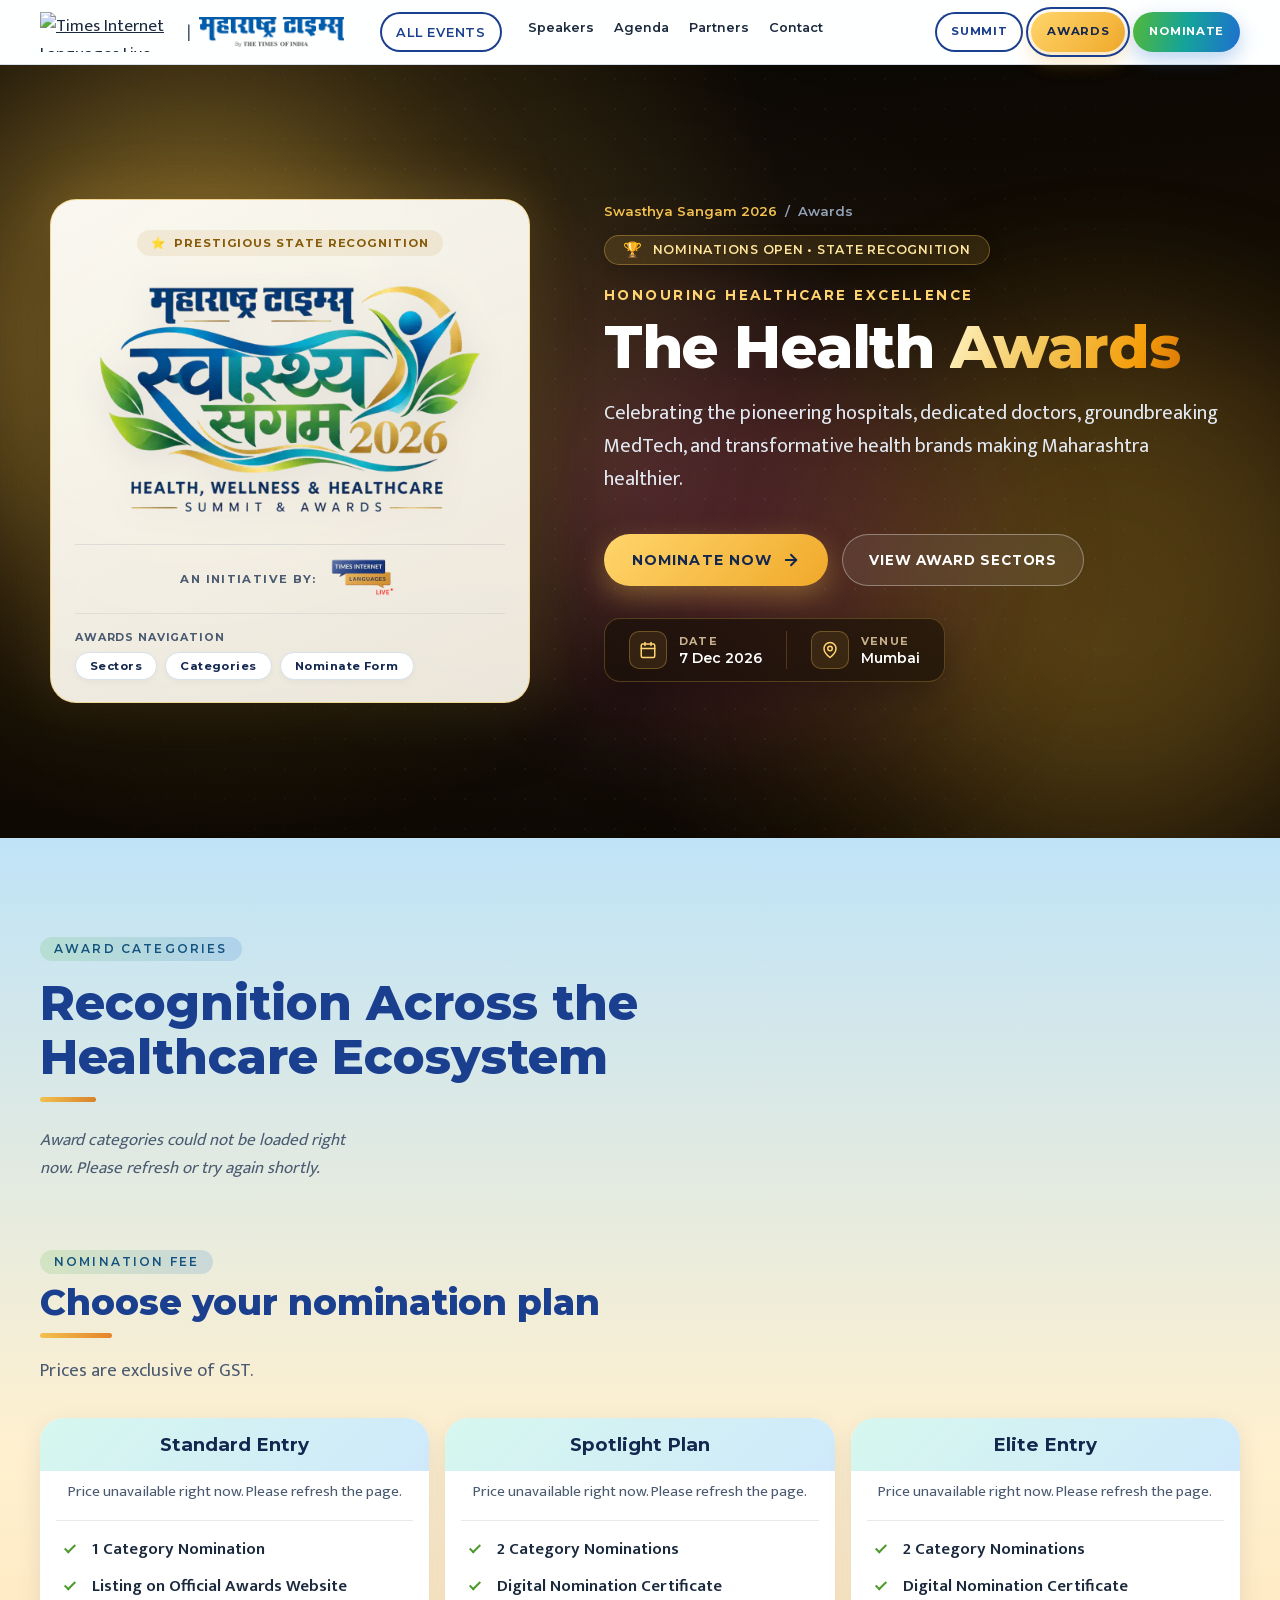
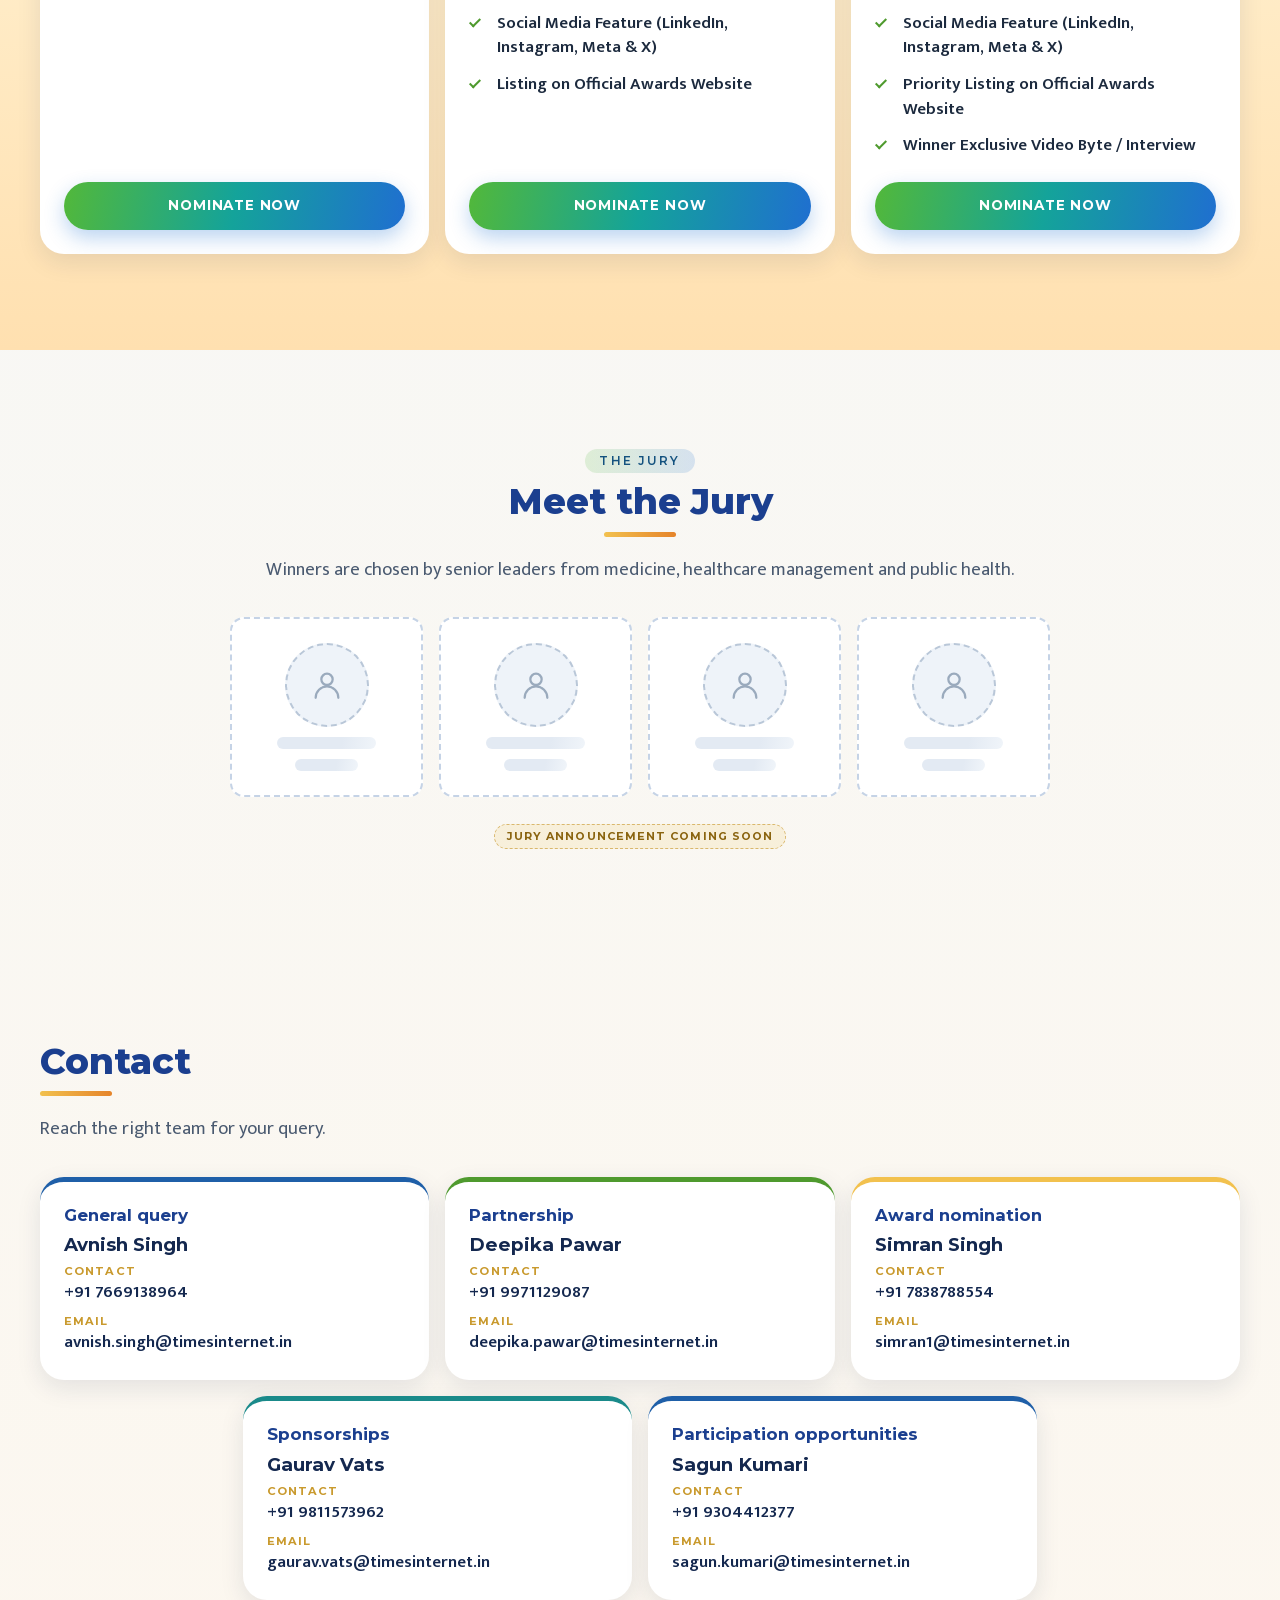
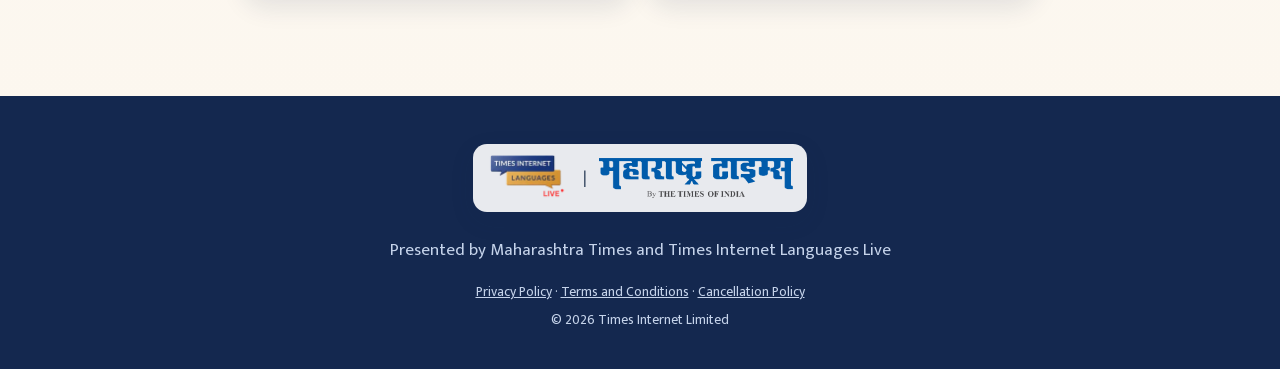
==== commit 3700efc1: "Swap navbar logo and add "An initiative by" credit to hero card - Navbar uses the Times Internet log" ====
--- a/awards.html
+++ b/awards.html
@@ -20,6 +20,7 @@
   <meta name="twitter:card" content="summary_large_image">
   <meta name="twitter:image" content="https://singhavi279.github.io/mh-health/assets/img/og-logo.jpg">
   <link rel="icon" href="assets/img/favicon.svg" type="image/svg+xml">
+  <link rel="preconnect" href="https://static.langimg.com" crossorigin>
   <link rel="preload" href="assets/fonts/montserrat-latin.woff2" as="font" type="font/woff2" crossorigin>
   <link rel="preload" href="assets/fonts/mukta-400-latin.woff2" as="font" type="font/woff2" crossorigin>
   <link rel="preload" as="image" href="assets/img/logo-event-480.webp" imagesrcset="assets/img/logo-event-480.webp 480w, assets/img/logo-event-800.webp 800w" imagesizes="(max-width: 768px) 280px, 380px" fetchpriority="high">
@@ -33,7 +34,7 @@
 <header class="topbar">
 <div class="container topbar-in">
 <a class="brand" href="index.html" aria-label="Maharashtra Times Swasthya Sangam 2026 home">
-<img src="assets/img/langlive-170.webp" alt="Times Internet Languages Live" width="170" height="106"/>
+<img src="https://static.langimg.com/photo/133317512.cms" alt="Times Internet Languages Live" width="4647" height="1341"/>
 <span class="brand-sep" aria-hidden="true">|</span>
 <img src="assets/img/maharashtra-times.png" alt="Maharashtra Times" width="597" height="123"/>
 </a>
@@ -92,6 +93,11 @@
 
 <div class="hero-crest-wrap">
 <img src="assets/img/logo-event-800.webp" srcset="assets/img/logo-event-480.webp 480w, assets/img/logo-event-800.webp 800w" sizes="(max-width: 768px) 280px, 380px" alt="Maharashtra Times Swasthya Sangam 2026: Health, Wellness &amp; Healthcare Summit &amp; Awards" width="800" height="476" class="hero-crest-img" decoding="async" fetchpriority="high"/>
+</div>
+
+<div class="hero-initiative">
+<span class="hero-initiative-label">An initiative by:</span>
+<img src="assets/img/langlive-170.webp" alt="Times Internet Languages Live" width="170" height="106"/>
 </div>
 
 <div class="hero-card-footer">
--- a/css/styles.css
+++ b/css/styles.css
@@ -1161,3 +1161,8 @@
 }
 .otp-note:empty,.form-note:empty{min-height:0}
 
+
+/* Hero card: "An initiative by" credit */
+.hero-initiative{display:flex;align-items:center;justify-content:center;gap:var(--sp-3);margin:0;padding:var(--sp-3) 0;border-top:1px solid rgba(20,40,79,.1)}
+.hero-initiative-label{font:700 .72rem var(--font-heading);letter-spacing:.12em;text-transform:uppercase;color:var(--c-ink-soft)}
+.hero-initiative img{height:44px;width:auto}
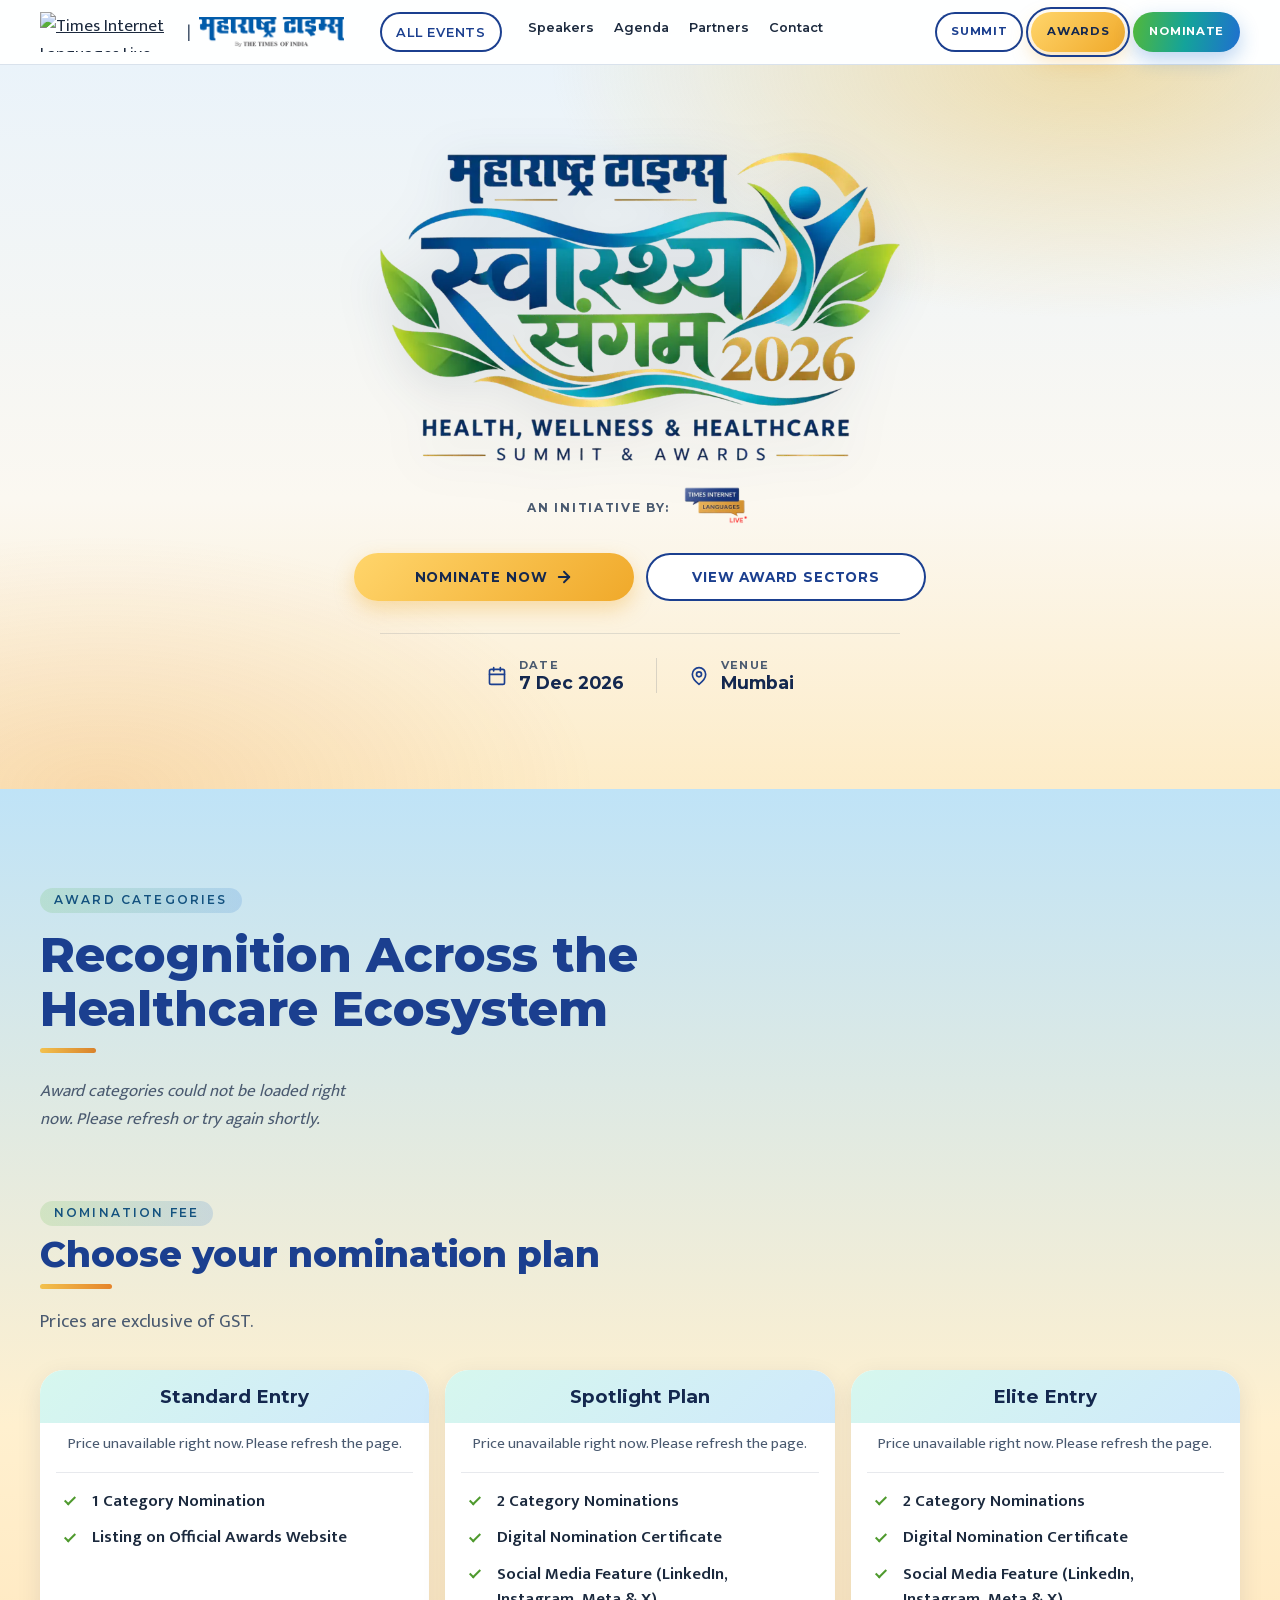
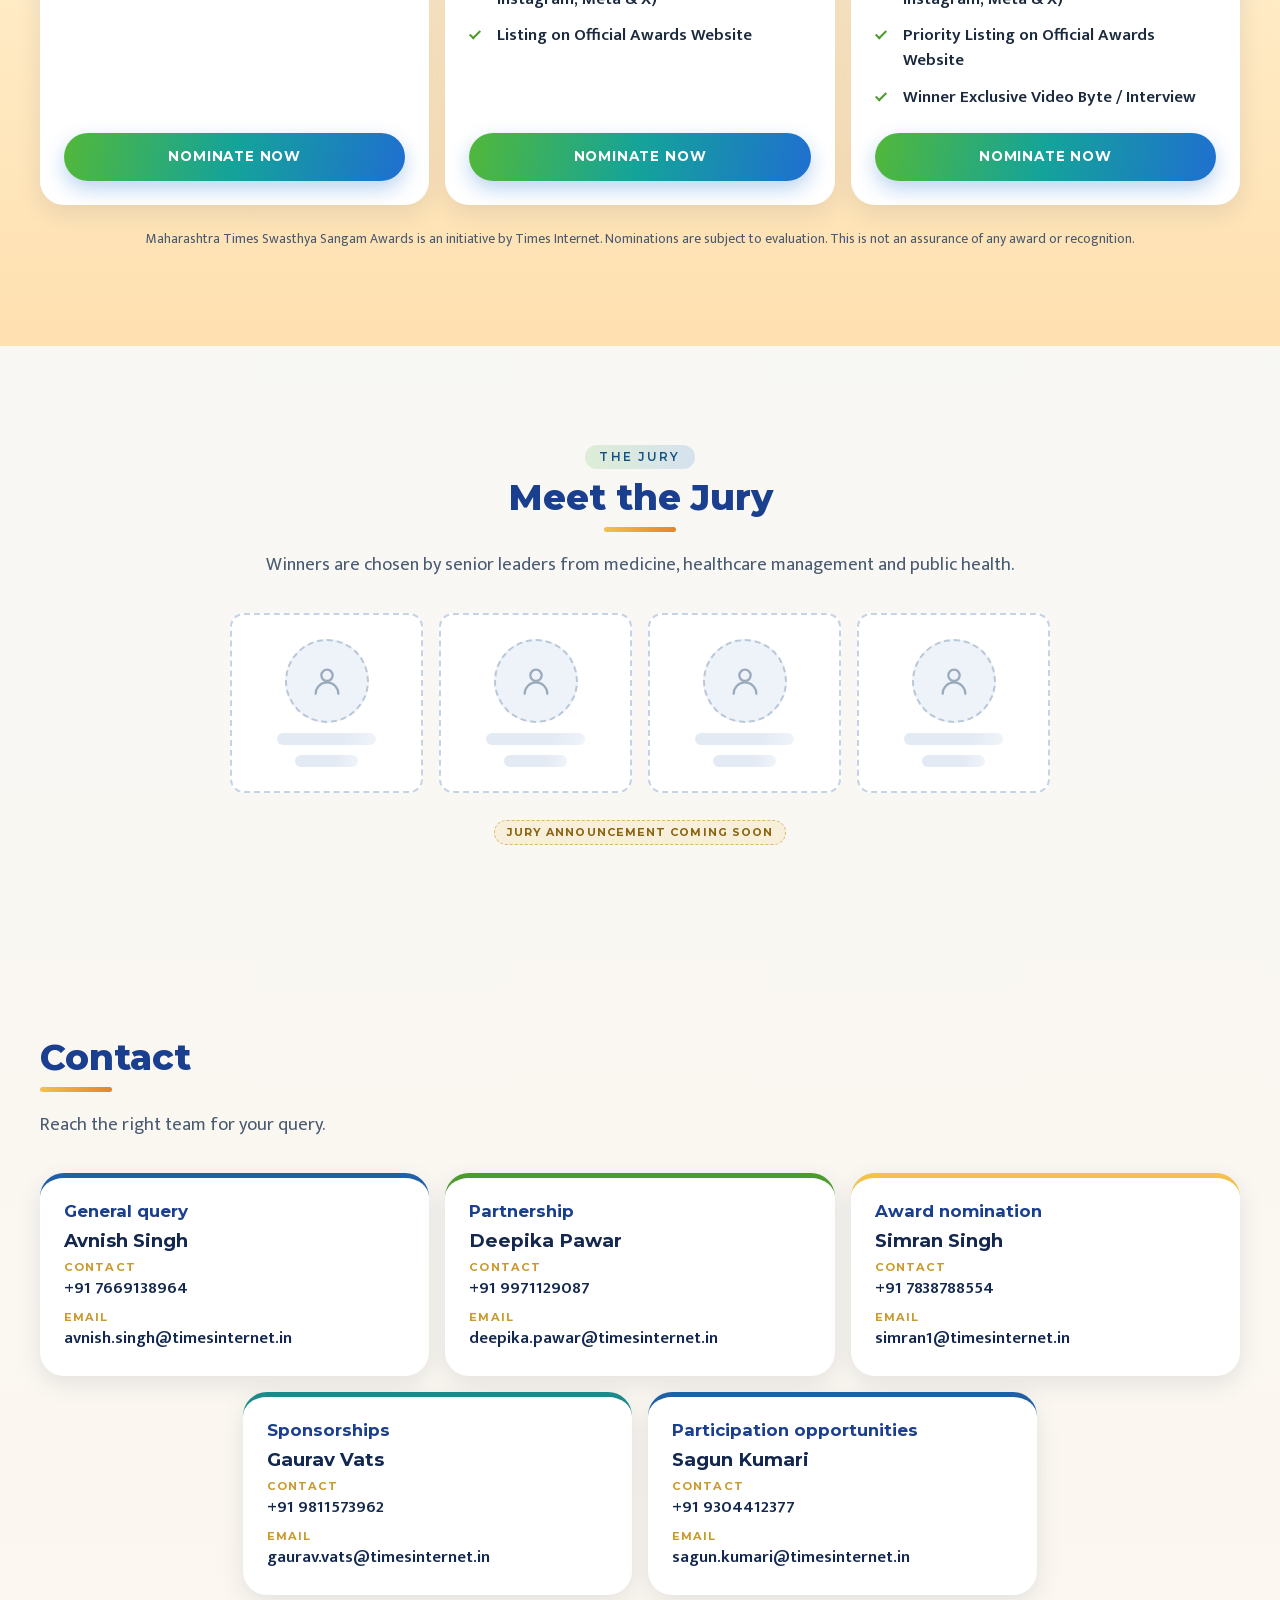
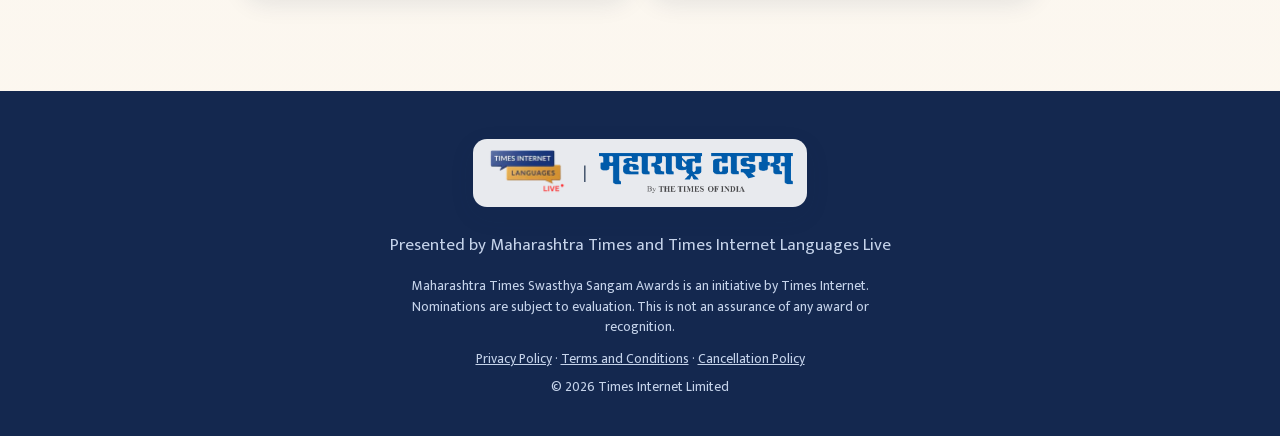
==== commit 1174088a: "Redesign Summit and Awards heroes as open, card-free layouts - Hero shows only the logo, "An initiat" ====
--- a/awards.html
+++ b/awards.html
@@ -23,7 +23,7 @@
   <link rel="preconnect" href="https://static.langimg.com" crossorigin>
   <link rel="preload" href="assets/fonts/montserrat-latin.woff2" as="font" type="font/woff2" crossorigin>
   <link rel="preload" href="assets/fonts/mukta-400-latin.woff2" as="font" type="font/woff2" crossorigin>
-  <link rel="preload" as="image" href="assets/img/logo-event-480.webp" imagesrcset="assets/img/logo-event-480.webp 480w, assets/img/logo-event-800.webp 800w" imagesizes="(max-width: 768px) 280px, 380px" fetchpriority="high">
+  <link rel="preload" as="image" href="assets/img/logo-event-480.webp" imagesrcset="assets/img/logo-event-480.webp 480w, assets/img/logo-event-800.webp 800w" imagesizes="(max-width: 640px) 80vw, 520px" fetchpriority="high">
   <link rel="preconnect" href="https://api.indiatimes.com" crossorigin>
   <link rel="stylesheet" href="css/styles.css">
 </head>
@@ -74,88 +74,22 @@
 
 <main id="main">
 
-<section class="page-hero hero-awards" aria-labelledby="page-title" data-hero>
-<div class="hero-atmosphere" aria-hidden="true">
-<div class="hero-ambient-glow glow-gold-1"></div>
-<div class="hero-ambient-glow glow-gold-2"></div>
-<div class="hero-ambient-glow glow-gold-3"></div>
-<div class="hero-pattern-mesh"></div>
-<div class="hero-spotlight" data-spotlight></div>
-</div>
-
-<div class="container page-hero-in">
-<div class="hero-col hero-visual">
-<div class="hero-showcase-card showcase-gold" data-tilt>
-<div class="card-badge-top badge-gold">
-<span class="badge-icon">⭐</span>
-<span>Prestigious State Recognition</span>
-</div>
-
-<div class="hero-crest-wrap">
-<img src="assets/img/logo-event-800.webp" srcset="assets/img/logo-event-480.webp 480w, assets/img/logo-event-800.webp 800w" sizes="(max-width: 768px) 280px, 380px" alt="Maharashtra Times Swasthya Sangam 2026: Health, Wellness &amp; Healthcare Summit &amp; Awards" width="800" height="476" class="hero-crest-img" decoding="async" fetchpriority="high"/>
-</div>
-
-<div class="hero-initiative">
-<span class="hero-initiative-label">An initiative by:</span>
+<section class="hero-lite hero-lite-awards" aria-labelledby="page-title">
+<div class="container hero-lite-in">
+<h1 id="page-title" class="sr-only">Maharashtra Times Swasthya Sangam 2026: The Health Awards</h1>
+<img class="hero-lite-logo" src="assets/img/logo-event-800.webp" srcset="assets/img/logo-event-480.webp 480w, assets/img/logo-event-800.webp 800w" sizes="(max-width: 640px) 80vw, 520px" alt="Maharashtra Times Swasthya Sangam 2026: Health, Wellness &amp; Healthcare Summit &amp; Awards" width="800" height="476" decoding="async" fetchpriority="high"/>
+<div class="hero-lite-credit">
+<span>An initiative by:</span>
 <img src="assets/img/langlive-170.webp" alt="Times Internet Languages Live" width="170" height="106"/>
 </div>
-
-<div class="hero-card-footer">
-<span class="card-footer-title">Awards Navigation</span>
-<div class="hero-mini-chips">
-<a href="#sectors" class="mini-chip">Sectors</a>
-<a href="#awards-h" class="mini-chip">Categories</a>
-<a href="#nominate" class="mini-chip">Nominate Form</a>
-</div>
-</div>
-</div>
-</div>
-
-<div class="hero-col hero-content">
-<p class="crumbs"><a href="index.html">Swasthya Sangam 2026</a> <span aria-hidden="true">/</span> Awards</p>
-
-<div class="hero-pill-badge hero-pill-gold">
-<span class="badge-icon-gold">🏆</span>
-<span class="badge-text">Nominations Open • State Recognition</span>
-</div>
-
-<div class="hero-titles">
-<p class="hero-pre-title pre-gold">Honouring Healthcare Excellence</p>
-<h1 id="page-title" class="hero-main-title">
-The Health <span class="gradient-text-gold">Awards</span>
-</h1>
-<p class="page-tagline">Celebrating the pioneering hospitals, dedicated doctors, groundbreaking MedTech, and transformative health brands making Maharashtra healthier.</p>
-</div>
-
-<div class="hero-cta">
-<a class="btn btn-gold btn-hero-primary" href="#nominate">
-<span>Nominate Now</span>
-<svg xmlns="http://www.w3.org/2000/svg" width="18" height="18" viewBox="0 0 24 24" fill="none" stroke="currentColor" stroke-width="2.5" stroke-linecap="round" stroke-linejoin="round" aria-hidden="true"><path d="M5 12h14"></path><path d="m12 5 7 7-7 7"></path></svg>
-</a>
-<a class="btn btn-ghost-light" href="#sectors">View Award Sectors</a>
-</div>
-
-<dl class="hero-facts-bar" aria-label="Date and venue">
-<div class="fact-item">
-<div class="fact-icon icon-gold">
-<svg xmlns="http://www.w3.org/2000/svg" width="18" height="18" viewBox="0 0 24 24" fill="none" stroke="currentColor" stroke-width="2" stroke-linecap="round" stroke-linejoin="round" aria-hidden="true"><rect width="18" height="18" x="3" y="4" rx="2" ry="2"></rect><line x1="16" x2="16" y1="2" y2="6"></line><line x1="8" x2="8" y1="2" y2="6"></line><line x1="3" x2="21" y1="10" y2="10"></line></svg>
-</div>
-<div class="fact-meta">
-<dt>Date</dt>
-<dd>7 Dec 2026</dd>
-</div>
-</div>
-<div class="fact-item">
-<div class="fact-icon icon-gold">
-<svg xmlns="http://www.w3.org/2000/svg" width="18" height="18" viewBox="0 0 24 24" fill="none" stroke="currentColor" stroke-width="2" stroke-linecap="round" stroke-linejoin="round" aria-hidden="true"><path d="M20 10c0 6-8 12-8 12s-8-6-8-12a8 8 0 0 1 16 0Z"></path><circle cx="12" cy="10" r="3"></circle></svg>
-</div>
-<div class="fact-meta">
-<dt>Venue</dt>
-<dd>Mumbai</dd>
-</div>
-</div>
+<div class="hero-lite-cta">
+<a class="btn btn-gold" href="#nominate">Nominate Now <svg xmlns="http://www.w3.org/2000/svg" width="18" height="18" viewBox="0 0 24 24" fill="none" stroke="currentColor" stroke-width="2.5" stroke-linecap="round" stroke-linejoin="round" aria-hidden="true"><path d="M5 12h14"/><path d="m12 5 7 7-7 7"/></svg></a>
+<a class="btn btn-ghost" href="#sectors">View Award Sectors</a>
+</div>
+<dl class="hero-lite-facts" aria-label="Date and venue">
+<div><svg xmlns="http://www.w3.org/2000/svg" width="20" height="20" viewBox="0 0 24 24" fill="none" stroke="currentColor" stroke-width="2" stroke-linecap="round" stroke-linejoin="round" aria-hidden="true"><rect width="18" height="18" x="3" y="4" rx="2" ry="2"/><line x1="16" x2="16" y1="2" y2="6"/><line x1="8" x2="8" y1="2" y2="6"/><line x1="3" x2="21" y1="10" y2="10"/></svg><span><dt>Date</dt><dd>7 Dec 2026</dd></span></div>
+<div><svg xmlns="http://www.w3.org/2000/svg" width="20" height="20" viewBox="0 0 24 24" fill="none" stroke="currentColor" stroke-width="2" stroke-linecap="round" stroke-linejoin="round" aria-hidden="true"><path d="M20 10c0 6-8 12-8 12s-8-6-8-12a8 8 0 0 1 16 0Z"/><circle cx="12" cy="10" r="3"/></svg><span><dt>Venue</dt><dd>Mumbai</dd></span></div>
 </dl>
-</div>
 </div>
 </section>
 
@@ -213,6 +147,7 @@
 <a class="btn btn-primary" href="#nominate" data-plan="elite">Nominate now</a>
 </article>
 </div>
+<p class="disclaimer">Maharashtra Times Swasthya Sangam Awards is an initiative by Times Internet. Nominations are subject to evaluation. This is not an assurance of any award or recognition.</p>
 </div>
 </div>
 </section>
@@ -401,6 +336,7 @@
 <img loading="lazy" src="assets/img/maharashtra-times.png" alt="Maharashtra Times" width="597" height="123"/>
 </div>
 <p>Presented by Maharashtra Times and Times Internet Languages Live</p>
+<p class="legal disclaimer">Maharashtra Times Swasthya Sangam Awards is an initiative by Times Internet. Nominations are subject to evaluation. This is not an assurance of any award or recognition.</p>
 <p class="legal">
 <a href="https://timeslanguages.in/privacypolicy" target="_blank" rel="noopener">Privacy Policy</a> · <a href="https://timeslanguages.in/termsandconditions" target="_blank" rel="noopener">Terms and Conditions</a> · <a href="https://timeslanguages.in/cancellationpolicy" target="_blank" rel="noopener">Cancellation Policy</a>
 </p>
--- a/css/styles.css
+++ b/css/styles.css
@@ -5,6 +5,9 @@
 @font-face{font-family:"Mukta";font-style:normal;font-weight:400;font-display:swap;src:url("../assets/fonts/mukta-400-latin.woff2") format("woff2");unicode-range:U+0000-00FF,U+0131,U+0152-0153,U+02BB-02BC,U+02C6,U+02DA,U+02DC,U+0304,U+0308,U+0329,U+2000-206F,U+20AC,U+2122,U+2191,U+2193,U+2212,U+2215,U+FEFF,U+FFFD}
 @font-face{font-family:"Mukta";font-style:normal;font-weight:600;font-display:swap;src:url("../assets/fonts/mukta-600-latin.woff2") format("woff2");unicode-range:U+0000-00FF,U+0131,U+0152-0153,U+02BB-02BC,U+02C6,U+02DA,U+02DC,U+0304,U+0308,U+0329,U+2000-206F,U+20AC,U+2122,U+2191,U+2193,U+2212,U+2215,U+FEFF,U+FFFD}
 @font-face{font-family:"Mukta";font-style:normal;font-weight:700;font-display:swap;src:url("../assets/fonts/mukta-700-latin.woff2") format("woff2");unicode-range:U+0000-00FF,U+0131,U+0152-0153,U+02BB-02BC,U+02C6,U+02DA,U+02DC,U+0304,U+0308,U+0329,U+2000-206F,U+20AC,U+2122,U+2191,U+2193,U+2212,U+2215,U+FEFF,U+FFFD}
+
+
+/* Self-hosted fonts (Latin subset): no third-party requests, swap so text paints immediately */
 
 
 
@@ -106,7 +109,6 @@
 .center .sec-head{margin-inline:auto}
 .lead{font-size:1.15rem;color:var(--c-ink-soft)}
 .eyebrow{font:600 .75rem/1.2 var(--font-heading);letter-spacing:var(--tracking-wide);text-transform:uppercase;color:var(--c-ink-soft);margin:0 0 var(--sp-2)}
-.gradient-text{background:var(--grad-brand);-webkit-background-clip:text;background-clip:text;color:transparent}
 .sub{font-size:1.05rem;text-transform:uppercase;letter-spacing:.08em;margin-top:var(--sp-5)}
 .tba{color:var(--c-ink-soft);font-style:italic}
 
@@ -276,7 +278,7 @@
 .section>.container{position:relative;z-index:1}
 #faq::after,#attend::after{content:"";position:absolute;right:-50px;bottom:-40px;width:240px;height:240px;background:url("../assets/img/ill-sprig.svg") center/contain no-repeat;opacity:.35;transform:scaleX(-1)}
 .eyebrow{display:inline-block;background:linear-gradient(90deg,rgba(82,184,58,.16),rgba(31,111,208,.16));color:#14527f;padding:5px 14px;border-radius:var(--radius-pill)}
-.dark .eyebrow,.page-hero .eyebrow{background:rgba(255,255,255,.14)}
+.dark .eyebrow{background:rgba(255,255,255,.14)}
 .sec-head h2{position:relative;padding-bottom:14px}
 .sec-head h2::after{content:"";position:absolute;left:0;bottom:0;width:72px;height:5px;border-radius:5px;background:linear-gradient(90deg,#f2c14e,#e5842a)}
 .center .sec-head h2::after{left:50%;transform:translateX(-50%)}
@@ -321,265 +323,14 @@
 input[readonly]{background:#f1f6f2}
 
 /* ── Modern Upgraded Hero (Summit & Awards) ────────────────────────── */
-.page-hero {
-  position: relative;
-  overflow: hidden;
-  color: #ffffff;
-  padding-block: clamp(56px, 7vw, 96px);
-  isolation: isolate;
-  display: flex;
-  align-items: center;
-  min-height: min(86vh, 800px);
-  box-sizing: border-box;
-}
-
-/* ─ Hero Summit Theme ─ */
-.hero-summit {
-  background-color: #060d1b;
-  background-image:
-    radial-gradient(circle 750px at 18% 28%, rgba(26, 138, 138, 0.28), transparent 70%),
-    radial-gradient(circle 650px at 85% 75%, rgba(31, 111, 208, 0.28), transparent 70%),
-    radial-gradient(circle 500px at 50% 45%, rgba(15, 76, 154, 0.20), transparent 65%),
-    linear-gradient(175deg, #040914 0%, #08152e 50%, #050d1c 100%);
-}
 
 /* ─ Hero Awards Theme ─ */
-.hero-awards {
-  background-color: #0d0904;
-  background-image:
-    radial-gradient(circle 800px at 18% 28%, rgba(242, 193, 78, 0.28), transparent 70%),
-    radial-gradient(circle 650px at 85% 75%, rgba(184, 137, 43, 0.22), transparent 70%),
-    radial-gradient(circle 500px at 50% 55%, rgba(214, 58, 122, 0.14), transparent 60%),
-    linear-gradient(175deg, #090602 0%, #170f05 50%, #0b0702 100%);
-}
 
 /* ─ Atmosphere Backdrop (Glows, Grid Mesh, Cursor Spotlight) ─ */
-.hero-atmosphere {
-  position: absolute;
-  inset: 0;
-  pointer-events: none;
-  z-index: 1;
-  overflow: hidden;
-}
-
-.hero-pattern-mesh {
-  position: absolute;
-  inset: 0;
-  background-image: radial-gradient(rgba(255, 255, 255, 0.08) 1.2px, transparent 1.2px);
-  background-size: 30px 30px;
-  opacity: 0.65;
-  mask-image: radial-gradient(circle at 50% 50%, black 40%, transparent 95%);
-  -webkit-mask-image: radial-gradient(circle at 50% 50%, black 40%, transparent 95%);
-}
-
-.hero-ambient-glow {
-  position: absolute;
-  border-radius: 50%;
-  filter: blur(80px);
-  pointer-events: none;
-  animation: heroGlowPulse 8s ease-in-out infinite alternate;
-}
-
-.glow-1 {
-  width: 480px;
-  height: 480px;
-  left: -50px;
-  top: 10%;
-  background: rgba(26, 138, 138, 0.25);
-}
-
-.glow-2 {
-  width: 500px;
-  height: 500px;
-  right: -80px;
-  bottom: 0%;
-  background: rgba(31, 95, 168, 0.28);
-  animation-delay: -3s;
-}
-
-.glow-3 {
-  width: 320px;
-  height: 320px;
-  right: 25%;
-  bottom: 20%;
-  background: rgba(242, 193, 78, 0.12);
-  animation-delay: -5s;
-}
-
-.glow-gold-1 {
-  width: 480px;
-  height: 480px;
-  left: -60px;
-  top: 5%;
-  background: rgba(242, 193, 78, 0.28);
-}
-
-.glow-gold-2 {
-  width: 500px;
-  height: 500px;
-  right: -80px;
-  bottom: 0%;
-  background: rgba(184, 137, 43, 0.24);
-  animation-delay: -3s;
-}
-
-.glow-gold-3 {
-  width: 350px;
-  height: 350px;
-  right: 25%;
-  bottom: 15%;
-  background: rgba(214, 58, 122, 0.15);
-  animation-delay: -5s;
-}
-
-.hero-spotlight {
-  position: absolute;
-  inset: 0;
-  pointer-events: none;
-  background: radial-gradient(600px circle at var(--mouse-x, 50%) var(--mouse-y, 50%), rgba(255, 255, 255, 0.05), transparent 70%);
-  transition: opacity 0.3s;
-}
 
 /* ─ Hero Layout Container ─ */
-.page-hero-in {
-  position: relative;
-  z-index: 2;
-  width: min(100% - 2 * var(--sp-4), var(--container));
-  margin-inline: auto;
-  display: grid;
-  grid-template-columns: 1fr;
-  gap: clamp(36px, 5vw, 64px);
-  align-items: center;
-}
-
-@media (min-width: 992px) {
-  .page-hero-in {
-    grid-template-columns: 0.88fr 1.12fr;
-  }
-}
-
-.hero-col {
-  min-width: 0;
-  width: 100%;
-  box-sizing: border-box;
-}
 
 /* ─ Left Column: Hero Content ─ */
-.hero-content {
-  display: flex;
-  flex-direction: column;
-  align-items: flex-start;
-  text-align: left;
-  min-width: 0;
-  width: 100%;
-  box-sizing: border-box;
-}
-
-.hero-pill-badge {
-  display: inline-flex;
-  align-items: center;
-  gap: 10px;
-  padding: 6px 18px;
-  border-radius: var(--radius-pill);
-  background: rgba(255, 255, 255, 0.09);
-  border: 1px solid rgba(255, 255, 255, 0.18);
-  backdrop-filter: blur(12px);
-  -webkit-backdrop-filter: blur(12px);
-  font: 600 0.78rem var(--font-heading);
-  letter-spacing: 0.06em;
-  text-transform: uppercase;
-  color: #e2e8f0;
-  margin-bottom: 22px;
-  box-shadow: 0 4px 16px rgba(0, 0, 0, 0.2);
-  max-width: 100%;
-  white-space: normal;
-}
-
-.hero-pill-badge .badge-text {
-  line-height: 1.3;
-}
-
-.hero-pill-gold {
-  background: rgba(242, 193, 78, 0.12);
-  border-color: rgba(242, 193, 78, 0.35);
-  color: #ffe69c;
-}
-
-.status-pulse-dot {
-  width: 8px;
-  height: 8px;
-  border-radius: 50%;
-  background: #22c55e;
-  box-shadow: 0 0 0 0 rgba(34, 197, 94, 0.7);
-  animation: pulseDot 2s infinite;
-}
-
-.badge-icon-gold {
-  font-size: 0.95rem;
-  line-height: 1;
-}
-
-.crumbs {
-  font: 600 0.82rem var(--font-heading);
-  color: #94a3b8;
-  margin: 0 0 16px;
-  display: flex;
-  align-items: center;
-  gap: 8px;
-}
-
-.crumbs a {
-  color: #f2c14e;
-  text-decoration: none;
-  transition: opacity 0.2s;
-}
-
-.crumbs a:hover {
-  text-decoration: underline;
-}
-
-.hero-pre-title {
-  font: 700 0.85rem var(--font-heading);
-  letter-spacing: 0.18em;
-  text-transform: uppercase;
-  color: var(--c-gold-300);
-  margin: 0 0 12px;
-}
-
-.pre-gold {
-  color: #ffd470;
-}
-
-.hero-main-title {
-  font: 800 clamp(2.3rem, 4.6vw, 3.8rem)/1.1 var(--font-heading);
-  letter-spacing: -0.02em;
-  color: #ffffff;
-  margin: 0 0 18px;
-  text-wrap: balance;
-}
-
-.hero-main-title .gradient-text {
-  display: inline-block;
-  background: linear-gradient(110deg, #4ade80 0%, #2dd4bf 35%, #38bdf8 70%, #facc15 100%);
-  -webkit-background-clip: text;
-  background-clip: text;
-  color: transparent;
-}
-
-.gradient-text-gold {
-  display: inline-block;
-  background: linear-gradient(110deg, #fff3c4 0%, #f2c14e 45%, #f59e0b 80%, #d97706 100%);
-  -webkit-background-clip: text;
-  background-clip: text;
-  color: transparent;
-}
-
-.page-tagline {
-  font: 400 clamp(1.05rem, 1.8vw, 1.25rem)/1.65 var(--font-body);
-  color: #e2e8f0;
-  max-width: 52ch;
-  margin: 0 0 28px;
-}
 
 /* ─ Hero Action CTAs ─ */
 .hero-cta {
@@ -588,25 +339,6 @@
   gap: 14px;
   margin-top: 10px;
   align-items: center;
-}
-
-.btn-hero-primary {
-  min-height: 52px;
-  padding: 14px 28px;
-  font-size: 0.88rem;
-  font-weight: 700;
-  letter-spacing: 0.08em;
-  border-radius: var(--radius-pill);
-  box-shadow: 0 10px 28px rgba(242, 193, 78, 0.35);
-  transition: transform 0.2s cubic-bezier(0.16, 1, 0.3, 1), box-shadow 0.2s;
-  display: inline-flex;
-  align-items: center;
-  gap: 10px;
-}
-
-.btn-hero-primary:hover {
-  transform: translateY(-3px) scale(1.02);
-  box-shadow: 0 14px 34px rgba(242, 193, 78, 0.45);
 }
 
 .btn-ghost-light {
@@ -637,262 +369,19 @@
 }
 
 /* ─ Hero Facts Bar (Date & Venue) ─ */
-.hero-facts-bar {
-  display: inline-flex;
-  align-items: center;
-  gap: 0;
-  margin-top: 32px;
-  padding: 12px 24px;
-  max-width: 100%;
-  box-sizing: border-box;
-  background: rgba(10, 20, 42, 0.65);
-  border: 1px solid rgba(255, 255, 255, 0.14);
-  border-radius: 16px;
-  backdrop-filter: blur(16px);
-  -webkit-backdrop-filter: blur(16px);
-  box-shadow: 0 14px 34px rgba(0, 0, 0, 0.28);
-}
-
-.hero-awards .hero-facts-bar {
-  background: rgba(24, 16, 7, 0.65);
-  border-color: rgba(242, 193, 78, 0.25);
-}
-
-.fact-item {
-  display: flex;
-  align-items: center;
-  gap: 12px;
-}
-
-.fact-item + .fact-item {
-  margin-left: 24px;
-  padding-left: 24px;
-  border-left: 1px solid rgba(255, 255, 255, 0.14);
-}
-
-.hero-awards .fact-item + .fact-item {
-  border-left-color: rgba(242, 193, 78, 0.22);
-}
-
-.fact-icon {
-  width: 38px;
-  height: 38px;
-  border-radius: 10px;
-  background: rgba(255, 255, 255, 0.08);
-  border: 1px solid rgba(255, 255, 255, 0.14);
-  display: grid;
-  place-items: center;
-  color: var(--c-gold-300);
-  flex-shrink: 0;
-}
-
-.fact-icon.icon-gold {
-  color: #ffd470;
-  border-color: rgba(242, 193, 78, 0.3);
-  background: rgba(242, 193, 78, 0.1);
-}
-
-.fact-meta dt {
-  font: 700 0.68rem var(--font-heading);
-  text-transform: uppercase;
-  letter-spacing: 0.12em;
-  color: #94a3b8;
-  margin: 0 0 2px;
-}
-
-.hero-awards .fact-meta dt {
-  color: #c9b18f;
-}
-
-.fact-meta dd {
-  font: 600 0.88rem/1.25 var(--font-heading);
-  color: #ffffff;
-  margin: 0;
-}
 
 /* ─ Right Column: Visual Showcase Card ─ */
-.hero-visual {
-  display: flex;
-  justify-content: center;
-  align-items: center;
-  perspective: 1000px;
-}
-
-.hero-showcase-card {
-  position: relative;
-  width: 100%;
-  max-width: 480px;
-  border-radius: 26px;
-  padding: 28px 24px 22px;
-  text-align: center;
-  background: linear-gradient(155deg, rgba(255, 255, 255, 0.96) 0%, rgba(246, 249, 255, 0.92) 100%);
-  border: 1px solid rgba(255, 255, 255, 0.7);
-  box-shadow: 0 24px 60px rgba(0, 0, 0, 0.4), 0 0 50px rgba(31, 111, 208, 0.22);
-  backdrop-filter: blur(16px);
-  -webkit-backdrop-filter: blur(16px);
-  transform-style: preserve-3d;
-  transition: transform 0.25s ease-out, box-shadow 0.25s ease-out;
-  box-sizing: border-box;
-}
-
-.showcase-gold {
-  background: linear-gradient(155deg, rgba(255, 254, 248, 0.96) 0%, rgba(253, 248, 236, 0.92) 100%);
-  border-color: rgba(242, 193, 78, 0.55);
-  box-shadow: 0 24px 60px rgba(0, 0, 0, 0.45), 0 0 55px rgba(242, 193, 78, 0.25);
-}
-
-.card-badge-top {
-  display: inline-flex;
-  align-items: center;
-  gap: 8px;
-  padding: 6px 14px;
-  border-radius: var(--radius-pill);
-  background: rgba(20, 40, 79, 0.06);
-  font: 700 0.72rem var(--font-heading);
-  letter-spacing: 0.08em;
-  text-transform: uppercase;
-  color: var(--c-navy-900);
-  margin-bottom: 18px;
-}
-
-.card-badge-top.badge-gold {
-  background: rgba(184, 137, 43, 0.12);
-  color: #855b0a;
-}
-
-.hero-crest-wrap {
-  position: relative;
-  display: flex;
-  justify-content: center;
-  align-items: center;
-  padding: 12px 10px;
-  margin-bottom: 20px;
-}
-
-.hero-crest-img {
-  width: 100%;
-  max-width: 380px;
-  height: auto;
-  max-height: 250px;
-  object-fit: contain;
-  filter: drop-shadow(0 6px 16px rgba(20, 40, 79, 0.1));
-  display: block;
-  margin-inline: auto;
-}
-
-.hero-card-footer {
-  border-top: 1px solid rgba(20, 40, 79, 0.08);
-  padding-top: 16px;
-  text-align: left;
-}
-
-.card-footer-title {
-  display: block;
-  font: 700 0.68rem var(--font-heading);
-  text-transform: uppercase;
-  letter-spacing: 0.08em;
-  color: var(--c-ink-soft);
-  margin-bottom: 8px;
-}
-
-.hero-mini-chips {
-  display: flex;
-  flex-wrap: wrap;
-  gap: 8px;
-}
-
-.mini-chip {
-  padding: 6px 14px;
-  border-radius: var(--radius-pill);
-  background: #ffffff;
-  border: 1px solid #d9e2ec;
-  font: 700 0.72rem var(--font-heading);
-  letter-spacing: 0.04em;
-  color: var(--c-navy-900);
-  text-decoration: none;
-  transition: all 0.2s cubic-bezier(0.16, 1, 0.3, 1);
-  box-shadow: 0 2px 6px rgba(0, 0, 0, 0.04);
-}
-
-.mini-chip:hover {
-  background: var(--c-navy-900);
-  color: #ffffff;
-  border-color: var(--c-navy-900);
-  transform: translateY(-2px);
-  box-shadow: 0 6px 16px rgba(20, 40, 79, 0.18);
-}
-
-.showcase-gold .mini-chip:hover {
-  background: #b8841f;
-  border-color: #b8841f;
-  color: #ffffff;
-}
 
 /* ─ Keyframe Animations ─ */
-@keyframes pulseDot {
-  0% { transform: scale(0.95); box-shadow: 0 0 0 0 rgba(34, 197, 94, 0.7); }
-  70% { transform: scale(1); box-shadow: 0 0 0 8px rgba(34, 197, 94, 0); }
-  100% { transform: scale(0.95); box-shadow: 0 0 0 0 rgba(34, 197, 94, 0); }
-}
-
-@keyframes heroGlowPulse {
-  0% { transform: translate(0, 0) scale(1); opacity: 0.55; }
-  50% { transform: translate(30px, -20px) scale(1.12); opacity: 0.8; }
-  100% { transform: translate(-20px, 15px) scale(0.95); opacity: 0.55; }
-}
 
 /* Responsive adjustments */
 @media (max-width: 768px) {
-  .page-hero {
-    min-height: auto;
-    padding-block: 36px 48px;
-  }
-  .hero-pill-badge {
-    font-size: 0.72rem;
-    padding: 5px 12px;
-    margin-bottom: 16px;
-    max-width: 100%;
-    white-space: normal;
-  }
-  .hero-main-title {
-    font-size: clamp(1.85rem, 7.5vw, 2.5rem);
-    line-height: 1.15;
-    word-break: break-word;
-    text-wrap: wrap;
-  }
-  .page-tagline {
-    font-size: 1rem;
-    margin-bottom: 22px;
-  }
   .hero-cta {
     width: 100%;
     gap: 10px;
   }
   .hero-cta .btn {
     flex: 1 1 100%;
-  }
-  .hero-facts-bar {
-    margin-top: 24px;
-    padding: 10px 18px;
-  }
-  .fact-item + .fact-item {
-    margin-left: 18px;
-    padding-left: 18px;
-  }
-  .fact-icon {
-    width: 32px;
-    height: 32px;
-  }
-  .fact-meta dd {
-    font-size: 0.8rem;
-  }
-  .hero-showcase-card {
-    max-width: 100%;
-    padding: 22px 16px 16px;
-    border-radius: 20px;
-  }
-  .hero-crest-img {
-    max-width: 280px;
   }
 }
 
@@ -917,32 +406,6 @@
   .menu summary {
     width: 36px;
     height: 36px;
-  }
-  .hero-main-title {
-    font-size: clamp(1.6rem, 6.5vw, 2rem);
-  }
-  .hero-pill-badge {
-    padding: 5px 12px;
-    font-size: 0.68rem;
-  }
-  .hero-facts-bar {
-    display: flex;
-    width: 100%;
-    justify-content: space-around;
-    padding: 10px 14px;
-  }
-  .fact-item + .fact-item {
-    margin-left: 12px;
-    padding-left: 12px;
-  }
-  .fact-item {
-    gap: 8px;
-  }
-  .fact-meta dt {
-    font-size: 0.62rem;
-  }
-  .fact-meta dd {
-    font-size: 0.76rem;
   }
 }
 
@@ -1163,6 +626,28 @@
 
 
 /* Hero card: "An initiative by" credit */
-.hero-initiative{display:flex;align-items:center;justify-content:center;gap:var(--sp-3);margin:0;padding:var(--sp-3) 0;border-top:1px solid rgba(20,40,79,.1)}
-.hero-initiative-label{font:700 .72rem var(--font-heading);letter-spacing:.12em;text-transform:uppercase;color:var(--c-ink-soft)}
-.hero-initiative img{height:44px;width:auto}
+
+/* Awards disclaimer */
+.disclaimer{margin:var(--sp-5) 0 0;font-size:.85rem;line-height:1.5;color:var(--c-ink-soft);text-align:center}
+.footer .disclaimer{margin:0 auto 10px;max-width:60ch;color:#c5d3ea}
+
+/* Summit hero: open, card-free layout on a light brand backdrop (logo, credit, CTAs, date, venue) */
+.hero-lite{position:relative;overflow:hidden;background:radial-gradient(ellipse 60% 50% at 85% 0,rgba(242,193,78,.35),transparent 70%),radial-gradient(ellipse 55% 50% at 8% 100%,rgba(82,184,58,.2),transparent 70%),linear-gradient(180deg,#e6f2fb 0%,#f8fbfd 60%,#fdf3de 100%);padding:clamp(40px,7vw,88px) 0 clamp(48px,8vw,96px)}
+.hero-lite-in{display:flex;flex-direction:column;align-items:center;text-align:center;gap:var(--sp-5)}
+.hero-lite-logo{width:min(80vw,520px);height:auto;filter:drop-shadow(0 10px 24px rgba(20,40,79,.14))}
+.hero-lite-credit{display:flex;align-items:center;gap:var(--sp-3);color:var(--c-ink-soft)}
+.hero-lite-credit span{font:700 .75rem var(--font-heading);letter-spacing:.14em;text-transform:uppercase}
+.hero-lite-credit img{height:44px;width:auto}
+.hero-lite-cta{display:flex;flex-wrap:wrap;justify-content:center;gap:var(--sp-3);width:100%}
+.hero-lite-cta .btn{flex:1 1 220px;max-width:280px}
+.hero-lite-cta .btn-ghost{background:#fff}
+.hero-lite-facts{display:flex;flex-wrap:wrap;justify-content:center;gap:var(--sp-4) var(--sp-6);margin:var(--sp-2) 0 0;padding-top:var(--sp-5);border-top:1px solid rgba(20,40,79,.12);width:min(100%,520px)}
+.hero-lite-facts>div{display:flex;align-items:center;gap:var(--sp-3);text-align:left;color:var(--c-navy-700)}
+.hero-lite-facts>div+div{padding-left:var(--sp-6);border-left:1px solid rgba(20,40,79,.15)}
+.hero-lite-facts span{display:grid}
+.hero-lite-facts dt{font:700 .7rem var(--font-heading);letter-spacing:.12em;text-transform:uppercase;color:var(--c-ink-soft)}
+.hero-lite-facts dd{margin:0;font:700 1.1rem var(--font-heading);color:var(--c-navy-900)}
+@media (max-width:519px){.hero-lite-in{gap:var(--sp-4)}.hero-lite-cta .btn{max-width:none}.hero-lite-facts>div+div{padding-left:var(--sp-4)}.hero-lite-facts{gap:var(--sp-3) var(--sp-4)}}
+.hero-lite-awards{background:radial-gradient(ellipse 60% 50% at 85% 0,rgba(242,193,78,.45),transparent 70%),radial-gradient(ellipse 55% 50% at 8% 100%,rgba(229,132,42,.18),transparent 70%),linear-gradient(180deg,#eaf3fa 0%,#fbf8f1 60%,#fdecc8 100%)}
+.nom-form .field{align-content:start}
+.field .msel-opt{font:600 .92rem/1.35 var(--font-body);letter-spacing:0}
